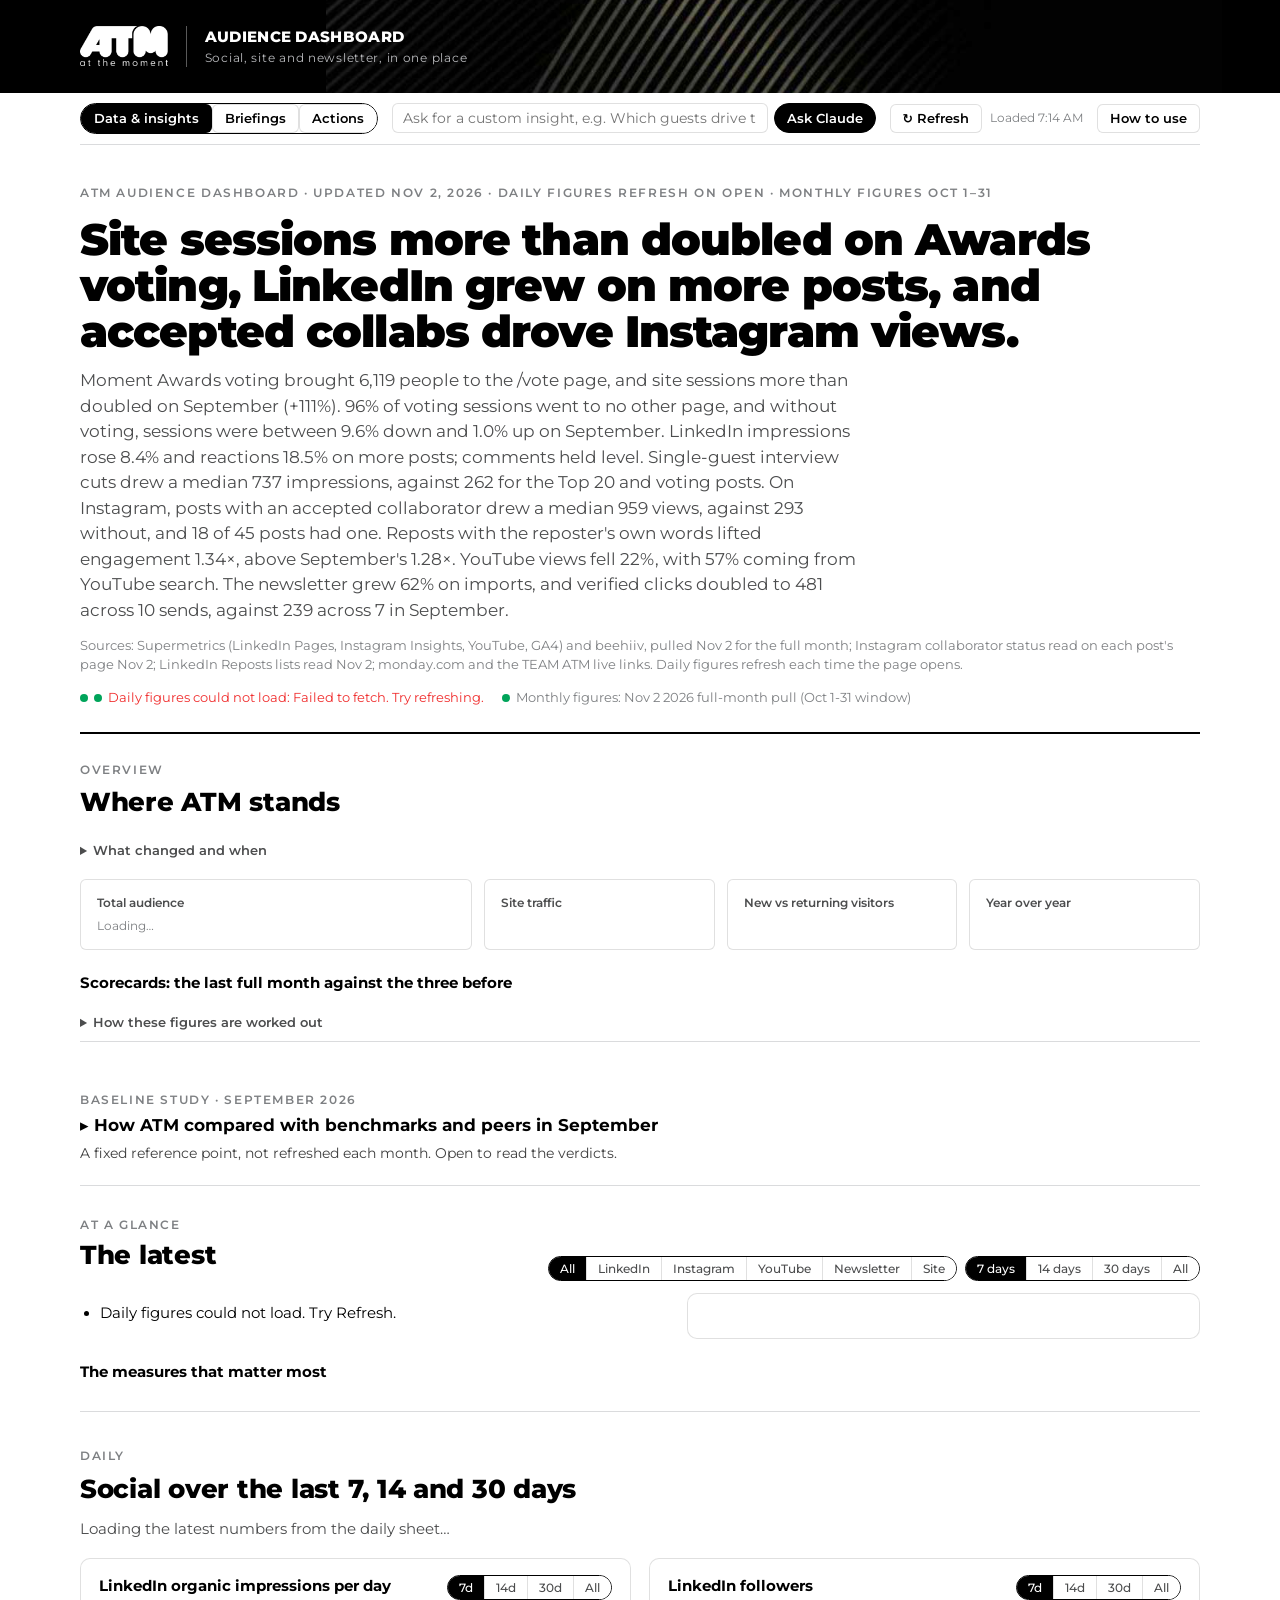
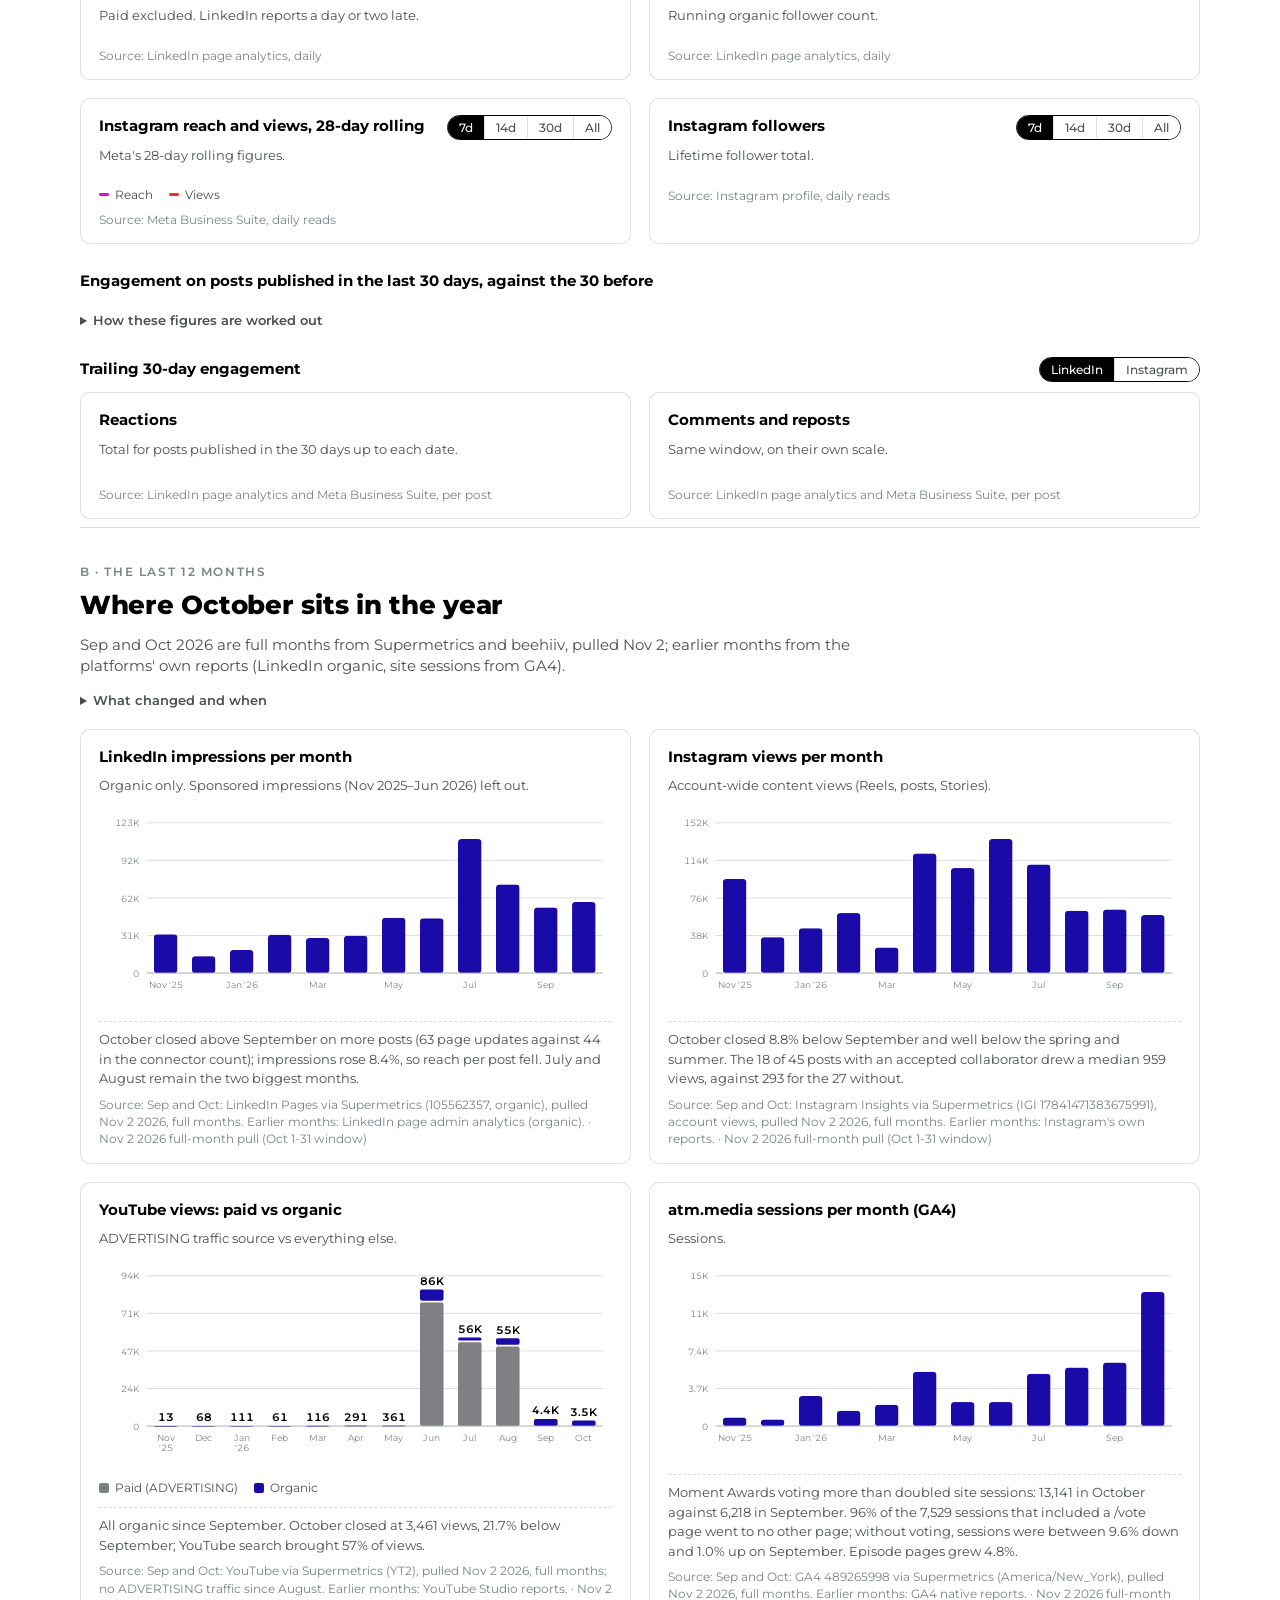
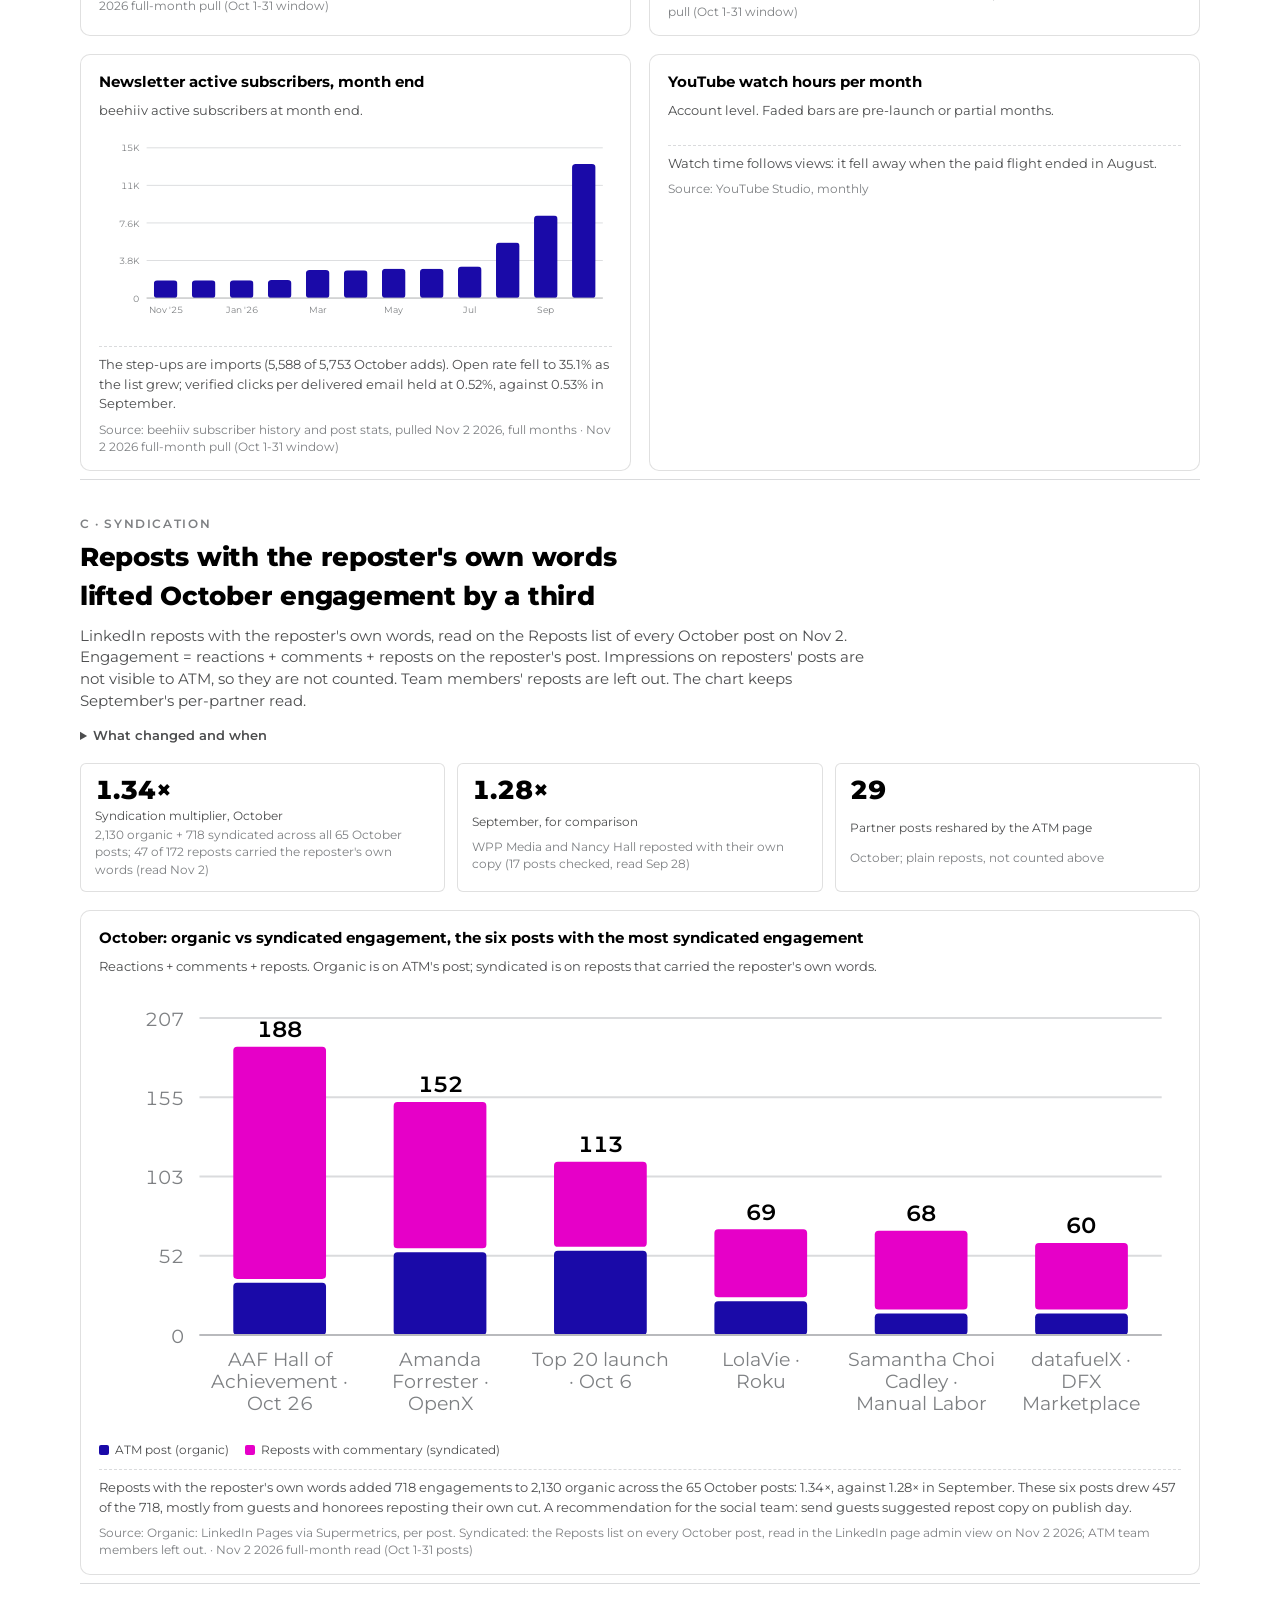
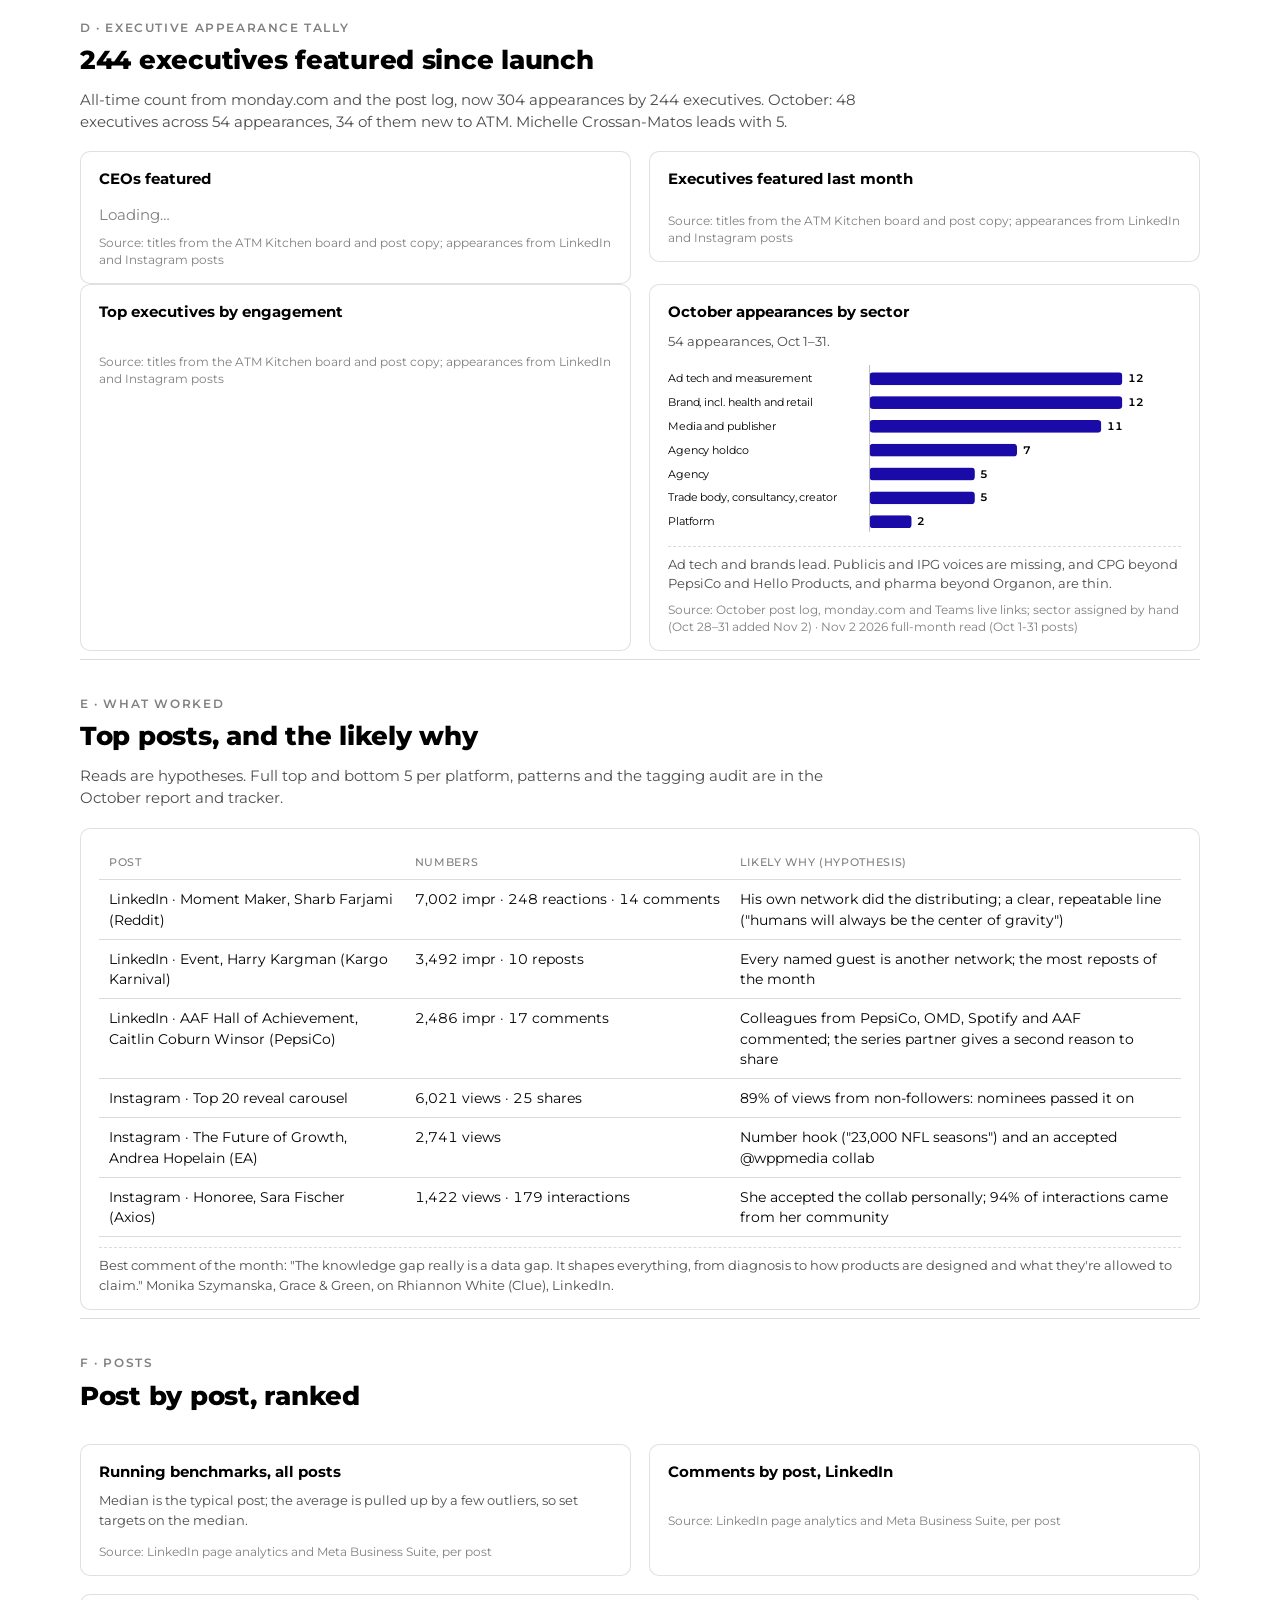
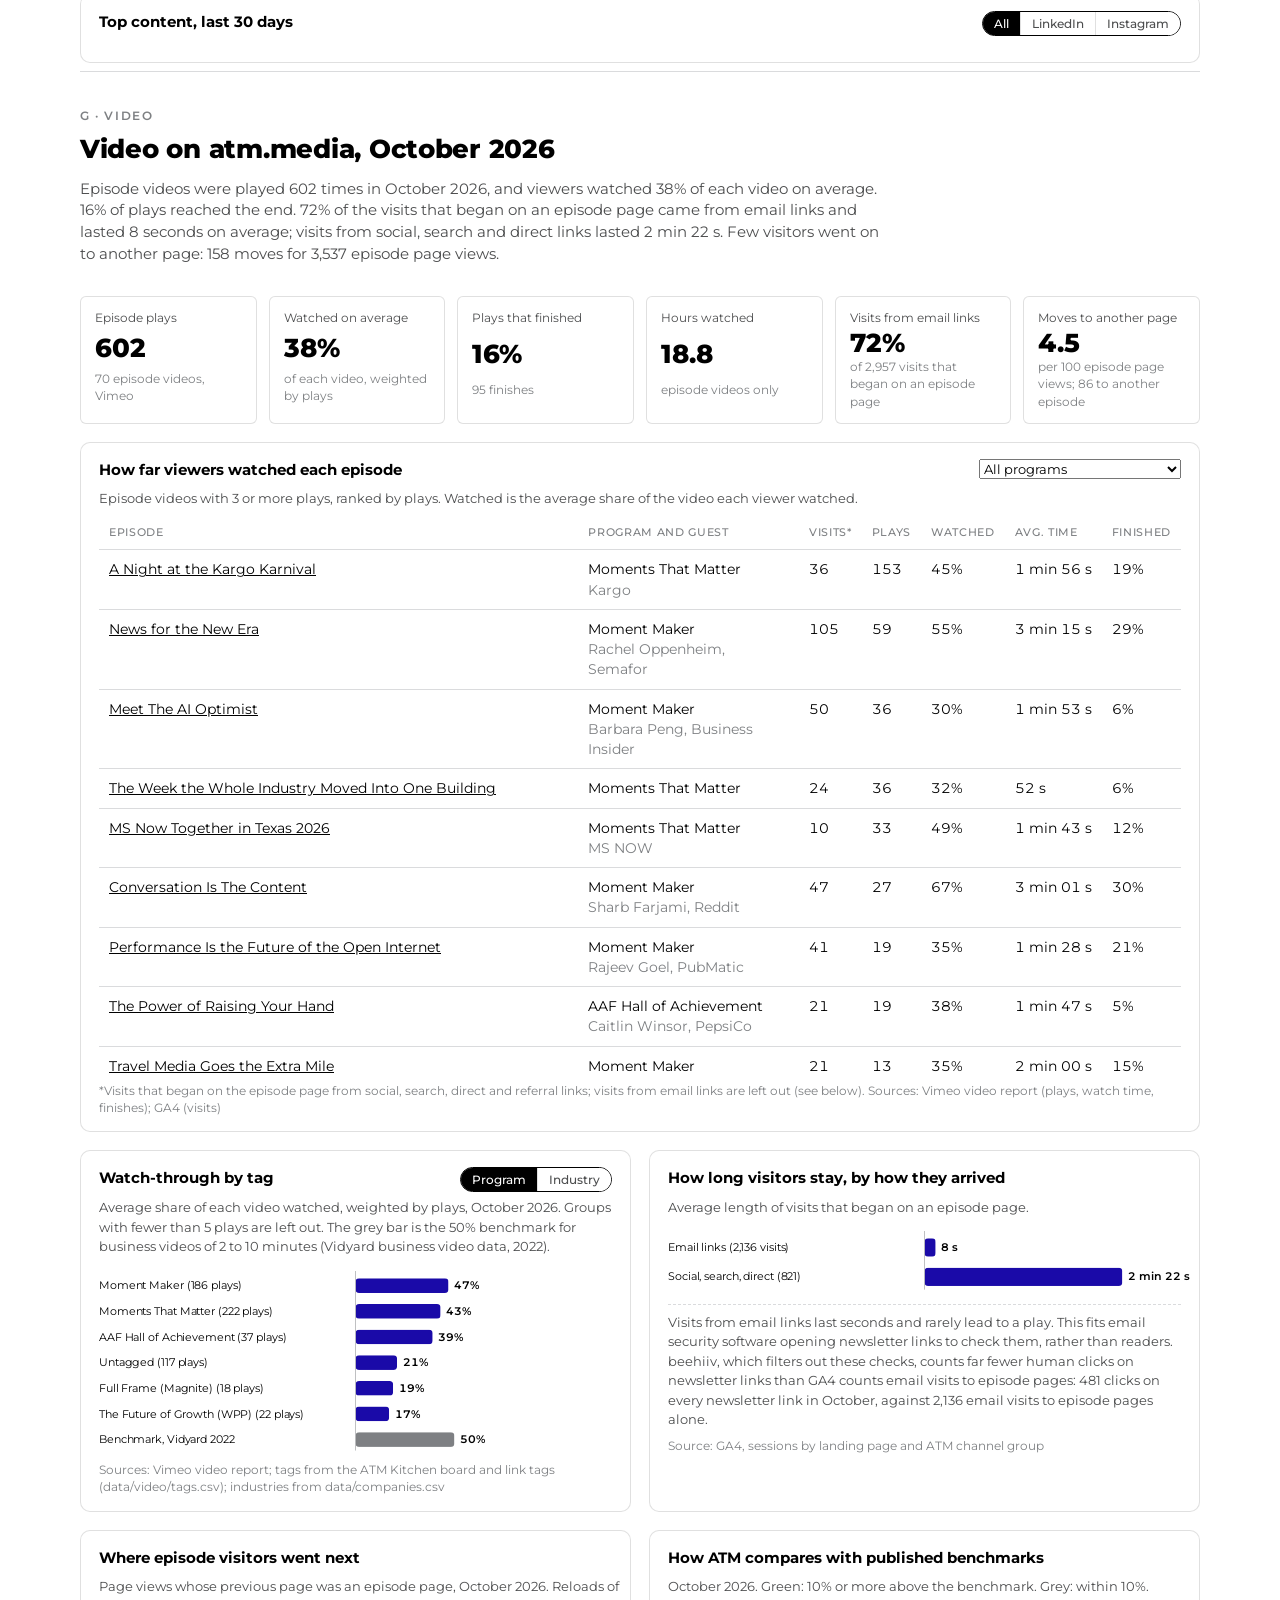
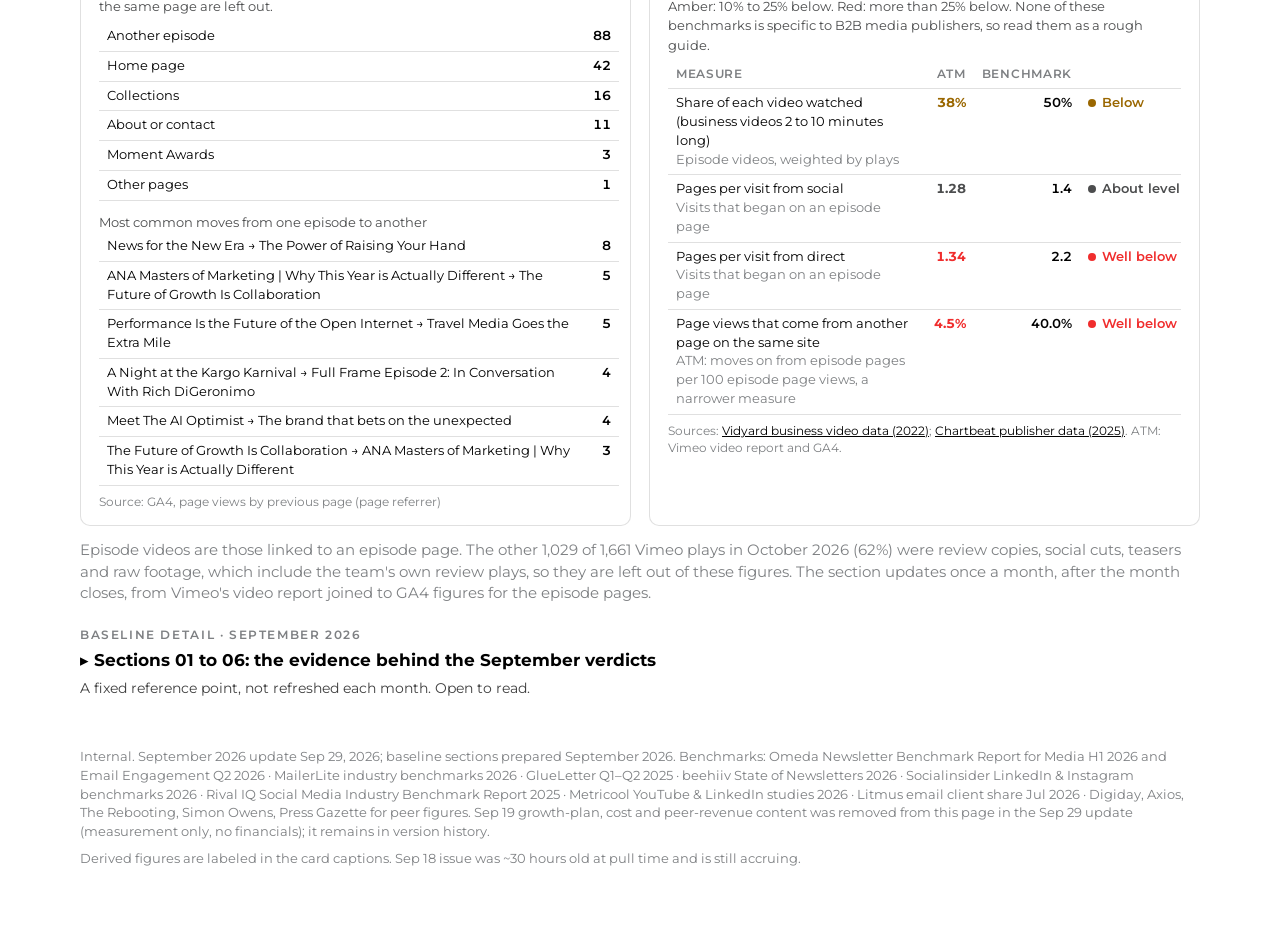
==== index.html @ ca15e1f2 "Briefings: series and programs compared side by side Co-Authored-By: Claude Opus 5.5 <noreply@anthro" ====
<!DOCTYPE html>
<html><head><meta charset="utf-8"/><meta content="width=device-width,initial-scale=1,viewport-fit=cover" name="viewport"/><style>:root{color-scheme:light;box-sizing:border-box;padding-top:env(safe-area-inset-top,0px);padding-bottom:env(safe-area-inset-bottom,0px)}html{scroll-padding-top:env(safe-area-inset-top,0px)}body{margin:0;padding:0;font:14px -apple-system,BlinkMacSystemFont,sans-serif;background:#faf9f5;color:#141413}img{max-width:100%}[hidden]:not([hidden=until-found i]){display:none!important}.card .src{color:var(--muted);font-size:11.5px;margin-top:2px}
.card .head{display:flex;justify-content:space-between;align-items:flex-start;gap:8px 12px;flex-wrap:wrap}
.seg{display:inline-flex;border:1px solid var(--ring);border-radius:999px;overflow:hidden;flex:none}
.seg button{font:500 12px "Montserrat",system-ui,sans-serif;padding:4px 11px;border:0;background:var(--surface);color:var(--ink2);cursor:pointer}
.seg button+button{border-left:1px solid var(--ring)}
.seg button[aria-pressed="true"]{background:var(--ink);color:var(--plane)}
.seg button:focus-visible{outline:2px solid var(--s1);outline-offset:-2px}
.ctrl{display:flex;flex-wrap:wrap;gap:8px 10px;align-items:center;margin:6px 0 10px}
.ctrl input,.ctrl select{font:13px "Montserrat",system-ui,sans-serif;padding:5px 8px;border:1px solid var(--ring);border-radius:4px;background:var(--surface);color:var(--ink);max-width:100%}
.ctrl input{flex:1 1 220px}
.tblwrap.tall{max-height:560px;overflow:auto}
.tblwrap.tall th{position:sticky;top:0;background:var(--surface);z-index:1}
th.sortable{cursor:pointer;white-space:nowrap}
td.beat{color:var(--goodtext);font-weight:600}
.dim{color:var(--muted)}
.findings{margin:6px 0 0;padding-left:20px;display:grid;gap:12px;font-size:14px}
.findings b{display:block;margin-bottom:2px}
.notes{margin:6px 0 0;padding-left:18px;display:grid;gap:6px;font-size:13.5px;color:var(--ink2)}
table.posts td{white-space:nowrap}
table.posts td.post{white-space:normal;min-width:260px;max-width:440px}
.toolbar{position:sticky;top:0;z-index:5;display:flex;flex-wrap:wrap;align-items:center;gap:10px 14px;padding:10px 0;background:var(--plane);border-bottom:1px solid var(--grid)}
.toolbar .ask{display:flex;flex:1 1 320px;gap:6px;min-width:0}
.toolbar .ask input{flex:1;min-width:0;font:13.5px "Montserrat",system-ui,sans-serif;padding:6px 10px;border:1px solid var(--ring);border-radius:6px;background:var(--surface);color:var(--ink)}
.toolbar button{font:600 12.5px "Montserrat",system-ui,sans-serif;padding:6px 12px;border:1px solid var(--ring);border-radius:6px;background:var(--surface);color:var(--ink);cursor:pointer;white-space:nowrap}
.toolbar .ask button{background:var(--ink);color:var(--plane);border-color:var(--ink)}
.toolbar .refresh{display:flex;align-items:center;gap:8px;font-size:12px}
.toolbar .ask-note{flex-basis:100%;margin:0;font-size:12.5px}
#guide{width:min(720px,calc(100vw - 32px));max-height:min(86vh,900px);padding:0;border:1px solid var(--ring);border-radius:10px;background:var(--surface);color:var(--ink);box-shadow:0 12px 40px rgba(0,0,0,.18)}
#guide::backdrop{background:rgba(0,0,0,.35)}
#guide .guide-head{position:sticky;top:0;display:flex;justify-content:space-between;align-items:center;gap:12px;padding:16px 20px;background:var(--surface);border-bottom:1px solid var(--grid)}
#guide .guide-head h2{margin:0;font-size:20px}
#guide .guide-close{font:400 26px/1 "Montserrat",system-ui,sans-serif;width:36px;height:36px;border:1px solid var(--ring);border-radius:50%;background:var(--surface);color:var(--muted);cursor:pointer;padding:0 0 3px}
#guide .guide-body{padding:6px 20px 20px;font-size:14px;line-height:1.55;color:var(--ink2);overflow:auto}
#guide .guide-body h3{margin:16px 0 4px;font-size:14.5px;color:var(--ink)}
#guide .guide-body p{margin:4px 0}
#guide .guide-body ul{margin:4px 0;padding-left:18px;display:grid;gap:5px}
#guide b{color:var(--ink)}
.toolbar button:focus-visible,.toolbar input:focus-visible{outline:2px solid var(--s1);outline-offset:1px}
@media (max-width:600px){.toolbar{position:static}}
body[data-view="actions"] .wrap>:not(.toolbar):not(.actions-view):not(#tip){display:none}
body[data-view="briefings"] .wrap>:not(.toolbar):not(.brief-view):not(#tip){display:none}
body:not([data-view="briefings"]) .brief-view{display:none}
.brief-tabs{display:flex;gap:8px;flex-wrap:wrap;margin:4px 0 18px;border-bottom:1px solid var(--ring)}
.brief-tabs button{font:inherit;font-weight:600;font-size:14px;background:none;border:0;border-bottom:3px solid transparent;color:var(--ink2);padding:8px 4px 10px;margin-right:14px;cursor:pointer;text-align:left}
.brief-tabs button .who{display:block;font-weight:400;font-size:12px;color:var(--muted)}
.brief-tabs button .count{font:600 11px "Montserrat",monospace;margin-left:6px;padding:1px 6px;border-radius:999px;background:var(--wash-crit);color:var(--crit)}
.brief-tabs button .count:empty{display:none}
.brief-tabs button[aria-selected="true"]{color:var(--ink);border-bottom-color:var(--s1)}
.brief-tabs button:focus-visible{outline:2px solid var(--s1);outline-offset:2px}
.brief-intro{max-width:80ch;color:var(--ink2);margin:0 0 14px}
.brief-h{margin:22px 0 10px;font-size:16px}
.brief-list{display:grid;gap:14px}
.brief-card{display:grid;grid-template-columns:34px minmax(0,1fr);gap:12px;align-items:start}
.brief-card h3{margin:0 0 6px}
.brief-card p{margin:8px 0 0;max-width:80ch}
.brief-num{font:800 20px "Montserrat",sans-serif;width:30px;height:30px;border-radius:50%;display:grid;place-items:center;background:var(--grid);color:var(--ink)}
.brief-card.exp .brief-num{background:var(--wash-good);color:var(--goodtext)}
.chips{display:flex;gap:6px;flex-wrap:wrap}
.chip{font:600 11px "Montserrat",monospace;padding:2px 8px;border-radius:999px;background:var(--grid);color:var(--ink2)}
.brief-card .brief-measure{color:var(--ink2);font-size:13.5px;border-left:3px solid var(--s1);padding-left:10px}
table.mini .nw{white-space:nowrap}
.brief-card .owner{font-size:13px;color:var(--muted)}
.tbl-wrap{overflow-x:auto;margin-top:6px}
table.mini{border-collapse:collapse;font-size:12.5px;width:100%;min-width:520px}
table.mini th,table.mini td{padding:5px 8px;border-bottom:1px solid var(--ring);text-align:left;vertical-align:top}
table.mini th{font-weight:600;color:var(--muted);font-size:11.5px}
table.mini .num{text-align:right;font-family:"Montserrat",monospace;white-space:nowrap}
.pf-row{display:flex;gap:12px;flex-wrap:wrap;align-items:end;margin-bottom:10px}
.pf-row label{display:grid;gap:4px;font-size:12px;font-weight:600;color:var(--ink2)}
.pf-row select{font:inherit;font-size:14px;padding:7px 10px;border:1px solid var(--ring);border-radius:8px;background:var(--surface);color:var(--ink);max-width:260px}
.pf-row button,.copy-btn{font:inherit;font-size:13px;padding:7px 12px;border:1px solid var(--ring);border-radius:8px;background:var(--surface);color:var(--ink);cursor:pointer}
.grid.three{display:grid;grid-template-columns:repeat(3,minmax(0,1fr));gap:14px}
@media (max-width:900px){.grid.three{grid-template-columns:1fr}}
.card.proof{display:flex;flex-direction:column;gap:6px}
.card.proof .mk{font-size:12px;color:var(--ink2);font-weight:600;text-transform:uppercase;letter-spacing:.05em}
.card.proof .mv{font-family:"Montserrat",sans-serif;font-size:34px;font-weight:800;line-height:1.05}
.card.proof p{margin:0}
.plist{margin:4px 0 0;padding-left:18px;font-size:13.5px}
.plist li{margin:3px 0}
.mbars{display:flex;align-items:flex-end;gap:6px;height:84px;margin:4px 0 6px}
.mb{flex:1;display:flex;flex-direction:column;align-items:center;justify-content:flex-end;min-width:0}
.mb i{display:block;width:100%;max-width:26px;background:var(--s1);border-radius:3px 3px 0 0}
.mbv{font:600 11px "Montserrat",monospace;color:var(--ink2);margin-bottom:2px}
.mbl{font-size:11px;color:var(--muted);margin-top:4px}
.card.proof .copy-btn{align-self:start;margin-top:auto}
.att-head{margin:20px 0 8px;font-size:16px}
.att-row{display:grid;grid-template-columns:130px minmax(0,1fr);gap:12px;padding:12px 0;border-top:1px solid var(--ring)}
.att-row .pill{justify-self:start;align-self:start;height:auto;white-space:nowrap}
.att-body p{margin:4px 0 8px;max-width:80ch;color:var(--ink2)}
.att-body dl{display:flex;gap:18px;flex-wrap:wrap;margin:0;font-size:13px}
.att-body dt{color:var(--muted);font-size:11.5px;font-weight:600}
.att-body dd{margin:0}
.pill.new i{background:var(--s1)}
.test-seg{display:flex;width:max-content;max-width:100%;overflow-x:auto;margin:6px 0 10px}.test-seg button{white-space:nowrap}
.test-row{display:grid;grid-template-columns:150px minmax(0,1fr);gap:12px;padding:12px 0;border-top:1px solid var(--ring)}
.test-row .pill{justify-self:start;align-self:start;white-space:nowrap}
.test-row h4{margin:0 0 4px;font-size:14.5px}
.test-row .when{font-weight:400;color:var(--muted);font-size:12.5px;margin-left:6px}
.test-row p{margin:4px 0;max-width:80ch;color:var(--ink2);font-size:13.5px}
.test-row .meta{font-size:12.5px;color:var(--muted)}
.pill.keep i{background:var(--good)} .pill.run i{background:var(--s1)} .pill.none i{background:var(--warn)} .pill.stop i{background:var(--crit)} .pill.open i{background:var(--muted)}
@media (max-width:640px){.test-row{grid-template-columns:minmax(0,1fr)}}
@media (max-width:640px){.brief-tabs{flex-wrap:nowrap;overflow-x:auto}.brief-tabs button{flex:0 0 auto}.att-row{grid-template-columns:minmax(0,1fr)}.pf-row label,.pf-row select{width:100%;max-width:none}.pf-row{display:grid}.brief-tabs button{margin-right:6px}}
body:not([data-view="actions"]) .actions-view{display:none}
.fnote{margin-top:10px;max-width:80ch;color:var(--muted);font-size:12.5px}
.fnote ul{margin:6px 0 0;padding-left:18px}.fnote li{margin:3px 0}
.fnote summary{cursor:pointer;font-weight:600;color:var(--ink2);width:max-content;max-width:100%}
.fnote summary:focus-visible{outline:2px solid var(--s1);outline-offset:2px}
.fnote p{margin:6px 0 0}
.verdict{align-content:start}
.verdict .pill{justify-self:start}
.exec-n{font-family:"Montserrat",sans-serif;font-size:36px;font-weight:800;line-height:1;margin:2px 0 8px}
.exec-list{list-style:none;padding:0;margin:6px 0 0;display:grid;gap:6px;font-size:13px;color:var(--ink2)}
.exec-list b{color:var(--ink);font-weight:600}
.exec-list .when{color:var(--muted);font-size:12px}
.exec-cols{display:block;columns:2 210px;column-gap:18px}
.exec-cols li{break-inside:avoid;margin-bottom:6px}
.chg{font-weight:600}
.chg.up{color:var(--goodtext)}
.chg.down{color:var(--crit)}
.hl-head{margin:22px 0 10px;font-size:14px}
.hl-head .dim{font-weight:400}
.hl-tiles{display:grid;gap:10px;grid-template-columns:repeat(auto-fit,minmax(min(100%,190px),1fr))}
.hl{border:1px solid var(--ring);border-radius:6px;padding:10px 12px;background:var(--surface);display:grid;gap:3px;align-content:start}
.hl .hv{font-family:"Montserrat",sans-serif;font-size:22px;font-weight:800;line-height:1.1}
.hl .hk{font-size:12px;font-weight:600;color:var(--ink2)}
.hl .hd{font-size:11.5px;color:var(--muted)}
.carousel{margin-top:18px}
.carousel-ctl{display:flex;align-items:center;justify-content:flex-end;gap:12px;margin:0 0 18px;font-size:15px;font-weight:600;color:var(--ink2)}
.carousel-ctl .ccount{min-width:5.5em;text-align:center}
.carousel-ctl button{font:600 24px/1 "Montserrat",system-ui,sans-serif;width:44px;height:44px;display:inline-flex;align-items:center;justify-content:center;padding:0 0 3px;border:1px solid var(--ring);border-radius:50%;background:#fff;color:var(--muted);cursor:pointer;box-shadow:0 1px 2px rgba(0,0,0,.06)}
.carousel-ctl button:not(:disabled):hover{color:var(--ink2);border-color:var(--muted)}
.carousel-ctl button:disabled{opacity:.35;cursor:default}
.carousel-ctl button:focus-visible,.carousel-track:focus-visible{outline:2px solid var(--s1);outline-offset:2px}
.carousel-track{display:flex;align-items:flex-start;gap:18px;overflow:hidden;scroll-behavior:smooth;overscroll-behavior-x:contain}
.carousel-track>.card{flex:0 0 calc(50% - 9px);min-width:0}
@media (max-width:860px){.carousel-track>.card{flex-basis:100%}}
#glance{padding-top:28px}
.glance-head{display:flex;justify-content:space-between;align-items:flex-end;gap:10px;flex-wrap:wrap;margin-bottom:12px}
.glance{margin:0;padding-left:20px;display:grid;gap:7px;font-size:14.5px;line-height:1.5}
.glance-headline{font-family:"Montserrat",sans-serif;font-size:19px;font-weight:700;line-height:1.3;margin:0 0 10px}
.glance-tabs{display:flex;flex-wrap:wrap;gap:8px;min-width:0;max-width:100%}
@media (max-width:600px){.glance-head{flex-wrap:wrap}.glance-tabs{width:100%}.glance-tabs .seg{max-width:100%;overflow-x:auto;scrollbar-width:none}.glance-tabs .seg button{flex:none}}
.glance-body{display:grid;gap:18px;grid-template-columns:minmax(0,1.15fr) minmax(0,1fr);align-items:start}
@media (max-width:860px){.glance-body{grid-template-columns:1fr}}
#overview{padding-top:28px}
.overview{display:grid;gap:12px;grid-template-columns:minmax(0,1.7fr) repeat(3,minmax(0,1fr))}
@media (max-width:980px){.overview{grid-template-columns:repeat(2,minmax(0,1fr))}.overview .ov-wide{grid-column:span 2}}
@media (max-width:600px){.overview{grid-template-columns:1fr}.overview .ov-wide{grid-column:auto}}
.aud{display:grid;gap:5px;margin:4px 0}
.audrow{display:grid;grid-template-columns:78px 1fr 60px;align-items:center;gap:8px;font-size:12px;color:var(--ink2)}
.audrow i{display:block;height:8px;border-radius:4px}
.audrow b{text-align:right;font-weight:600;color:var(--ink)}
.measures{display:grid;gap:12px;grid-template-columns:repeat(auto-fit,minmax(min(100%,230px),1fr))}
.measure{background:var(--surface);border:1px solid var(--ring);border-radius:6px;padding:14px 16px;display:grid;gap:6px;align-content:start}
.measure .mk{font-size:12px;color:var(--ink2);font-weight:600}
.measure .mv{font-family:"Montserrat",sans-serif;font-size:30px;font-weight:800;line-height:1}
.measure .mp{font-size:11.5px;color:var(--muted)}
.measure .chip{justify-self:start;font:600 11.5px "Montserrat",monospace;padding:2px 8px;border-radius:999px;background:var(--grid);color:var(--ink2)}
.measure .chip.up{background:var(--wash-good);color:var(--goodtext)}
.measure .chip.down{background:var(--wash-crit);color:var(--crit)}
.measure .bars{display:grid;gap:3px;margin-top:2px}
.measure .bar{display:grid;grid-template-columns:62px 1fr;align-items:center;gap:6px;font-size:11px;color:var(--muted)}
.measure .bar i{display:block;height:7px;border-radius:4px;background:var(--s1)}
.measure .bar.prev i{background:var(--axis)}
.measure .mn{font-size:12.5px;color:var(--ink2)}
.findings.two-col{columns:2 420px;column-gap:28px;display:block}
.findings.two-col li{break-inside:avoid;margin-bottom:12px}
.status-strip span{display:inline-flex;align-items:center;gap:6px}
.status-strip span::before{content:"";width:8px;height:8px;border-radius:50%;background:var(--good)}
h4.mt{margin:14px 0 4px;font-size:13px}
</style><style id="baseline-fold-css">.baseline-fold>summary{cursor:pointer;list-style:none;padding:14px 0;display:grid;gap:4px}.baseline-fold>summary::-webkit-details-marker{display:none}.baseline-fold>summary .bf-title{font-weight:700;font-size:17px}.baseline-fold>summary .bf-title::before{content:"\25B8  "}.baseline-fold[open]>summary .bf-title::before{content:"\25BE  "}.baseline-fold>summary .bf-note{font-size:13.5px;opacity:.75}</style></head><body>
<title>ATM Audience Dashboard</title><meta name="robots" content="noindex,nofollow">
<link href="https://fonts.googleapis.com/css2?family=Montserrat:wght@400;600;700;800;900&amp;display=swap" rel="stylesheet"/>
<style>
:root{
  color-scheme:light;
  --plane:#f9f9f7; --surface:#fcfcfb; --ink:#0b0b0b; --ink2:#52514e; --muted:#898781;
  --grid:#e1e0d9; --axis:#c3c2b7; --ring:rgba(11,11,11,.10);
  --s1:#2a78d6; --s2:#eb6834; --s3:#1baf7a; --s4:#eda100; --s7:#4a3aa7;
  --good:#0ca30c; --warn:#fab219; --crit:#d03b3b; --goodtext:#006300;
  --wash-good:rgba(12,163,12,.10); --wash-warn:rgba(250,178,25,.14); --wash-crit:rgba(208,59,59,.10);
  --tip-bg:#0b0b0b; --tip-ink:#fff;
}
@media (prefers-color-scheme: dark){
  :root:not([data-theme="light"]){
    color-scheme:dark;
    --plane:#0d0d0d; --surface:#1a1a19; --ink:#ffffff; --ink2:#c3c2b7; --muted:#898781;
    --grid:#2c2c2a; --axis:#383835; --ring:rgba(255,255,255,.10);
    --s1:#3987e5; --s2:#d95926; --s3:#199e70; --s4:#c98500; --s7:#9085e9;
    --goodtext:#0ca30c; --tip-bg:#fcfcfb; --tip-ink:#0b0b0b;
    --wash-good:rgba(12,163,12,.16); --wash-warn:rgba(250,178,25,.16); --wash-crit:rgba(208,59,59,.18);
  }
}
:root[data-theme="dark"]{
  color-scheme:dark;
  --plane:#0d0d0d; --surface:#1a1a19; --ink:#ffffff; --ink2:#c3c2b7; --muted:#898781;
  --grid:#2c2c2a; --axis:#383835; --ring:rgba(255,255,255,.10);
  --s1:#3987e5; --s2:#d95926; --s3:#199e70; --s4:#c98500; --s7:#9085e9;
  --goodtext:#0ca30c; --tip-bg:#fcfcfb; --tip-ink:#0b0b0b;
  --wash-good:rgba(12,163,12,.16); --wash-warn:rgba(250,178,25,.16); --wash-crit:rgba(208,59,59,.18);
}
*{box-sizing:border-box}
body{margin:0;background:var(--plane);color:var(--ink);font-family:"Montserrat",system-ui,-apple-system,"Segoe UI",sans-serif;font-size:15px;line-height:1.5;padding-block:0 64px;padding-inline:16px}
.wrap{max-width:1120px;margin:0 auto}
h1,h2,h3{font-family:"Montserrat","Montserrat",system-ui,sans-serif;text-wrap:balance;margin:0}
h1{font-size:clamp(28px,4.5vw,44px);font-weight:800;letter-spacing:-.02em;line-height:1.05}
h2{font-size:clamp(20px,2.6vw,26px);font-weight:700;letter-spacing:-.01em;margin-bottom:6px}
h3{font-size:15px;font-weight:700;margin-bottom:2px}
p{margin:0}
.eyebrow{font-family:"Montserrat",ui-monospace,monospace;font-size:11.5px;letter-spacing:.08em;text-transform:uppercase;color:var(--muted)}
.mono{font-family:"Montserrat",ui-monospace,monospace;font-variant-numeric:tabular-nums}
header{padding-block:40px 24px;border-bottom:1px solid var(--grid);display:grid;gap:14px}
header .lede{font-size:17px;color:var(--ink2);max-width:72ch}
.meta{display:flex;flex-wrap:wrap;gap:8px 18px;color:var(--muted);font-size:12.5px}
section{padding-block:36px 8px;border-bottom:1px solid var(--grid)}
section:last-of-type{border-bottom:0}
.sec-head{display:grid;gap:4px;margin-bottom:18px;max-width:80ch}
.sec-head p{color:var(--ink2)}
.grid{display:grid;gap:18px;grid-template-columns:repeat(auto-fit,minmax(min(100%,340px),1fr))}
.grid.two{grid-template-columns:repeat(auto-fit,minmax(min(100%,460px),1fr))}
.card{background:var(--surface);border:1px solid var(--ring);border-radius:6px;padding:16px 18px 14px;display:grid;gap:6px;align-content:start}
.card .sub{color:var(--ink2);font-size:13px}
.card .sowhat{color:var(--ink2);font-size:13px;border-top:1px dashed var(--grid);padding-top:8px;margin-top:4px}
.card figure{margin:8px 0 0}
.card svg{display:block;width:100%;height:auto;overflow:visible}
.card svg text{font-family:"Montserrat",system-ui,sans-serif;fill:var(--ink2)}
.card svg .tick{fill:var(--muted);font-size:11px;font-variant-numeric:tabular-nums}
.card svg .lbl{fill:var(--ink);font-size:12.5px}
.card svg .val{fill:var(--ink);font-size:12px;font-weight:600;font-variant-numeric:tabular-nums}
.card svg .gridline{stroke:var(--grid);stroke-width:1}
.card svg .baseline{stroke:var(--axis);stroke-width:1}
.card svg .bench{stroke:var(--ink);stroke-width:2}
.card svg .benchlbl{fill:var(--muted);font-size:10.5px}
.legend{display:flex;flex-wrap:wrap;gap:6px 16px;font-size:12px;color:var(--ink2)}
.legend span::before{content:"";display:inline-block;width:10px;height:10px;border-radius:2px;margin-right:6px;vertical-align:-1px;background:var(--c)}
.legend .line::before{height:3px;border-radius:2px;vertical-align:3px}
.legend .bm::before{width:3px;height:12px;background:var(--ink);vertical-align:-2px}
/* verdict tiles */
.verdicts{display:grid;gap:14px;grid-template-columns:repeat(auto-fit,minmax(min(100%,300px),1fr));margin-top:22px}
.verdict{border-radius:6px;padding:16px 18px;display:grid;gap:8px;border:1px solid var(--ring)}
.verdict.good{background:var(--wash-good)} .verdict.warn{background:var(--wash-warn)} .verdict.crit{background:var(--wash-crit)}
.verdict .n{font-family:"Montserrat",sans-serif;font-size:40px;font-weight:800;line-height:1}
.verdict ul{margin:0;padding-left:18px;font-size:13.5px;display:grid;gap:4px}
.pill{display:inline-flex;align-items:center;gap:6px;font-family:"Montserrat",monospace;font-size:11px;letter-spacing:.06em;text-transform:uppercase;padding:2px 8px;border-radius:999px;border:1px solid var(--ring);background:var(--surface);color:var(--ink)}
.pill i{width:8px;height:8px;border-radius:50%;display:inline-block}
.pill.good i{background:var(--good)} .pill.warn i{background:var(--warn)} .pill.crit i{background:var(--crit)}
/* stat tiles */
.tiles{display:grid;gap:12px;grid-template-columns:repeat(auto-fit,minmax(min(100%,150px),1fr))}
.vb-amber{--vb-amber:#9a6700}
@media (prefers-color-scheme: dark){:root:not([data-theme="light"]) .vb-amber{--vb-amber:#ffda5e}}
:root[data-theme="dark"] .vb-amber{--vb-amber:#ffda5e}
.tile{background:var(--surface);border:1px solid var(--ring);border-radius:6px;padding:12px 14px;display:grid;gap:2px}
.tile .v{font-family:"Montserrat",sans-serif;font-size:26px;font-weight:800;line-height:1.1}
.tile .k{font-size:12px;color:var(--ink2)}
.tile .d{font-size:11.5px;color:var(--muted)}
/* tables */
.tblwrap{overflow-x:auto}
table{border-collapse:collapse;width:100%;font-size:13.5px}
th,td{text-align:left;padding:9px 10px;border-bottom:1px solid var(--grid);vertical-align:top}
th{font-family:"Montserrat",monospace;font-size:11px;letter-spacing:.06em;text-transform:uppercase;color:var(--muted);font-weight:500}
td.num{font-variant-numeric:tabular-nums;white-space:nowrap}
.status{display:inline-flex;align-items:center;gap:6px;font-weight:600;font-size:12.5px}
.status i{width:9px;height:9px;border-radius:50%;display:inline-block}
.status.ok i{background:var(--good)} .status.blocked i{background:var(--crit)} .status.missing i{background:var(--warn)}
/* playbook */
.plays{display:grid;gap:10px}
.play{display:grid;grid-template-columns:44px 1fr;gap:12px;background:var(--surface);border:1px solid var(--ring);border-radius:6px;padding:12px 14px}
.play .num{font-family:"Montserrat",sans-serif;font-size:22px;font-weight:800;color:var(--muted);line-height:1.1}
.play .why{font-size:13px;color:var(--ink2);margin-top:2px}
.play .target{font-family:"Montserrat",monospace;font-size:11.5px;color:var(--ink);margin-top:6px}
/* tooltip */
#tip{position:fixed;pointer-events:none;background:var(--tip-bg);color:var(--tip-ink);font-size:12px;line-height:1.35;padding:6px 9px;border-radius:4px;z-index:9;opacity:0;transform:translate(-50%,calc(-100% - 10px));white-space:nowrap;font-variant-numeric:tabular-nums;transition:opacity .08s}
#tip b{font-weight:600}
footer{padding-top:28px;color:var(--muted);font-size:12.5px;display:grid;gap:8px}
footer a{color:var(--ink2)}
a{color:var(--ink)}
@media (prefers-reduced-motion:reduce){#tip{transition:none}}
@media (max-width:520px){.play{grid-template-columns:1fr}.play .num{font-size:18px}}
</style>
<link rel="stylesheet" href="assets/brand.css?v=20261030113517"><div aria-live="polite" id="tip" role="status"></div>
<div class="wrap">

<div class="brand-bar" data-added=""><div class="in"><img alt="ATM, at the moment" height="40" src="assets/atm-logo-white.png" width="88"/><div class="t">Audience Dashboard<span>Social, site and newsletter, in one place</span></div></div></div>
<div class="toolbar" data-added="">
<div aria-label="View" class="seg viewsw" data-for="view" role="group"><button aria-pressed="true" data-v="data" type="button">Data &amp; insights</button><button aria-pressed="false" data-v="briefings" type="button">Briefings</button><button aria-pressed="false" data-v="actions" type="button">Actions</button></div>
<form autocomplete="off" class="ask" id="ask-form"><input aria-label="Ask for a custom insight" id="ask-q" placeholder="Ask for a custom insight, e.g. Which guests drive the most comments?" type="text"/><button type="submit">Ask Claude</button></form>
<div class="refresh"><button id="refresh-btn" title="Reload the latest data" type="button">↻ Refresh</button><span class="dim" id="loaded-at"></span></div>
<button aria-haspopup="dialog" class="guide-btn" id="guide-btn" type="button">How to use</button>
<p class="ask-note dim" hidden="" id="ask-note"></p>
<dialog aria-labelledby="guide-title" id="guide">
<div class="guide-head"><h2 id="guide-title">How to use this dashboard</h2><button aria-label="Close the guide" class="guide-close" type="button">×</button></div>
<div class="guide-body">
<h3>Three views</h3>
<p><b>Data &amp; insights</b> (the default) shows the numbers. <b>Briefings</b> holds two short reads: this week's editorial decisions (patterns, supporting posts and two experiments) and client and partner proof (proof points you can filter by partner, series or industry and copy into a pitch). <b>Actions</b> shows what to do: ranked priorities, steps to catch posts tagged to the wrong page, setup tasks, and tracking and site fixes. Switch with the buttons at the top left. Links ending #actions or #briefings/proof open a view directly.</p>
<h3>Reading the page, top to bottom</h3>
<ul>
<li><b>Overview:</b> total audience, site traffic, new against returning visitors, and the scorecards. Each scorecard compares the last full month with the three months before it: <span class="chg up">▲ green</span> is better, <span class="chg down">▼ red</span> is worse.</li>
<li><b>September baseline:</b> the audit's verdicts. Collapsed by default: a fixed reference from September, not refreshed each month. The detail behind them is at the bottom of the page (sections 01 to 06), also collapsed.</li>
<li><b>At a glance:</b> pick a channel and a time frame. The headline, bullets, chart and measures all follow your choice, and the month's headline numbers sit underneath.</li>
<li><b>Social over the last 7, 14 and 30 days:</b> daily charts. Each chart has its own time buttons.</li>
<li><b>B to F:</b> the year by month, partner reposts, executives featured, what worked, and the top posts of the last 30 days.</li>
<li><b>Sections 01 to 06:</b> the baseline detail. Charts in 02 to 05 sit in carousels: use the arrows to page through.</li>
</ul>
<h3>When the numbers change</h3>
<ul>
<li><b>Daily social</b> (LinkedIn, Instagram, YouTube): read from the daily sheet each time the page opens. LinkedIn reports a day or two late.</li>
<li><b>Site traffic from GA4:</b> every Monday morning.</li>
<li><b>Monthly scorecard and analysis:</b> after each monthly run, around the end of the month.</li>
</ul>
<p>The lines under the page title show how current each source is. <b>Refresh</b> reloads the latest figures.</p>
<h3>Notes worth knowing</h3>
<ul>
<li>Grey "How these figures are worked out" lines open to explain a calculation. Grey "What changed and when" lines give the context behind a move, such as a paused ad flight or a new kind of tracking.</li>
<li>"At The Moment" is a separate LinkedIn page with a similar name. It is watched as a peer, never counted as ATM.</li>
<li>Newsletter list size includes imported addresses, so verified clicks are the better measure of readers.</li>
</ul>
<h3>Ask Claude</h3>
<p>Type a question in the box at the top and press <b>Ask Claude</b>. A new Claude chat opens with the latest figures and links to the full data. For full answers, connect Google Drive in Claude and make sure you can open the "ATM Dashboard: Claude data" folder. Without that, Claude answers from the figures it was sent and says so. Check any number it gives against the page before you use it.</p>
<h3>Questions or ideas</h3>
<p>Tell Matt.</p>
</div>
</dialog>
</div>
<header>
<span class="eyebrow" data-k="header.eyebrow"></span>
<h1 data-k="header.title"></h1>
<p class="lede" data-k="header.lede"></p>
<div class="meta" data-k="header.meta"></div><div class="meta status-strip" data-added=""><span id="st-daily">Daily social: loading…</span><span id="st-monthly"></span></div>
</header>
<section data-added="" id="overview">
<div class="sec-head"><span class="eyebrow">Overview</span><h2>Where ATM stands</h2></div>
<div class="overview">
<div class="measure ov-wide" id="ov-audience"><div class="mk">Total audience</div><div class="mp dim">Loading…</div></div>
<div class="measure" id="ov-site"><div class="mk">Site traffic</div></div>
<div class="measure" id="ov-newret"><div class="mk">New vs returning visitors</div></div>
<div class="measure" id="ov-yoy"><div class="mk">Year over year</div></div>
</div>
<h3 style="margin:22px 0 10px">Scorecards: the last full month against the three before</h3>
<div class="tiles" id="a-bench-tiles"></div>
<details class="fnote"><summary>How these figures are worked out</summary><p id="a-bench-note"></p></details>
</section>

<section data-sec="audit" id="audit"><details class="baseline-fold" id="baseline-top"><summary><span class="eyebrow">Baseline study · September 2026</span><span class="bf-title">How ATM compared with benchmarks and peers in September</span><span class="bf-note">A fixed reference point, not refreshed each month. Open to read the verdicts.</span></summary>
<span class="eyebrow" data-k="audit.eyebrow"></span>
<h2 data-k="audit.headline"></h2>
<p class="lede" data-k="audit.lede"></p>
<div class="meta" data-k="audit.meta"></div>
<div class="verdicts" data-verdicts="Sep 19 baseline verdict"></div><p class="sub" data-added="" style="margin-top:12px">The detail behind each verdict is in sections 01 to 06 further down the page, under "Baseline detail".</p>
</details></section><section data-added="" id="glance">
<div class="glance-head"><div><span class="eyebrow">At a glance</span><h2 id="glance-title">The latest</h2></div>
<div class="glance-tabs">
<div aria-label="Channel" class="seg" data-for="channel" role="group"><button aria-pressed="true" data-v="all" type="button">All</button><button aria-pressed="false" data-v="li" type="button">LinkedIn</button><button aria-pressed="false" data-v="ig" type="button">Instagram</button><button aria-pressed="false" data-v="yt" type="button">YouTube</button><button aria-pressed="false" data-v="nl" type="button">Newsletter</button><button aria-pressed="false" data-v="site" type="button">Site</button></div>
<div aria-label="Time frame" class="seg" data-for="glance" role="group"><button aria-pressed="true" data-v="7" type="button">7 days</button><button aria-pressed="false" data-v="14" type="button">14 days</button><button aria-pressed="false" data-v="30" type="button">30 days</button><button aria-pressed="false" data-v="all" type="button">All</button></div>
</div></div>
<div class="glance-body">
<div><p class="glance-headline" id="glance-headline"></p><ul class="glance" id="glance-list"><li class="dim">Loading…</li></ul></div>
<div class="card"><figure id="glance-chart"></figure><p class="sub" id="glance-chart-cap"></p></div>
</div>
<h3 style="margin:22px 0 10px">The measures that matter most</h3>
<div class="measures" id="measures"></div>
<div id="headline-tiles"></div>
<p class="sub" id="measures-note" style="margin-top:10px;max-width:80ch"></p>
</section>
<section class="actions-view" data-added="" id="actions">
<div class="sec-head"><span class="eyebrow" id="actions-eyebrow">Actions</span><h2>What to do next</h2><p>Ranked suggestions from the latest analysis, which reads every source on the dashboard together with the optimization log.</p></div>
<div class="grid two" id="actions-grid">
<div class="card"><h3>Priorities</h3><div class="plays" id="read-actions"></div></div>
<div class="card"><h3>Catch posts tagged to the wrong page</h3><p class="sub">"At The Moment" is a separate LinkedIn page with a similar name. These steps catch follows and tags meant for ATM that land there.</p><p class="sub" id="peer-watch"></p><h4 class="mt">Tagged to the wrong page, weekly check</h4><div id="mistag-log"></div><h4 class="mt">Steps</h4><div class="plays" id="tag-actions"></div></div>
<div class="card"><h3>Tracking and site fixes</h3><p class="sub">Known measurement and setup problems that skew the numbers or cost readers until they are fixed.</p><div class="plays" id="tracking-actions"></div></div>
<div class="card"><h3>Setup tasks</h3><p class="sub">Access and data-connection work for the dashboard itself, mostly followed up by Matt. Each names an owner.</p><div class="plays" id="setup-actions"></div></div></div>
</section>
<section class="brief-view" data-added="" id="briefings">
<div class="sec-head"><span class="eyebrow" id="brief-eyebrow">Briefings</span><h2>Two short reads, one for each job</h2><p>Each briefing keeps to what its reader needs. The editorial briefing and the record of past tests are rewritten every Monday; proof points update when the page opens.</p></div>
<div aria-label="Briefings" class="brief-tabs" id="brief-tabs" role="tablist">
<button aria-selected="true" data-b="editorial" role="tab" type="button">This week's editorial decisions<span class="who">For Hannah</span></button>
<button aria-selected="false" data-b="proof" role="tab" type="button">Client and partner proof<span class="who">For Rob and Christine</span></button>
</div>
<div class="brief-panel" id="brief-editorial" role="tabpanel">
<p class="brief-intro" id="brief-editorial-meta"></p>
<h3 class="brief-h">Three patterns worth acting on</h3>
<div class="brief-list" id="brief-patterns"></div>
<h3 class="brief-h">Two experiments for next week</h3>
<div class="grid two" id="brief-experiments"></div>
<h3 class="brief-h">How the series and programs compare</h3>
<p class="sub" style="max-width:80ch;margin-top:0">Every series and program side by side on reach, engagement, comments and reposts, worked out live from the post data.</p>
<div id="brief-series"></div>
<h3 class="brief-h">What we've tested</h3>
<p class="sub" style="max-width:80ch;margin-top:0">Past tests and standing practices, with what each did, whether the team still follows it and what to do next. Updated with the weekly briefing.</p>
<div aria-label="Filter tests" class="seg test-seg" id="test-seg" role="group"></div>
<div id="brief-tests"></div>
<p class="sub" id="brief-editorial-note" style="margin-top:12px;max-width:80ch"></p>
</div>
<div class="brief-panel" hidden="" id="brief-proof" role="tabpanel">
<p class="brief-intro">Proof points for a pitch or renewal. With no filter, three for ATM as a whole: who the audience is, a piece of content that worked, and what partners add when they share it. Pick a partner, series or industry to get a profile of it instead. Each point names its source and can be copied as written.</p>
<div class="pf-row">
<label>Partner<select id="pf-partner"></select></label>
<label>Series<select id="pf-series"></select></label>
<label>Industry<select id="pf-industry"></select></label>
<button id="pf-clear" type="button">Clear</button>
</div>
<p class="sub" id="pf-scope"></p>
<div class="grid three proof-grid"><div class="card proof" id="pp-audience"></div><div class="card proof" id="pp-content"></div><div class="card proof" id="pp-amp"></div></div>
<details class="fnote"><summary>How these are worked out</summary><p>Posts from May 21 on, LinkedIn and Instagram. Partner and industry come from data/companies.csv, which maps each company named in a post to its parent partner and an industry; edit it to regroup. Series means ATM's nine defined series (On The Record, Insider Scoop, Trend Watch, Masterclass Off Duty, Brand Digest, Media Diet, The Heart Beat, Newsroom, Industry Movers &amp; Shakers). Series and partner come first from the ATM Kitchen board (data/board_tags.csv), matching each post to its board item by post link, or by live date and the guest's name; otherwise from the post's tag or its text. Moment Maker, client series, the Awards, Moments That Matter (long-form event coverage and its teasers) and Events (other social cuts from events) are programs, not series: filter client work by partner. Launch coverage, such as Stagwell or datafuelX, counts as Newsroom. The strongest example is the post with the highest reach against its channel's median, among posts at or above the median engagement rate (a post that reached far with little engagement is usually boosted). Repost lift is from September's repost tracking, the only month recorded so far. A partner profile shows who appeared (titles from the ATM Kitchen board and post copy), how many of its posts beat ATM's median, and its posts by month. A series profile shows the run, whether reach is rising (later half against earlier half), and how it compares with all other posts. An industry profile shows its share of posts, its top partners and the seniority of its guests. When more than one filter is set, the partner profile wins, then the series profile.</p></details>
</div>
</section>




<section data-added="" id="now">
<div class="sec-head"><span class="eyebrow" id="now-eyebrow">Daily</span><h2>Social over the last 7, 14 and 30 days</h2><p id="now-lede">Loading the latest numbers from the daily sheet…</p></div>
<div class="grid two">
<div class="card"><div class="head"><h3>LinkedIn organic impressions per day</h3><div class="seg" data-for="liimpr" role="group"><button aria-pressed="true" data-v="7" type="button">7d</button><button aria-pressed="false" data-v="14" type="button">14d</button><button aria-pressed="false" data-v="30" type="button">30d</button><button aria-pressed="false" data-v="all" type="button">All</button></div></div><p class="sub">Paid excluded. LinkedIn reports a day or two late.</p><figure id="d-liimpr"></figure><p class="src">Source: LinkedIn page analytics, daily</p></div>
<div class="card"><div class="head"><h3>LinkedIn followers</h3><div class="seg" data-for="lifoll" role="group"><button aria-pressed="true" data-v="7" type="button">7d</button><button aria-pressed="false" data-v="14" type="button">14d</button><button aria-pressed="false" data-v="30" type="button">30d</button><button aria-pressed="false" data-v="all" type="button">All</button></div></div><p class="sub">Running organic follower count.</p><figure id="d-lifoll"></figure><p class="src">Source: LinkedIn page analytics, daily</p></div>
<div class="card"><div class="head"><h3>Instagram reach and views, 28-day rolling</h3><div class="seg" data-for="igreach" role="group"><button aria-pressed="true" data-v="7" type="button">7d</button><button aria-pressed="false" data-v="14" type="button">14d</button><button aria-pressed="false" data-v="30" type="button">30d</button><button aria-pressed="false" data-v="all" type="button">All</button></div></div><p class="sub" id="d-igreach-sub">Meta's 28-day rolling figures.</p><figure id="d-igreach"></figure><div class="legend"><span class="line" style="--c:var(--s2)">Reach</span><span class="line" style="--c:var(--s4)">Views</span></div><p class="src">Source: Meta Business Suite, daily reads</p></div>
<div class="card"><div class="head"><h3>Instagram followers</h3><div class="seg" data-for="igfoll" role="group"><button aria-pressed="true" data-v="7" type="button">7d</button><button aria-pressed="false" data-v="14" type="button">14d</button><button aria-pressed="false" data-v="30" type="button">30d</button><button aria-pressed="false" data-v="all" type="button">All</button></div></div><p class="sub" id="d-igfoll-sub">Lifetime follower total.</p><figure id="d-igfoll"></figure><p class="src">Source: Instagram profile, daily reads</p></div>
</div>
<h3 style="margin:26px 0 10px">Engagement on posts published in the last 30 days, against the 30 before</h3>
<div class="tiles" id="now-delta"></div>
<details class="fnote"><summary>How these figures are worked out</summary><p id="now-delta-note"></p></details>
<div class="card-row-head" style="display:flex;justify-content:space-between;align-items:center;gap:10px;flex-wrap:wrap;margin:26px 0 10px"><h3 style="margin:0">Trailing 30-day engagement</h3><div class="seg" data-for="eng" role="group"><button aria-pressed="true" data-v="LinkedIn" type="button">LinkedIn</button><button aria-pressed="false" data-v="Instagram" type="button">Instagram</button></div></div>
<div class="grid two">
<div class="card"><h3 id="d-eng-t1">Reactions</h3><p class="sub">Total for posts published in the 30 days up to each date.</p><figure id="d-eng-rx"></figure><div class="legend" id="d-eng-legend1"></div><p class="src">Source: LinkedIn page analytics and Meta Business Suite, per post</p></div>
<div class="card"><h3 id="d-eng-t2">Comments and reposts</h3><p class="sub">Same window, on their own scale.</p><figure id="d-eng-cm"></figure><div class="legend" id="d-eng-legend2"></div><p class="src">Source: LinkedIn page analytics and Meta Business Suite, per post</p></div>
</div>
</section>

<section data-sec="B">
<div class="sec-head"><span class="eyebrow" data-k="B.eyebrow"></span><h2 data-k="B.headline"></h2><p data-k="B.lede"></p></div>
<div class="grid two">
<div class="card" data-chart-card="s-li"><h3 data-chart-text="card_title"></h3><p class="sub" data-chart-text="card_subtitle_as_published"></p><figure id="s-li"></figure><p class="sowhat" data-chart-text="commentary_as_published"></p></div>
<div class="card" data-chart-card="s-ig"><h3 data-chart-text="card_title"></h3><p class="sub" data-chart-text="card_subtitle_as_published"></p><figure id="s-ig"></figure><p class="sowhat" data-chart-text="commentary_as_published"></p></div>
<div class="card" data-chart-card="s-yt"><h3 data-chart-text="card_title"></h3><p class="sub" data-chart-text="card_subtitle_as_published"></p><figure id="s-yt"></figure><div class="legend" data-k="B.legend1"></div><p class="sowhat" data-chart-text="commentary_as_published"></p></div>
<div class="card" data-chart-card="s-ga"><h3 data-chart-text="card_title"></h3><p class="sub" data-chart-text="card_subtitle_as_published"></p><figure id="s-ga"></figure><p class="sowhat" data-chart-text="commentary_as_published"></p></div>
<div class="card" data-chart-card="s-nl"><h3 data-chart-text="card_title"></h3><p class="sub" data-chart-text="card_subtitle_as_published"></p><figure id="s-nl"></figure><p class="sowhat" data-chart-text="commentary_as_published"></p></div>
<div class="card" data-added=""><h3>YouTube watch hours per month</h3><p class="sub">Account level. Faded bars are pre-launch or partial months.</p><figure id="d-ytwatch"></figure><p class="sowhat">Watch time follows views: it fell away when the paid flight ended in August.</p><p class="src">Source: YouTube Studio, monthly</p></div></div>
</section>
<section data-sec="C">
<div class="sec-head"><span class="eyebrow" data-k="C.eyebrow"></span><h2 data-k="C.headline"></h2><p data-k="C.lede"></p></div>
<div class="tiles" data-tiles="C · Syndication|1" style="margin-bottom:18px"></div>
<div class="card" data-chart-card="s-syn"><h3 data-chart-text="card_title"></h3><p class="sub" data-chart-text="card_subtitle_as_published"></p><figure id="s-syn"></figure><div class="legend" data-k="C.legend1"></div><p class="sowhat" data-chart-text="commentary_as_published"></p></div>
</section>
<section data-sec="D">
<div class="sec-head"><span class="eyebrow" data-k="D.eyebrow"></span><h2 data-k="D.headline"></h2><p data-k="D.lede"></p></div>

<div class="grid two" data-added="" style="align-items:start">
<div class="card"><h3>CEOs featured</h3><p class="sub" id="d-ceo-sub"></p><div id="d-ceo"><p class="dim">Loading…</p></div><p class="src">Source: titles from the ATM Kitchen board and post copy; appearances from LinkedIn and Instagram posts</p></div>
<div class="card"><h3 id="d-execs-title">Executives featured last month</h3><p class="sub" id="d-execs-sub"></p><div id="d-execs"></div><p class="src">Source: titles from the ATM Kitchen board and post copy; appearances from LinkedIn and Instagram posts</p></div>
</div><div class="grid two">
<div class="card" data-added=""><h3 id="d-topx-title">Top executives by engagement</h3><p class="sub" id="d-topx-sub"></p><figure id="d-topx"></figure><p class="src">Source: titles from the ATM Kitchen board and post copy; appearances from LinkedIn and Instagram posts</p></div><div class="card" data-chart-card="s-sect"><h3 data-chart-text="card_title"></h3><p class="sub" data-chart-text="card_subtitle_as_published"></p><figure id="s-sect"></figure><p class="sowhat" data-chart-text="commentary_as_published"></p></div>

</div>
</section>
<section data-sec="E">
<div class="sec-head"><span class="eyebrow" data-k="E.eyebrow"></span><h2 data-k="E.headline"></h2><p data-k="E.lede"></p></div>
<div class="card"><div class="tblwrap"><table data-table="table_1" data-td-class='["", "num", ""]' data-th-style='["", "", ""]'></table></div>
<p class="sowhat" data-k="E.note1"></p></div>
</section>
<section data-added="" id="posts">
<div class="sec-head"><span class="eyebrow" id="f-eyebrow">F · Posts</span><h2>Post by post, ranked</h2><p id="f-lede"></p></div>
<div class="grid two">
<div class="card"><h3>Running benchmarks, all posts</h3><p class="sub">Median is the typical post; the average is pulled up by a few outliers, so set targets on the median.</p><div class="tblwrap"><table id="d-bench"></table></div><p class="src">Source: LinkedIn page analytics and Meta Business Suite, per post</p></div>
<div class="card"><h3>Comments by post, LinkedIn</h3><p class="sub" id="d-cmt-sub"></p><figure id="d-cmt"></figure><p class="src">Source: LinkedIn page analytics and Meta Business Suite, per post</p></div>
</div>
<div class="card" style="margin-top:18px"><div class="head"><h3>Top content, last 30 days</h3><div class="seg" data-for="top" role="group"><button aria-pressed="true" data-v="all" type="button">All</button><button aria-pressed="false" data-v="LinkedIn" type="button">LinkedIn</button><button aria-pressed="false" data-v="Instagram" type="button">Instagram</button></div></div><p class="sub" id="d-top-sub"></p><div class="tblwrap tall"><table class="posts" id="d-top"></table></div></div>
</section>


<section data-added="" id="video">
<div class="sec-head"><span class="eyebrow">G · Video</span><h2 id="v-title">Video on atm.media</h2><p id="v-lede"></p></div>
<div class="head" style="display:flex;gap:10px;align-items:center;flex-wrap:wrap;margin-bottom:12px"><div aria-label="Month" class="seg" data-for="vmonth" hidden id="v-month" role="group"></div></div>
<div class="tiles" id="v-tiles"></div>
<div class="card" style="margin-top:18px"><div class="head"><h3>How far viewers watched each episode</h3><select aria-label="Program" id="v-prog"></select></div><p class="sub">Episode videos with 3 or more plays, ranked by plays. Watched is the average share of the video each viewer watched.</p><div class="tblwrap tall"><table id="v-table"></table></div><p class="src">*Visits that began on the episode page from social, search, direct and referral links; visits from email links are left out (see below). Sources: Vimeo video report (plays, watch time, finishes); GA4 (visits)</p></div>
<div class="grid two" style="margin-top:18px">
<div class="card"><div class="head"><h3>Watch-through by tag</h3><div aria-label="Group by" class="seg" data-for="vby" id="v-by" role="group"><button aria-pressed="true" data-v="program" type="button">Program</button><button aria-pressed="false" data-v="industry" type="button">Industry</button></div></div><p class="sub" id="v-groups-sub"></p><figure id="v-groups"></figure><p class="src">Sources: Vimeo video report; tags from the ATM Kitchen board and link tags (data/video/tags.csv); industries from data/companies.csv</p></div>
<div class="card"><h3>How long visitors stay, by how they arrived</h3><p class="sub">Average length of visits that began on an episode page.</p><figure id="v-arrive"></figure><p class="sowhat">Visits from email links last seconds and rarely lead to a play. This fits email security software opening newsletter links to check them, rather than readers. beehiiv, which filters out these checks, counts far fewer human clicks on newsletter links than GA4 counts email visits to episode pages: 481 clicks on every newsletter link in October, against 2,136 email visits to episode pages alone.</p><p class="src">Source: GA4, sessions by landing page and ATM channel group</p></div>
</div>
<div class="grid two" style="margin-top:18px">
<div class="card"><h3>Where episode visitors went next</h3><p class="sub" id="v-next-sub"></p><div id="v-next"></div><p class="src">Source: GA4, page views by previous page (page referrer)</p></div>
<div class="card"><h3>How ATM compares with published benchmarks</h3><p class="sub" id="v-bench-sub"></p><div class="tblwrap"><table class="mini vb-amber" id="v-bench"></table></div><p class="src" id="v-bench-src"></p></div>
</div>
<p class="sub dim" id="v-other" style="margin-top:14px"></p>
</section>

<details class="baseline-fold" id="baseline-detail"><summary><span class="eyebrow">Baseline detail · September 2026</span><span class="bf-title">Sections 01 to 06: the evidence behind the September verdicts</span><span class="bf-note">A fixed reference point, not refreshed each month. Open to read.</span></summary><!-- 1. Scorecard -->
<section data-sec="01">
<div class="sec-head"><span class="eyebrow" data-k="01.eyebrow"></span><h2 data-k="01.headline"></h2><p data-k="01.lede"></p></div>
<div class="grid two">
<div class="card" data-chart-card="c-bullet-news"><h3 data-chart-text="card_title"></h3><p class="sub" data-chart-text="card_subtitle_as_published"></p>
<figure id="c-bullet-news"></figure>
<div class="legend" data-k="01.legend1"></div>
<p class="sowhat" data-chart-text="commentary_as_published"></p></div>
<div class="card" data-chart-card="c-bullet-social"><h3 data-chart-text="card_title"></h3><p class="sub" data-chart-text="card_subtitle_as_published"></p>
<figure id="c-bullet-social"></figure>
<div class="legend" data-k="01.legend2"></div>
<p class="sowhat" data-chart-text="commentary_as_published"></p></div>
</div>
</section>
<!-- 2. Newsletter -->
<section data-sec="02">
<div class="sec-head"><span class="eyebrow" data-k="02.eyebrow"></span><h2 data-k="02.headline"></h2><p data-k="02.lede"></p></div>
<div class="tiles" data-tiles="02 · Newsletter|1"></div>
<div class="carousel" data-added=""><div class="carousel-ctl"><button aria-label="Previous charts" class="cprev" type="button">‹</button><span class="ccount dim"></span><button aria-label="Next charts" class="cnext" type="button">›</button></div><div aria-label="6 charts; use the arrows to page through" class="carousel-track" style="margin-top:18px" tabindex="0">
<div class="card" data-chart-card="c-acq"><h3 data-chart-text="card_title"></h3><p class="sub" data-chart-text="card_subtitle_as_published"></p>
<figure id="c-acq"></figure>
<p class="sowhat" data-chart-text="commentary_as_published"></p></div>
<div class="card" data-chart-card="c-openers"><h3 data-chart-text="card_title"></h3><p class="sub" data-chart-text="card_subtitle_as_published"></p>
<figure id="c-openers"></figure>
<p class="sowhat" data-chart-text="commentary_as_published"></p></div>
<div class="card" data-chart-card="c-issues"><h3 data-chart-text="card_title"></h3><p class="sub" data-chart-text="card_subtitle_as_published"></p>
<figure id="c-issues"></figure>
<div class="legend" data-k="02.legend1"></div>
<figure id="c-issues2"></figure>
<div class="legend" data-k="02.legend2"></div>
<p class="sowhat" data-chart-text="commentary_as_published"></p></div>
<div class="card" data-chart-card="c-bots"><h3 data-chart-text="card_title"></h3><p class="sub" data-chart-text="card_subtitle_as_published"></p>
<figure id="c-bots"></figure>
<p class="sowhat" data-chart-text="commentary_as_published"></p></div>
<div class="card" data-chart-card="c-unsub"><h3 data-chart-text="card_title"></h3><p class="sub" data-chart-text="card_subtitle_as_published"></p>
<figure id="c-unsub"></figure>
<p class="sowhat" data-chart-text="commentary_as_published"></p></div>
<div class="card" data-chart-card="c-links"><h3 data-chart-text="card_title"></h3><p class="sub" data-chart-text="card_subtitle_as_published"></p>
<figure id="c-links"></figure>
<p class="sowhat" data-chart-text="commentary_as_published"></p></div>
</div></div>
<h3 data-k="02.subhead1" style="margin:26px 0 10px"></h3>
<div class="tiles" data-tiles="02 · Newsletter|2"></div>
<div class="grid two" style="margin-top:18px">
<div class="card" data-chart-card="c-optin"><h3 data-chart-text="card_title"></h3><p class="sub" data-chart-text="card_subtitle_as_published"></p>
<figure id="c-optin"></figure>
<div class="legend" data-k="02.legend3"></div>
<p class="sowhat" data-chart-text="commentary_as_published"></p></div>
</div>
</section>
<!-- 3. LinkedIn -->
<section data-sec="03">
<div class="sec-head"><span class="eyebrow" data-k="03.eyebrow"></span><h2 data-k="03.headline"></h2><p data-k="03.lede"></p></div>
<div class="tiles" data-tiles="03 · LinkedIn|1"></div>
<div class="carousel" data-added=""><div class="carousel-ctl"><button aria-label="Previous charts" class="cprev" type="button">‹</button><span class="ccount dim"></span><button aria-label="Next charts" class="cnext" type="button">›</button></div><div aria-label="8 charts; use the arrows to page through" class="carousel-track" style="margin-top:18px" tabindex="0">

<div class="card" data-chart-card="c-lier"><h3 data-chart-text="card_title"></h3><p class="sub" data-chart-text="card_subtitle_as_published"></p>
<figure id="c-lier"></figure>
<p class="sowhat" data-chart-text="commentary_as_published"></p></div>
<div class="card" data-chart-card="c-senior"><h3 data-chart-text="card_title"></h3><p class="sub" data-chart-text="card_subtitle_as_published"></p>
<figure id="c-senior"></figure>
<p class="sowhat" data-chart-text="commentary_as_published"></p></div>
<div class="card" data-chart-card="c-func"><h3 data-chart-text="card_title"></h3><p class="sub" data-chart-text="card_subtitle_as_published"></p>
<figure id="c-func"></figure>
<p class="sowhat" data-chart-text="commentary_as_published"></p></div>
<div class="card" data-chart-card="c-liposts"><h3 data-chart-text="card_title"></h3><p class="sub" data-chart-text="card_subtitle_as_published"></p>
<figure id="c-liposts"></figure>
<p class="sowhat" data-chart-text="commentary_as_published"></p></div>
<div class="card" data-chart-card="c-liwk"><h3 data-chart-text="card_title"></h3><p class="sub" data-chart-text="card_subtitle_as_published"></p>
<figure id="c-liwk"></figure>
<p class="sowhat" data-chart-text="commentary_as_published"></p></div>
<div class="card" data-chart-card="c-lictr"><h3 data-chart-text="card_title"></h3><p class="sub" data-chart-text="card_subtitle_as_published"></p>
<figure id="c-lictr"></figure>
<p class="sowhat" data-chart-text="commentary_as_published"></p></div>
<div class="card" data-chart-card="c-lifollow"><h3 data-chart-text="card_title"></h3><p class="sub" data-chart-text="card_subtitle_as_published"></p>
<figure id="c-lifollow"></figure>
<p class="sowhat" data-chart-text="commentary_as_published"></p></div>
<div class="card"><h3 data-k="03.card1.title"></h3>
<div class="tblwrap"><table data-table="table_2" data-td-class='["", "num", "num", "num", "num", "num", "num"]' data-th-style='["", "", "", "", "", "", ""]'></table></div>
<p class="sowhat" data-k="03.note1"></p></div>
</div></div>
</section>
<!-- 4. Instagram + YouTube -->
<section data-sec="04">
<div class="sec-head"><span class="eyebrow" data-k="04.eyebrow"></span><h2 data-k="04.headline"></h2><p data-k="04.lede"></p></div>
<div class="tiles" data-tiles="04 · Instagram &amp; YouTube|1"></div>
<div class="carousel" data-added=""><div class="carousel-ctl"><button aria-label="Previous charts" class="cprev" type="button">‹</button><span class="ccount dim"></span><button aria-label="Next charts" class="cnext" type="button">›</button></div><div aria-label="7 charts; use the arrows to page through" class="carousel-track" style="margin-top:18px" tabindex="0">
<div class="card" data-chart-card="c-ytsrc"><h3 data-chart-text="card_title"></h3><p class="sub" data-chart-text="card_subtitle_as_published"></p>
<figure id="c-ytsrc"></figure>
<p class="sowhat" data-chart-text="commentary_as_published"></p></div>

<div class="card" data-chart-card="c-ytaud"><h3 data-chart-text="card_title"></h3><p class="sub" data-chart-text="card_subtitle_as_published"></p>
<figure id="c-ytaud"></figure>
<figure id="c-yt28"></figure>
<div class="legend" data-k="04.legend2"></div>
<p class="sowhat" data-chart-text="commentary_as_published"></p></div>

<div class="card" data-chart-card="c-igfunnel"><h3 data-chart-text="card_title"></h3><p class="sub" data-chart-text="card_subtitle_as_published"></p>
<figure id="c-igfunnel"></figure>
<p class="sowhat" data-chart-text="commentary_as_published"></p></div>
<div class="card" data-chart-card="c-ig"><h3 data-chart-text="card_title"></h3><p class="sub" data-chart-text="card_subtitle_as_published"></p>
<figure id="c-ig"></figure>
<p class="sowhat" data-chart-text="commentary_as_published"></p></div>
<div class="card" data-chart-card="c-ytviews"><h3 data-chart-text="card_title"></h3><p class="sub" data-chart-text="card_subtitle_as_published"></p>
<figure id="c-ytviews"></figure>
<p class="sowhat" data-chart-text="commentary_as_published"></p></div>
<div class="card" data-chart-card="c-ytconv"><h3 data-chart-text="card_title"></h3><p class="sub" data-chart-text="card_subtitle_as_published"></p>
<figure id="c-ytconv"></figure>
<p class="sowhat" data-chart-text="commentary_as_published"></p></div>
<div class="card" data-chart-card="c-ytsubs"><h3 data-chart-text="card_title"></h3><p class="sub" data-chart-text="card_subtitle_as_published"></p>
<figure id="c-ytsubs"></figure>
<p class="sowhat" data-chart-text="commentary_as_published"></p></div>
</div></div>
</section>
<!-- 5. Website + search -->
<section data-sec="05">
<div class="sec-head"><span class="eyebrow" data-k="05.eyebrow"></span><h2 data-k="05.headline"></h2><p data-k="05.lede"></p></div>
<div class="tiles" data-tiles="05 · atm.media and search|1"></div>
<div class="carousel" data-added=""><div class="carousel-ctl"><button aria-label="Previous charts" class="cprev" type="button">‹</button><span class="ccount dim"></span><button aria-label="Next charts" class="cnext" type="button">›</button></div><div aria-label="3 charts; use the arrows to page through" class="carousel-track" style="margin-top:18px" tabindex="0">

<div class="card" data-chart-card="c-gsc"><h3 data-chart-text="card_title"></h3><p class="sub" data-chart-text="card_subtitle_as_published"></p>
<figure id="c-gsc"></figure>
<p class="sowhat" data-chart-text="commentary_as_published"></p></div>
<div class="card" data-chart-card="c-gscq"><h3 data-chart-text="card_title"></h3><p class="sub" data-chart-text="card_subtitle_as_published"></p>
<figure id="c-gscq"></figure>
<p class="sowhat" data-chart-text="commentary_as_published"></p></div>

<div class="card" data-chart-card="c-gaev"><h3 data-chart-text="card_title"></h3><p class="sub" data-chart-text="card_subtitle_as_published"></p>
<figure id="c-gaev"></figure>
<p class="sowhat" data-chart-text="commentary_as_published"></p></div>

</div></div>
</section>
<!-- 6. Competitive set -->
<section data-sec="06">
<div class="sec-head"><span class="eyebrow" data-k="06.eyebrow"></span><h2 data-k="06.headline"></h2><p data-k="06.lede"></p></div>
<div class="grid two">
<div class="card" data-chart-card="c-peer-news"><h3 data-chart-text="card_title"></h3><p class="sub" data-chart-text="card_subtitle_as_published"></p>
<figure id="c-peer-news"></figure>
<p class="sowhat" data-chart-text="commentary_as_published"></p></div>
</div>
</section>
</details>
<!-- 8. Data connections -->

<footer><span data-added="" id="foot-daily"></span>
<span data-k="footer.1"></span>
<span data-k="footer.2"></span>
</footer>
</div>

</html>
<script>
(function(){
const tip=document.getElementById('tip');
const css=v=>getComputedStyle(document.documentElement).getPropertyValue(v).trim();
const NS='http://www.w3.org/2000/svg';
const el=(t,a,txt)=>{const e=document.createElementNS(NS,t);for(const k in a)e.setAttribute(k,a[k]);if(txt!=null)e.textContent=txt;return e;};
function showTip(evt,html){tip.innerHTML=html;tip.style.left=evt.clientX+'px';tip.style.top=evt.clientY+'px';tip.style.opacity=1;}
function hideTip(){tip.style.opacity=0;}
function hover(node,html){node.addEventListener('mousemove',e=>showTip(e,html));node.addEventListener('mouseleave',hideTip);node.setAttribute('tabindex','0');node.addEventListener('focus',()=>{const r=node.getBoundingClientRect();showTip({clientX:r.left+r.width/2,clientY:r.top},html)});node.addEventListener('blur',hideTip);}
const fmtPct=v=>v.toFixed(v<1?2:1)+'%';
const fmtInt=v=>Math.round(v).toLocaleString('en-US');
const fmtK=v=>v>=1e6?(v/1e6).toFixed(1).replace(/\.0$/,'')+'M':v>=1000?(v/1000).toFixed(v>=10000?0:1).replace(/\.0$/,'')+'K':fmtInt(v);
const fmtM=v=>'$'+v+'M';

/* ---------- bullet: horizontal bars with benchmark ticks ---------- */
function bullet(id,rows,opt={}){
  const W=560, labW=opt.labW||150, rowH=60, padR=70;
  const H=rows.length*rowH+10;
  const svg=el('svg',{viewBox:`0 0 ${W} ${H}`,role:'img','aria-label':opt.aria||'Bar chart with benchmarks'});
  const x0=labW, x1=W-padR;
  rows.forEach((r,i)=>{
    const y=i*rowH+8, max=r.max, sx=v=>x0+(x1-x0)*Math.min(v,max)/max;
    svg.appendChild(el('text',{x:0,y:y+22,class:'lbl'},r.label));
    svg.appendChild(el('line',{x1:x0,y1:y+36,x2:x1,y2:y+36,class:'baseline'}));
    const bw=Math.max(sx(r.value)-x0,2);
    const bar=el('rect',{x:x0,y:y+8,width:bw,height:18,rx:0,fill:css('--s1')});
    const clip=el('clipPath',{id:id+'-c'+i});clip.appendChild(el('rect',{x:x0,y:y+8,width:bw,height:18,rx:4}));svg.appendChild(clip);
    bar.setAttribute('clip-path',`url(#${id}-c${i})`);bar.setAttribute('width',bw+4);bar.setAttribute('x',x0-4);
    svg.appendChild(bar);
    svg.appendChild(el('text',{x:Math.min(sx(r.value),x1-40),y:y+4,class:'val'},r.fmt(r.value)));
    hover(bar,`<b>ATM</b> ${r.fmt(r.value)}<br>${r.src||''}`);
    (r.marks||[]).forEach((m,k)=>{
      const mx=sx(m.value);
      const t=el('line',{x1:mx,y1:y+4,x2:mx,y2:y+30,class:'bench'});svg.appendChild(t);
      const hit=el('rect',{x:mx-6,y:y+2,width:12,height:32,fill:'transparent'});svg.appendChild(hit);
      hover(hit,`<b>${m.label}</b> ${r.fmt(m.value)}`);
      svg.appendChild(el('text',{x:mx,y:y+(k%2?55:45),class:'benchlbl','text-anchor':'middle'},m.short||m.label));
    });
  });
  document.getElementById(id).appendChild(svg);
}

/* ---------- hbar: simple horizontal bars, optional log ---------- */
function hbar(id,rows,opt={}){
  const W=560,labW=opt.labW||160,rowH=opt.rowH||30,padR=64,H=rows.length*rowH+4;
  const svg=el('svg',{viewBox:`0 0 ${W} ${H}`,role:'img','aria-label':opt.aria||'Bar chart'});
  const x0=labW,x1=W-padR;
  const vals=rows.map(r=>r.value);
  const log=!!opt.log, minv=log?Math.min(...vals.filter(v=>v>0))/1.5:0, maxv=opt.max||Math.max(...vals);
  const sx=v=>log?x0+(x1-x0)*(Math.log10(v)-Math.log10(minv))/(Math.log10(maxv)-Math.log10(minv)):x0+(x1-x0)*v/maxv;
  if(opt.marks)opt.marks.forEach(m=>{const mx=sx(m.value);svg.appendChild(el('line',{x1:mx,y1:0,x2:mx,y2:H-4,class:'bench',...(m.dash?{'stroke-dasharray':'4 3'}:{})}));const hit=el('rect',{x:mx-6,y:0,width:12,height:H-4,fill:'transparent'});svg.appendChild(hit);hover(hit,`<b>${m.label}</b> ${opt.fmt(m.value)}`);});
  rows.forEach((r,i)=>{
    const y=i*rowH+2;
    svg.appendChild(el('text',{x:0,y:y+rowH/2+4,class:'lbl'},r.label));
    const bw=Math.max(sx(r.value)-x0,2);
    const clip=el('clipPath',{id:id+'-c'+i});clip.appendChild(el('rect',{x:x0,y:y+6,width:bw,height:rowH-12,rx:4}));svg.appendChild(clip);
    const bar=el('rect',{x:x0-4,y:y+6,width:bw+4,height:rowH-12,fill:r.color||css('--s1'),'clip-path':`url(#${id}-c${i})`});
    svg.appendChild(bar);
    svg.appendChild(el('text',{x:x0+bw+6,y:y+rowH/2+4,class:'val'},opt.fmt(r.value)));
    hover(bar,`<b>${r.label}</b> ${opt.fmt(r.value)}${r.src?'<br>'+r.src:''}`);
  });
  svg.appendChild(el('line',{x1:x0,y1:0,x2:x0,y2:H-4,class:'baseline'}));
  document.getElementById(id).appendChild(svg);
}

/* ---------- vbar: vertical bars, single series ---------- */
function vbar(id,cats,vals,opt={}){
  const W=560,H=220,padL=52,padB=42,padT=14,padR=10;
  const svg=el('svg',{viewBox:`0 0 ${W} ${H}`,role:'img','aria-label':opt.aria||'Bar chart'});
  const maxv=opt.max||Math.max(...vals)*1.12;
  const x0=padL,x1=W-padR,y0=H-padB,y1=padT;
  const n=vals.length,bwTotal=(x1-x0)/n,bw=Math.min(bwTotal*0.62,56);
  const sy=v=>y0-(y0-y1)*v/maxv;
  const ticks=opt.ticks||4;
  for(let t=0;t<=ticks;t++){const v=maxv*t/ticks,y=sy(v);svg.appendChild(el('line',{x1:x0,y1:y,x2:x1,y2:y,class:'gridline'}));svg.appendChild(el('text',{x:x0-8,y:y+4,class:'tick','text-anchor':'end'},opt.fmt(v)));}
  vals.forEach((v,i)=>{
    const cx=x0+bwTotal*(i+.5),x=cx-bw/2,y=sy(v),h=y0-y;
    const clip=el('clipPath',{id:id+'-c'+i});clip.appendChild(el('rect',{x,y,width:bw,height:h,rx:4}));svg.appendChild(clip);
    const bar=el('rect',{x,y,width:bw,height:h+6,fill:(opt.colors&&opt.colors[i])||css('--s1'),'clip-path':`url(#${id}-c${i})`});svg.appendChild(bar);
    hover(bar,`<b>${cats[i]}</b> ${opt.fmt(v)}${opt.notes&&opt.notes[i]?'<br>'+opt.notes[i]:''}`);
    if(!opt.hideVals)svg.appendChild(el('text',{x:cx,y:y-5,class:'val','text-anchor':'middle'},opt.fmt(v)));
    if(i%(opt.every||1)===0)svg.appendChild(el('text',{x:cx,y:y0+16,class:'tick','text-anchor':'middle'},cats[i]));
  });
  if(opt.marks)opt.marks.forEach(m=>{const y=sy(m.value);svg.appendChild(el('line',{x1:x0,y1:y,x2:x1,y2:y,class:'bench',...(m.dash?{'stroke-dasharray':'4 3'}:{})}));svg.appendChild(el('text',{x:x0+4,y:y-5,class:'benchlbl'},m.label));});
  svg.appendChild(el('line',{x1:x0,y1:y0,x2:x1,y2:y0,class:'baseline'}));
  document.getElementById(id).appendChild(svg);
}

/* ---------- vstack: stacked or grouped vertical bars ---------- */
function vstack(id,cats,series,opt={}){
  const W=560,H=230,padL=52,padB=Math.max(...cats.map(c=>String(c).length))*6.2>(560-62)/cats.length?52:40,padT=14,padR=10;
  const svg=el('svg',{viewBox:`0 0 ${W} ${H}`,role:'img','aria-label':opt.aria||'Stacked bar chart'});
  const n=cats.length;
  const totals=cats.map((c,i)=>opt.grouped?Math.max(...series.map(s=>s.values[i])):series.reduce((a,s)=>a+s.values[i],0));
  const maxv=Math.max(...totals)*1.1;
  const x0=padL,x1=W-padR,y0=H-padB,y1=padT,slot=(x1-x0)/n,bw=Math.min(slot*0.62,48);
  const sy=v=>y0-(y0-y1)*v/maxv;
  for(let t=0;t<=4;t++){const v=maxv*t/4,y=sy(v);svg.appendChild(el('line',{x1:x0,y1:y,x2:x1,y2:y,class:'gridline'}));svg.appendChild(el('text',{x:x0-8,y:y+4,class:'tick','text-anchor':'end'},opt.fmt(v)));}
  cats.forEach((c,i)=>{
    const cx=x0+slot*(i+.5);
    if(opt.grouped){const gw=bw/series.length;series.forEach((s,k)=>{const v=s.values[i];const x=cx-bw/2+k*gw,y=sy(v),h=y0-y;const r=el('rect',{x:x+1,y,width:Math.max(gw-2,2),height:h,fill:s.color,rx:2});svg.appendChild(r);hover(r,`<b>${c}</b> ${s.name}: ${opt.fmt(v)}`);});}
    else{let acc=0;series.forEach((s,k)=>{const v=s.values[i];if(!v)return;const yTop=sy(acc+v),yBot=sy(acc);const r=el('rect',{x:cx-bw/2,y:yTop,width:bw,height:Math.max(yBot-yTop-(acc?2:0),1),fill:s.color,rx:2});svg.appendChild(r);hover(r,`<b>${c}</b> ${s.name}: ${opt.fmt(v)}<br>total ${opt.fmt(totals[i])}`);acc+=v;});}
    {const max=Math.max(6,Math.floor(slot/6.2)),words=String(c).split(/\s+/),lines=[];let cur='';words.forEach(w=>{if(cur&&(cur+' '+w).length>max){lines.push(cur);cur=w;}else cur=cur?cur+' '+w:w;});if(cur)lines.push(cur);const t=el('text',{x:cx,y:y0+16,class:'tick','text-anchor':'middle'});lines.slice(0,3).forEach((l,k)=>{const ts=document.createElementNS('http://www.w3.org/2000/svg','tspan');ts.setAttribute('x',cx);ts.setAttribute('dy',k?'1.15em':'0');ts.textContent=l;t.appendChild(ts);});svg.appendChild(t);}
    if(totals[i]>0)svg.appendChild(el('text',{x:cx,y:sy(totals[i])-5,class:'val','text-anchor':'middle',style:'font-size:10.5px'},opt.fmt(totals[i])));
  });
  svg.appendChild(el('line',{x1:x0,y1:y0,x2:x1,y2:y0,class:'baseline'}));
  document.getElementById(id).appendChild(svg);
}

/* ---------- line: multi-series with crosshair ---------- */
function line(id,cats,series,opt={}){
  const W=560,H=opt.h||230,padL=48,padB=40,padT=14,padR=14;
  const svg=el('svg',{viewBox:`0 0 ${W} ${H}`,role:'img','aria-label':opt.aria||'Line chart'});
  const all=series.flatMap(s=>s.values), maxv=opt.max||Math.max(...all)*1.1;
  const x0=padL,x1=W-padR,y0=H-padB,y1=padT,n=cats.length;
  const sx=i=>x0+(x1-x0)*i/(n-1), sy=v=>y0-(y0-y1)*v/maxv;
  for(let t=0;t<=4;t++){const v=maxv*t/4,y=sy(v);svg.appendChild(el('line',{x1:x0,y1:y,x2:x1,y2:y,class:'gridline'}));svg.appendChild(el('text',{x:x0-8,y:y+4,class:'tick','text-anchor':'end'},opt.fmt(v)));}
  cats.forEach((c,i)=>{if(i%(opt.every||1)===0)svg.appendChild(el('text',{x:sx(i),y:y0+16,class:'tick','text-anchor':'middle'},c));});
  if(opt.band){const [a,b]=opt.band;svg.appendChild(el('rect',{x:sx(a),y:y1,width:sx(b)-sx(a),height:y0-y1,fill:css('--s1'),opacity:.07}));svg.appendChild(el('text',{x:sx(a)+4,y:y1+12,class:'benchlbl'},opt.bandLabel||''));}
  if(opt.marks)opt.marks.forEach(m=>{const y=sy(m.value);svg.appendChild(el('line',{x1:x0,y1:y,x2:x1,y2:y,class:'bench','stroke-dasharray':'4 3'}));svg.appendChild(el('text',{x:x0+4,y:y-5,class:'benchlbl'},m.label));});
  series.forEach(s=>{
    const d=s.values.map((v,i)=>(i?'L':'M')+sx(i)+' '+sy(v)).join(' ');
    svg.appendChild(el('path',{d,fill:'none',stroke:s.color,'stroke-width':2,'stroke-linejoin':'round','stroke-linecap':'round'}));
    s.values.forEach((v,i)=>{svg.appendChild(el('circle',{cx:sx(i),cy:sy(v),r:(i===n-1?4.5:3),fill:s.color,stroke:css('--surface'),'stroke-width':2}));});
    svg.appendChild(el('text',{x:sx(n-1)+6,y:sy(s.values[n-1])+4,class:'val'},opt.fmt(s.values[n-1])));
  });
  const cross=el('line',{x1:0,y1:y1,x2:0,y2:y0,class:'baseline',opacity:0});svg.appendChild(cross);
  const hit=el('rect',{x:x0,y:y1,width:x1-x0,height:y0-y1,fill:'transparent'});svg.appendChild(hit);
  hit.addEventListener('mousemove',e=>{const r=svg.getBoundingClientRect();const px=(e.clientX-r.left)/r.width*W;const i=Math.max(0,Math.min(n-1,Math.round((px-x0)/(x1-x0)*(n-1))));cross.setAttribute('x1',sx(i));cross.setAttribute('x2',sx(i));cross.setAttribute('opacity',1);showTip(e,`<b>${cats[i]}</b><br>`+series.map(s=>`${s.name}: ${opt.fmt(s.values[i])}`).join('<br>'));});
  hit.addEventListener('mouseleave',()=>{cross.setAttribute('opacity',0);hideTip();});
  svg.appendChild(el('line',{x1:x0,y1:y0,x2:x1,y2:y0,class:'baseline'}));
  document.getElementById(id).appendChild(svg);
}

/* ---------- stacked single bar (100%) ---------- */
function stack100(id,parts,opt={}){
  const W=560,H=86;const svg=el('svg',{viewBox:`0 0 ${W} ${H}`,role:'img','aria-label':opt.aria||'Composition'});
  const total=parts.reduce((a,p)=>a+p.value,0);let x=0;
  parts.forEach((p,i)=>{const w=(W)*p.value/total;const r=el('rect',{x:x+(i?2:0),y:10,width:Math.max(w-(i?2:0),3),height:30,fill:p.color,rx:4});svg.appendChild(r);hover(r,`<b>${p.label}</b> ${fmtInt(p.value)} (${(100*p.value/total).toFixed(1)}%)`);x+=w;});
  let lx=0;parts.forEach((p,i)=>{const share=(100*p.value/total);svg.appendChild(el('rect',{x:lx,y:58,width:10,height:10,rx:2,fill:p.color}));svg.appendChild(el('text',{x:lx+16,y:67,class:'lbl'},`${p.label}`));svg.appendChild(el('text',{x:lx+16,y:82,class:'val'},`${fmtInt(p.value)} · ${share.toFixed(1)}%`));lx+=190;});
  document.getElementById(id).appendChild(svg);
}

/* ================= DATA LOADER =================
   Everything below fills the page from the files in ./data.
   Rob's monthly run replaces those files; this page never needs editing for a new month. */

const FMT = {
  percent: fmtPct, integer: fmtInt, integer_abbrev: fmtK,
  pct0: v => v.toFixed(0) + '%', pct1: v => v.toFixed(1) + '%', dec1: v => v.toFixed(1),
  pct_small2: v => v.toFixed(v < 5 ? 2 : 0) + '%'
};
const PALETTE = ['--s1', '--s2', '--s3', '--s4', '--s7'];
const col = c => c ? (c.startsWith('--') ? css(c) : c) : null;
const num = v => { const n = parseFloat(String(v).replace(/,/g, '')); return isNaN(n) ? 0 : n; };
const esc = s => String(s == null ? '' : s).replace(/[&<>"]/g, c => ({ '&': '&amp;', '<': '&lt;', '>': '&gt;', '"': '&quot;' }[c]));

function parseCSV(t) {
  const rows = []; let r = [], c = '', q = false;
  for (let i = 0; i < t.length; i++) {
    const ch = t[i];
    if (q) { if (ch === '"') { if (t[i + 1] === '"') { c += '"'; i++; } else q = false; } else c += ch; }
    else if (ch === '"') q = true;
    else if (ch === ',') { r.push(c); c = ''; }
    else if (ch === '\n') { r.push(c); rows.push(r); r = []; c = ''; }
    else if (ch !== '\r') c += ch;
  }
  if (c || r.length) { r.push(c); rows.push(r); }
  return rows.filter(x => x.length > 1 || x[0] !== '');
}
const objects = rows => { const [h, ...rest] = rows; return rest.map(r => Object.fromEntries(h.map((k, i) => [k, r[i] ?? '']))); };
const V = Date.now();
const getText = p => fetch(`data/scorecard/${p}?v=${V}`, { cache: 'no-store' }).then(r => { if (!r.ok) throw new Error(`${p} (${r.status})`); return r.text(); });
const getCSV = p => getText(p).then(t => objects(parseCSV(t)));

/* ---------- chart CSV -> the arguments Rob's drawing functions take ---------- */
function chartArgs(id, rows, st) {
  const o = Object.assign({}, st.opts);
  if (o.fmt) o.fmt = FMT[o.fmt];
  const cols = st.colors || {};
  const order = (a, k) => [...new Set(a.map(r => r[k]))];
  switch (st.type) {
    case 'bullet': {
      return [order(rows, 'metric').map(m => {
        const rs = rows.filter(r => r.metric === m);
        const atm = rs.find(r => !/^benchmark/i.test(r.series)) || rs[0];
        const cfg = (st.rows || {})[m] || {};
        const marks = rs.filter(r => r !== atm).map(r => { const label = r.series.replace(/^benchmark[^:]*:\s*/i, ''); return { label, short: (cfg.marks || {})[label] || label, value: num(r.value) }; });
        const top = Math.max(num(atm.value), ...marks.map(x => x.value));
        const row = { label: m, value: num(atm.value), max: cfg.max && cfg.max >= top ? cfg.max : top * 1.2, fmt: FMT[cfg.fmt || (atm.unit === 'percent' ? 'percent' : 'integer')] };
        if (atm.source_note) row.src = atm.source_note;
        if (marks.length) row.marks = marks;
        return row;
      }), o];
    }
    case 'stack100':
      return [rows.map((r, i) => ({ label: r.label, value: num(r.value), color: col(cols[r.label] || PALETTE[i % PALETTE.length]) })), o];
    case 'hbar':
      return [rows.map(r => {
        const x = { label: r.label, value: num(r.value) };
        const c = cols[r.label] || (/benchmark/i.test(r.flag || '') ? '--muted' : null);
        if (c) x.color = col(c);
        if (r.source_note) x.src = r.source_note;
        return x;
      }), o];
    case 'vbar': {
      const cats = rows.map(r => r.category);
      if (o.colors && !Array.isArray(o.colors)) { const m = o.colors; o.colors = cats.map(c => col(m[c]) || undefined); }
      if (rows.some(r => r.note)) o.notes = rows.map(r => r.note || '');
      return [cats, rows.map(r => num(r.value)), o];
    }
    case 'vstack': case 'line': {
      const cats = order(rows, 'category');
      const series = order(rows, 'series').map((s, i) => ({
        name: s, color: col(cols[s] || PALETTE[i % PALETTE.length]),
        values: cats.map(c => { const r = rows.find(x => x.series === s && x.category === c); return r ? num(r.value) : 0; })
      }));
      return [cats, series, o];
    }
  }
  throw new Error('unknown chart type ' + st.type);
}
const DRAW = { bullet, hbar, vbar, vstack, line, stack100 };

/* ---------- page assembly ---------- */
function statusCell(t) {
  const cls = /blocked/i.test(t) ? 'blocked' : /removed|not |dormant/i.test(t) ? 'missing' : 'ok';
  return `<span class="status ${cls}"><i></i>${esc(t)}</span>`;
}
function fillTable(t, rows) {
  const ths = JSON.parse(t.dataset.thStyle || '[]'), tds = JSON.parse(t.dataset.tdClass || '[]');
  const head = Object.keys(rows[0] || {});
  const statusCol = head.findIndex(h => /^status$/i.test(h));
  let h = '<tr>' + head.map((k, i) => `<th${ths[i] ? ` style="${ths[i]}"` : ''}>${esc(k)}</th>`).join('') + '</tr>';
  for (const r of rows) {
    const bold = r[head[0]] === 'ATM';
    h += '<tr>' + head.map((k, i) => {
      let v = i === statusCol ? statusCell(r[k]) : esc(r[k]);
      if (bold) v = `<b>${v}</b>`;
      return `<td${tds[i] ? ` class="${tds[i]}"` : ''}>${v}</td>`;
    }).join('') + '</tr>';
  }
  t.innerHTML = h;
}

async function boot() {
  const [text, index, style, tiles, analysis] = await Promise.all([
    getCSV('page_text.csv'), getCSV('chart_index.csv'), getText('chart_style.json').then(JSON.parse),
    getCSV('stat_tiles.csv'), getCSV('written_analysis.csv')
  ]);
  const T = Object.fromEntries(text.map(r => [r.key, r.text]));
  // the combined analysis (written across every source) replaces the header and fills "The read"
  const A = await fetch(`data/analysis.csv?v=${V}`, { cache: 'no-store' }).then(r => r.ok ? r.text() : '').then(t => t ? objects(parseCSV(t)) : []).catch(() => []);
  /* video actions are written by the monthly video load (data/video/actions.csv) and follow the monthly priorities */
  const VA = await fetch(`data/video/actions.csv?v=${V}`, { cache: 'no-store' }).then(r => r.ok ? r.text() : '').then(t => t ? objects(parseCSV(t)) : []).catch(() => []);
  VA.forEach(r => { if (r.kind && r.title) A.push(r); });
  const one = k => (A.find(r => r.kind === k) || {}).text;
  for (const [k, key] of [['header_eyebrow', 'header.eyebrow'], ['header_title', 'header.title'], ['header_lede', 'header.lede'], ['header_meta', 'header.meta']]) if (one(k)) T[key] = one(k);
  const put = (id, h) => { const e = document.getElementById(id); if (e) e.innerHTML = h; };
  put('read-eyebrow', esc(one('read_eyebrow') || ''));
  put('read-headline', esc(one('read_headline') || ''));
  put('read-lede', esc(one('read_lede') || ''));
  put('read-findings', A.filter(r => r.kind === 'finding').map(r => `<li><b>${esc(r.title)}</b>${esc(r.text)}</li>`).join(''));
  put('read-actions', A.filter(r => r.kind === 'action').map((r, i) => `<div class="play"><div class="num">${i + 1}</div><div><b>${esc(r.title)}</b><div class="why">${esc(r.text)}</div></div></div>`).join(''));
  put('tag-actions', A.filter(r => r.kind === 'action_tag').map((r, i) => `<div class="play"><div class="num">${i + 1}</div><div><b>${esc(r.title)}</b><div class="why">${esc(r.text)}</div></div></div>`).join(''));
  const plays = kind => A.filter(r => r.kind === kind).map((r, i) => `<div class="play"><div class="num">${i + 1}</div><div><b>${esc(r.title)}</b><div class="why">${esc(r.text)}</div></div></div>`).join('');
  put('setup-actions', plays('setup'));
  put('tracking-actions', plays('tracking'));
  if (one('header_eyebrow')) put('actions-eyebrow', esc('Actions · ' + (one('header_eyebrow').match(/written [^·]+/i) || [''])[0].trim()));
  window.ATMAnalysis = A;
  // context from the optimization log sits next to the charts it explains (kind=context, title = section)
  const ctx = {};
  A.filter(r => r.kind === 'context').forEach(r => (ctx[r.title] = ctx[r.title] || []).push(r.text));
  for (const [k, items] of Object.entries(ctx)) {
    const sec = document.getElementById(k) || document.querySelector(`section[data-sec="${k}"]`);
    const head = sec && sec.querySelector('.sec-head');
    if (!head) continue;
    const d = document.createElement('details'); d.className = 'fnote ctx';
    d.innerHTML = `<summary>What changed and when</summary><ul>${items.map(x => `<li>${esc(x)}</li>`).join('')}</ul>`;
    head.appendChild(d);
  }
  put('read-notes', A.filter(r => r.kind === 'note').map(r => `<li><b>${esc(r.title)}</b> ${esc(r.text)}</li>`).join(''));
  document.querySelectorAll('[data-k]').forEach(e => { if (T[e.dataset.k] != null) e.innerHTML = T[e.dataset.k]; });
  if (window.ATMApplyAsOf) window.ATMApplyAsOf();

  // tiles
  document.querySelectorAll('[data-tiles]').forEach(g => {
    const [sec, grp] = g.dataset.tiles.split('|');
    g.innerHTML = tiles.filter(r => r.section === sec && String(r.group) === grp)
      .map(r => `<div class="tile"><div class="v mono">${esc(r.value_as_published)}</div><div class="k">${esc(r.label)}</div><div class="d">${esc(r.detail)}</div></div>`).join('');
  });

  // verdicts and team flags
  const VCLS = { 'Champion': 'good', 'Yellow flag': 'warn', 'Red flag': 'crit' };
  document.querySelectorAll('[data-verdicts]').forEach(box => {
    const rows = analysis.filter(r => r.block === box.dataset.verdicts);
    box.innerHTML = [...new Set(rows.map(r => r.group))].map(g => {
      const items = rows.filter(r => r.group === g), c = VCLS[g] || 'warn';
      return `<div class="verdict ${c}"><span class="pill ${c}"><i></i>${esc(g)}</span><div class="n">${items.length}</div>
      <ul>${items.map(r => `<li>${esc(r.text_as_published)}</li>`).join('')}</ul></div>`;
    }).join('\n    ');
  });
  document.querySelectorAll('[data-plays]').forEach(box => {
    const rows = analysis.filter(r => r.block.includes(box.dataset.plays));
    box.innerHTML = rows.map((r, i) => {
      const t = r.text_as_published, cut = t.indexOf('. ');
      const title = cut > 0 ? t.slice(0, cut + 1) : t, why = cut > 0 ? t.slice(cut + 2) : '';
      return `<div class="play"><div class="num">${esc(r.group || i + 1)}</div><div><b>${esc(title)}</b><div class="why">${esc(why)}</div></div></div>`;
    }).join('\n      ');
    const d = rows[0] && rows[0].block.replace(/\s*flag for the team/i, '').trim();
    if (d && box.dataset.plays === 'flag for the team' && !box.previousElementSibling?.classList.contains('flag-date')) box.insertAdjacentHTML('beforebegin', `<p class="sub flag-date">From the ${esc(d)} monthly analysis; refreshed with each month's analysis.</p>`);
  });

  // tables
  const tables = document.querySelectorAll('[data-table]');
  await Promise.all([...tables].map(t => getCSV(`tables/${t.dataset.table}.csv`).then(rows => fillTable(t, rows))
    .catch(e => { t.innerHTML = `<tr><td>Table unavailable: ${esc(e.message)}</td></tr>`; })));

  // chart cards: captions from the chart index, then the charts themselves
  const IDX = Object.fromEntries(index.map(r => [r.chart_id, r]));
  document.querySelectorAll('[data-chart-card]').forEach(card => {
    const r = IDX[card.dataset.chartCard]; if (!r) return;
    card.querySelectorAll('[data-chart-text]').forEach(e => { e.textContent = r[e.dataset.chartText] || ''; });
    const src = document.createElement('p');
    src.className = 'src';
    src.textContent = `Source: ${r.source_platform_and_window} · ${r.data_vintage}`;
    card.appendChild(src);
  });
  const figs = [...document.querySelectorAll('figure[id]')];
  await Promise.all(figs.map(f => {
    const st = style[f.id];
    if (!st) return null;
    return getCSV(`charts/${f.id}.csv`).then(rows => DRAW[st.type](f.id, ...chartArgs(f.id, rows, st)))
      .catch(e => { f.innerHTML = `<p class="sub">Chart data unavailable (${esc(e.message)}).</p>`; console.error(f.id, e); });
  }));
  const stm = document.getElementById('st-monthly');
  if (stm && tiles[0]) stm.textContent = `Monthly figures: ${tiles[0].data_vintage.replace(/ update /, ' pull ')}`;
  document.documentElement.dataset.ready = '1';
  return { tiles, analysis: window.ATMAnalysis || [] };
}
window.ATMScoreReady = boot().catch(e => {
  console.error(e);
  const b = document.createElement('div');
  b.style.cssText = 'margin:16px 0;padding:12px 14px;border:1px solid var(--crit);border-radius:6px;color:var(--crit)';
  b.textContent = 'The scorecard could not load its data: ' + e.message;
  document.querySelector('.wrap').prepend(b);
  return null;
});

window.ATMChart = { el, css, hover, showTip, hideTip, bullet, hbar, vbar, vstack, line, stack100, fmtPct, fmtInt, fmtK };
})();
</script>
<script src="js/archive.js?v=20261030113517"></script>
<script src="js/daily_data.js?v=20261030113517"></script>
<script src="js/daily_view.js?v=20261030113517"></script>
<script src="js/tags.js?v=20261031153500"></script>
<script src="js/glance.js?v=20261113120000"></script>
<script src="js/carousel.js?v=20261030113517"></script>
<script src="js/briefings.js?v=20261116133000"></script>
<script src="js/mistags.js?v=20261030113517"></script>
<script src="js/video.js?v=20261113151000"></script>
<script id="baseline-fold-js">(function(){function openFor(h){if(!h||h.length<2)return;var t=document.getElementById(h.slice(1));if(!t)return;var d=t.closest(".baseline-fold")||t.querySelector(":scope>.baseline-fold");if(d&&!d.open){d.open=true;setTimeout(function(){t.scrollIntoView();},0);}}document.addEventListener("click",function(e){var a=e.target.closest&&e.target.closest("a[href^='#']");if(a)openFor(a.getAttribute("href"));});window.addEventListener("hashchange",function(){openFor(location.hash);});if(location.hash)window.addEventListener("load",function(){openFor(location.hash);});})();</script>
---- assets/brand.css ----
/* ATM brand theme (2026 guidelines): monochrome palette, Montserrat, black brand bar with the fine-line wave.
   Chart colors come from the logo's approved background colors. */
:root{
  color-scheme:light;
  --plane:#ffffff; --surface:#ffffff; --ink:#000000; --ink2:#4c4d4e; --muted:#7e8083;
  --grid:#dadbdd; --axis:#b9babd; --ring:rgba(0,0,0,.12);
  --s1:#1a0aa8; --s2:#e600c8; --s3:#00a45a; --s4:#f02d2d; --s7:#4c4d4e;
  --good:#00a45a; --warn:#e8b400; --crit:#f02d2d; --goodtext:#007a43;
  --wash-good:rgba(0,164,90,.10); --wash-warn:rgba(255,218,94,.22); --wash-crit:rgba(240,45,45,.10);
  --tip-bg:#000000; --tip-ink:#ffffff;
  --brand-bar:#000000;
}
@media (prefers-color-scheme: dark){
  :root:not([data-theme="light"]){
    color-scheme:dark;
    --plane:#000000; --surface:#111112; --ink:#ffffff; --ink2:#dadbdd; --muted:#b9babd;
    --grid:#2a2a2c; --axis:#4c4d4e; --ring:rgba(255,255,255,.14);
    --s1:#7a6dff; --s2:#ff4df0; --s3:#1fd17a; --s4:#ff4d4d; --s7:#b9babd;
    --good:#1fd17a; --warn:#ffda5e; --crit:#ff4d4d; --goodtext:#1fd17a;
    --wash-good:rgba(31,209,122,.16); --wash-warn:rgba(255,218,94,.16); --wash-crit:rgba(255,77,77,.18);
    --tip-bg:#ffffff; --tip-ink:#000000;
  }
}
:root[data-theme="dark"]{
  color-scheme:dark;
  --plane:#000000; --surface:#111112; --ink:#ffffff; --ink2:#dadbdd; --muted:#b9babd;
  --grid:#2a2a2c; --axis:#4c4d4e; --ring:rgba(255,255,255,.14);
  --s1:#7a6dff; --s2:#ff4df0; --s3:#1fd17a; --s4:#ff4d4d; --s7:#b9babd;
  --good:#1fd17a; --warn:#ffda5e; --crit:#ff4d4d; --goodtext:#1fd17a;
  --wash-good:rgba(31,209,122,.16); --wash-warn:rgba(255,218,94,.16); --wash-crit:rgba(255,77,77,.18);
  --tip-bg:#ffffff; --tip-ink:#000000;
}

/* one typeface, as the guidelines ask: Montserrat in four weights */
body,button,input,select,.card svg text{font-family:"Montserrat",system-ui,-apple-system,"Segoe UI",sans-serif !important}
h1,h2,h3,h4,.glance-headline,.verdict .n,.measure .mv,.hl .hv,.exec-n,.card.proof .mv,.brief-num{font-family:"Montserrat",system-ui,sans-serif !important}
h1{font-weight:900;letter-spacing:-.02em;line-height:1.05}
h2{font-weight:800;letter-spacing:-.01em}
h3{font-weight:700}
.measure .mv,.hl .hv,.verdict .n,.exec-n,.card.proof .mv{font-weight:800;letter-spacing:-.02em}
.eyebrow,.pill,.chip,.mono,table.mini .num,.measure .chip,.brief-tabs .count{font-family:"Montserrat",system-ui,sans-serif !important}
.eyebrow{font-weight:600;letter-spacing:.14em}
.mono,table.mini .num{font-variant-numeric:tabular-nums;font-weight:600}
body{font-size:14.5px}

/* black brand bar with the logo and the guideline's fine-line wave */
.brand-bar{position:relative;margin:0 calc(50% - 50vw);padding:26px max(16px, env(safe-area-inset-left, 0px));
  background:var(--brand-bar) url("wave.jpg") 85% 40% / 70% auto no-repeat;color:#fff;overflow:hidden}
.brand-bar .in{max-width:1120px;margin:0 auto;display:flex;align-items:center;gap:18px}
.brand-bar img{height:40px;width:auto;display:block}
.brand-bar .t{font-weight:800;font-size:15px;letter-spacing:.02em;text-transform:uppercase;border-left:1px solid rgba(255,255,255,.35);padding-left:18px}
.brand-bar .t span{display:block;font-weight:400;font-size:12px;letter-spacing:.06em;color:#b9babd;text-transform:none}

/* buttons and tabs: black pills, as on atm.media */
.seg{border-color:var(--ink) !important;border-radius:999px}
.seg button[aria-pressed="true"]{background:var(--ink) !important;color:var(--plane) !important}
.ask button[type="submit"]{background:var(--ink) !important;color:var(--plane) !important;border-radius:999px}
.brief-tabs button[aria-selected="true"]{border-bottom-color:var(--ink)}
.card{border-radius:10px}
header{border-bottom:2px solid var(--ink)}

/* Montserrat runs wider and taller than the old face: trim chart labels so they keep their spacing */
svg .tick{font-size:10px !important}
svg .lbl{font-size:11.5px !important;letter-spacing:-.01em}
svg .val{font-size:11.5px !important}
svg .benchlbl{font-size:9.5px !important}
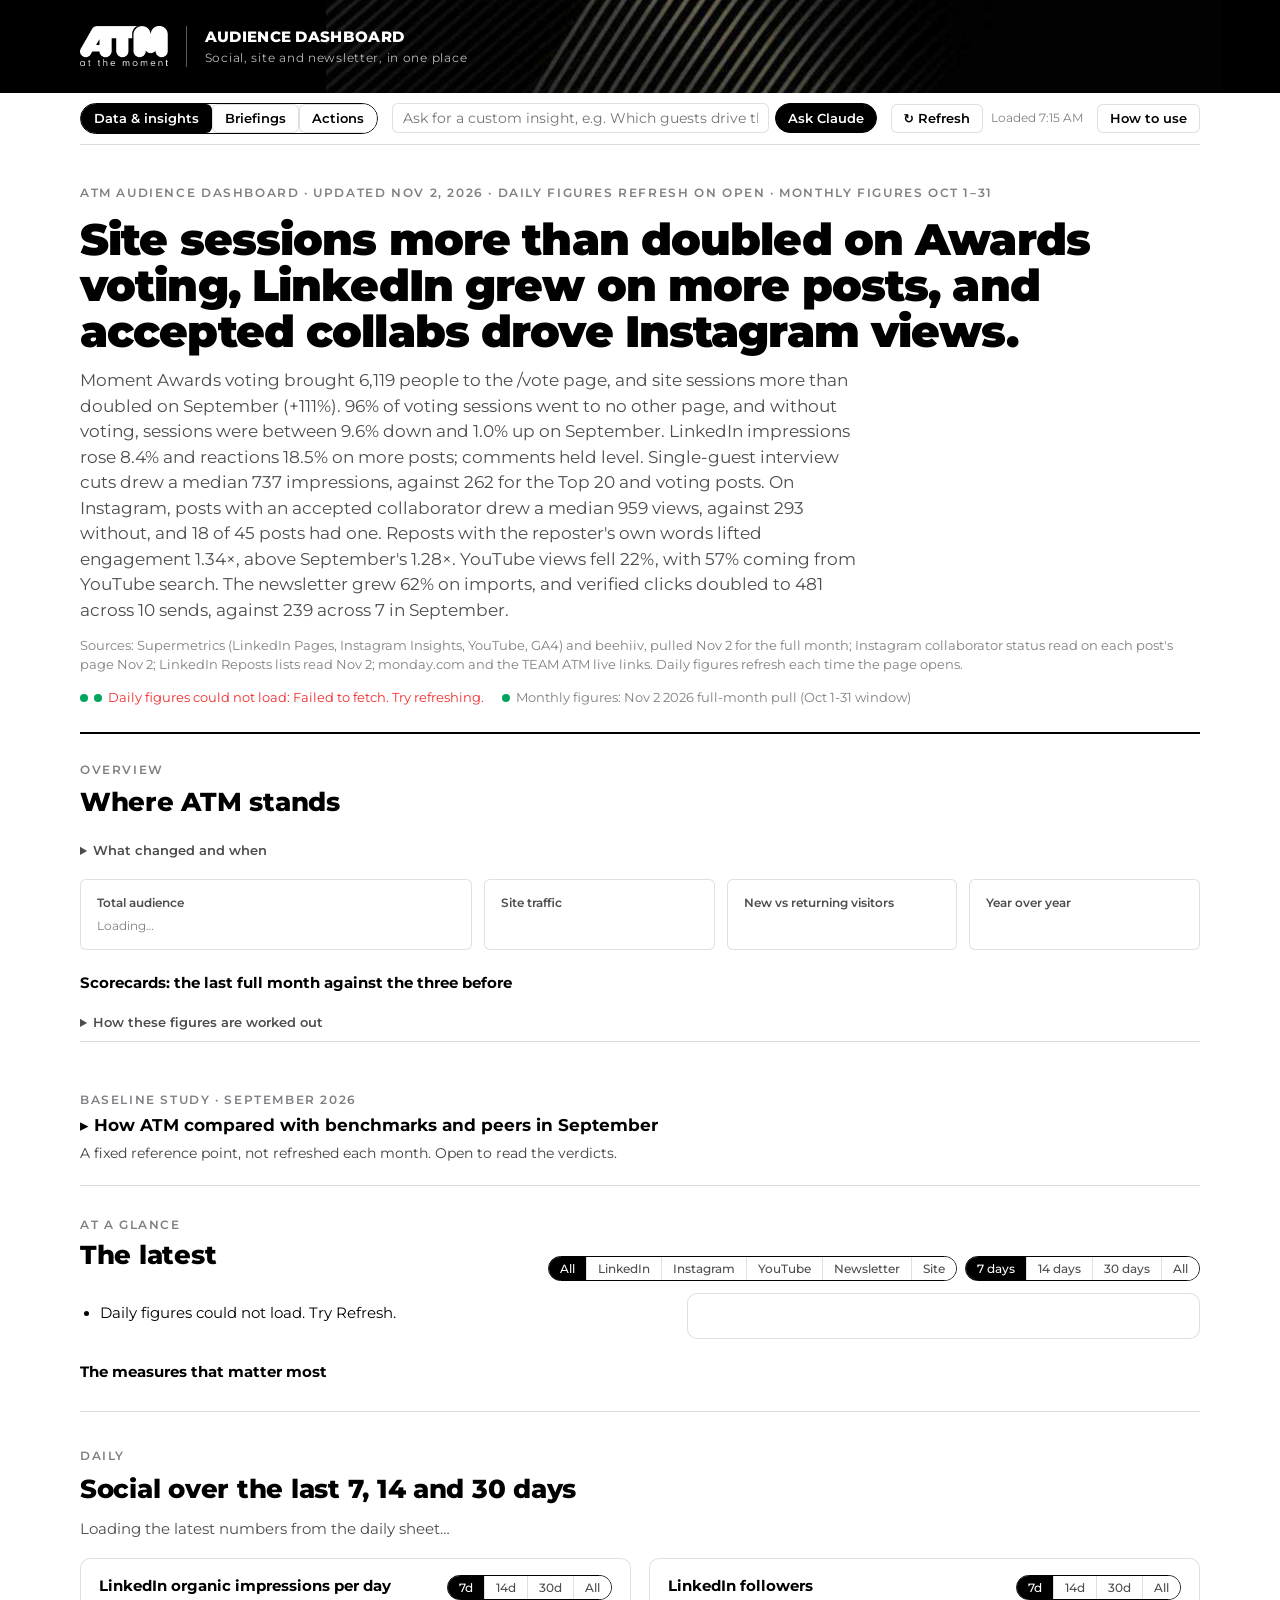
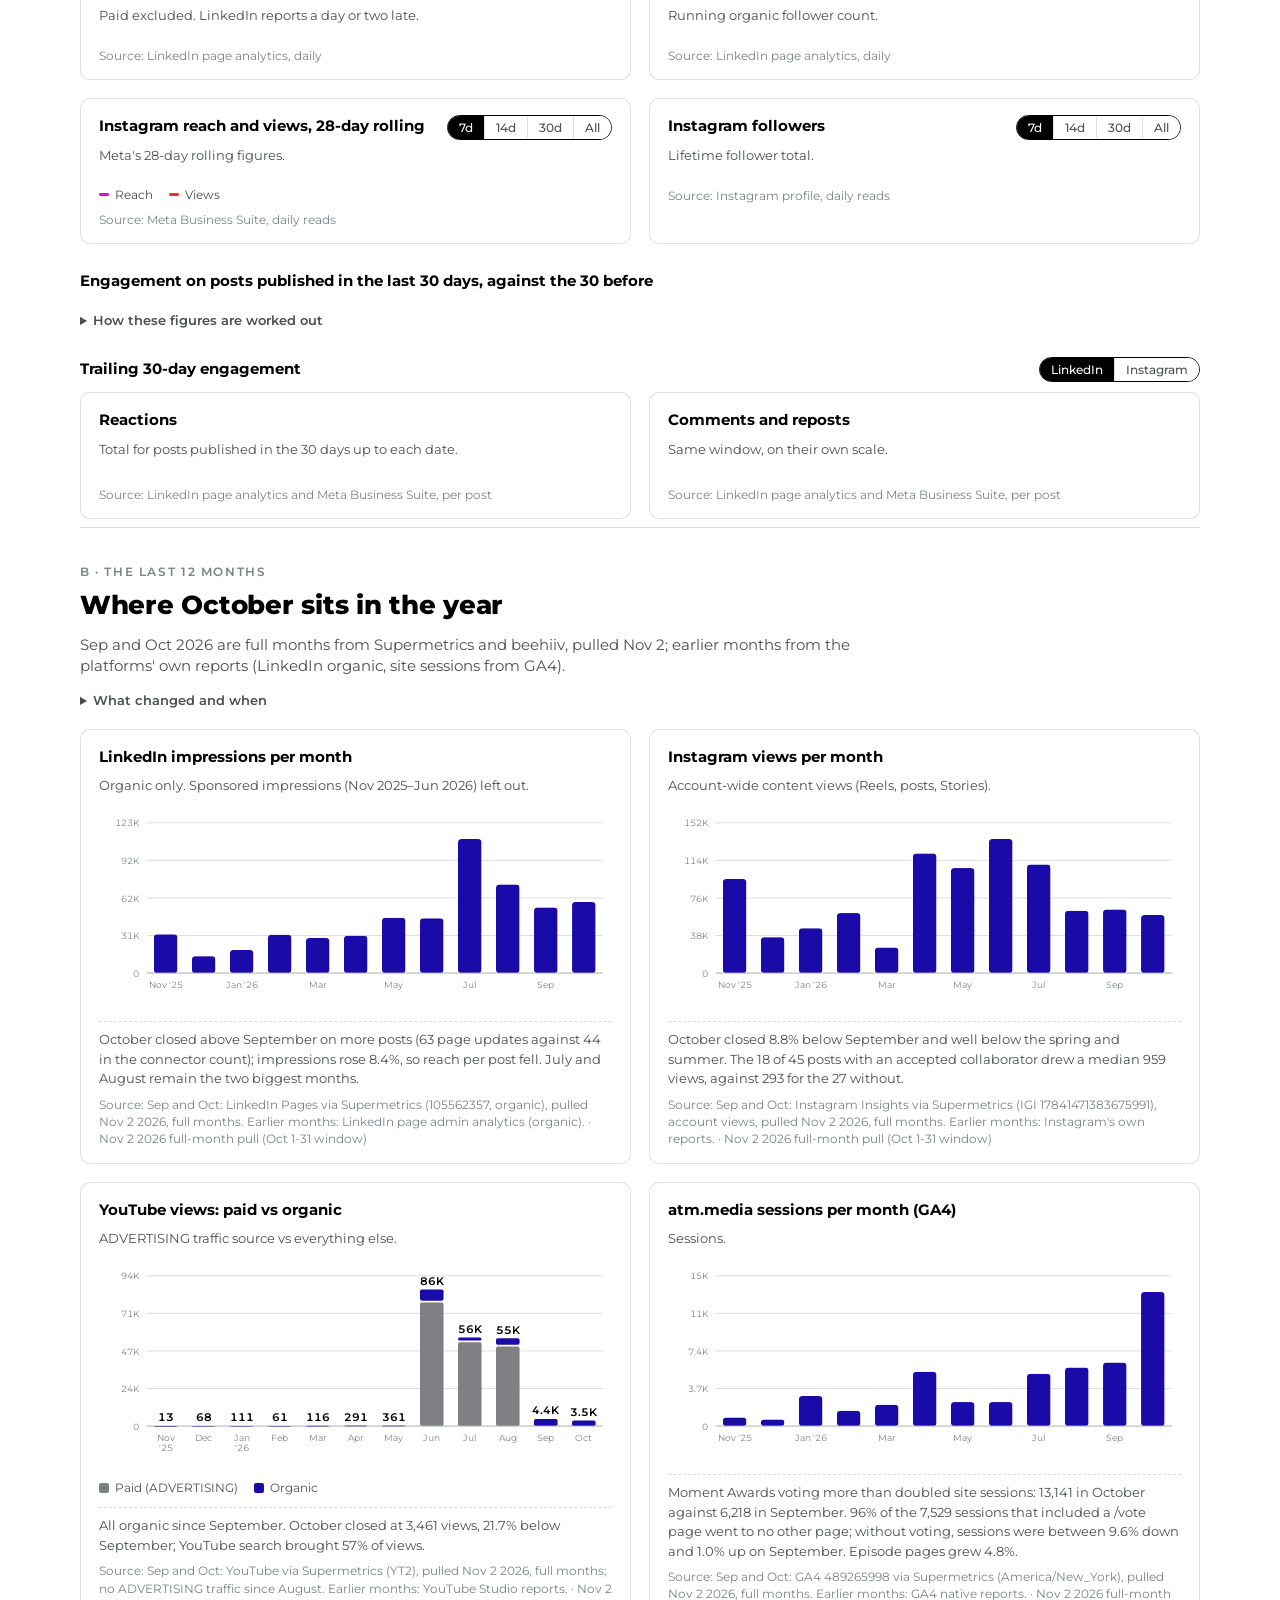
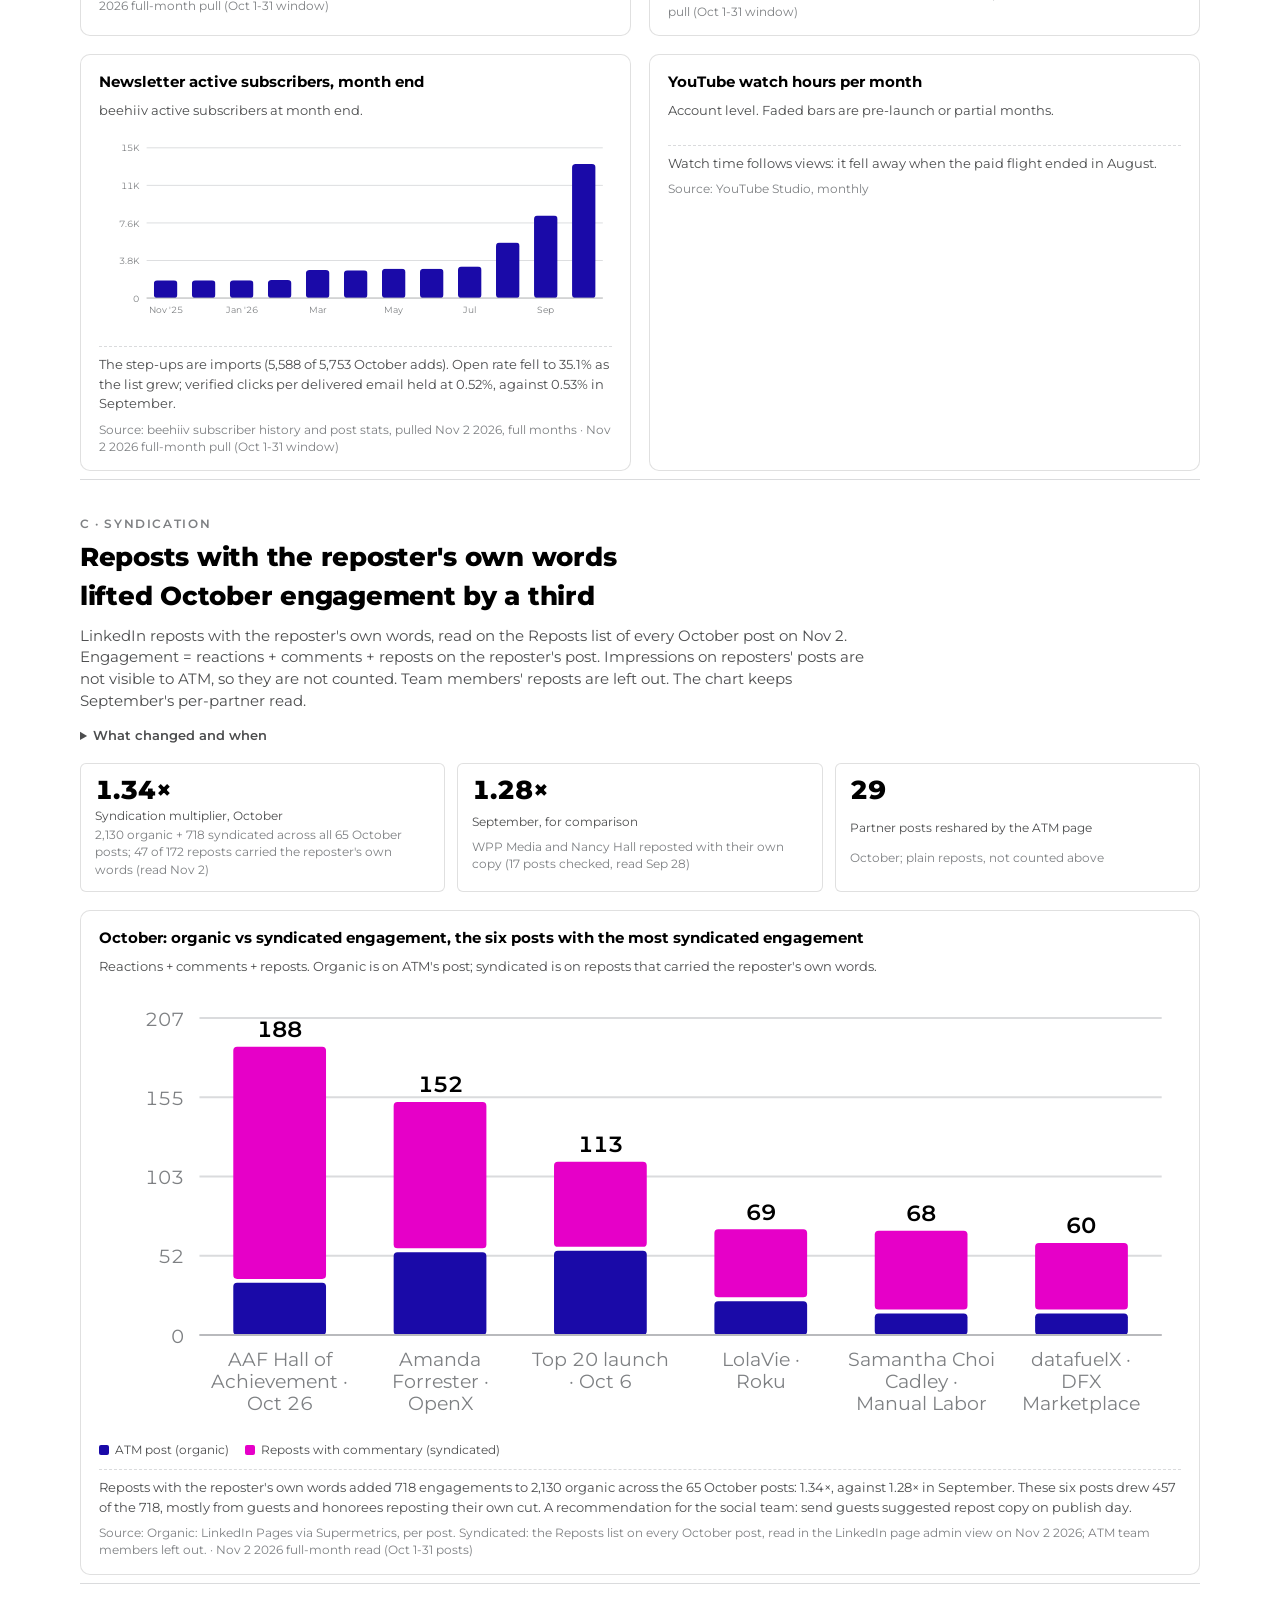
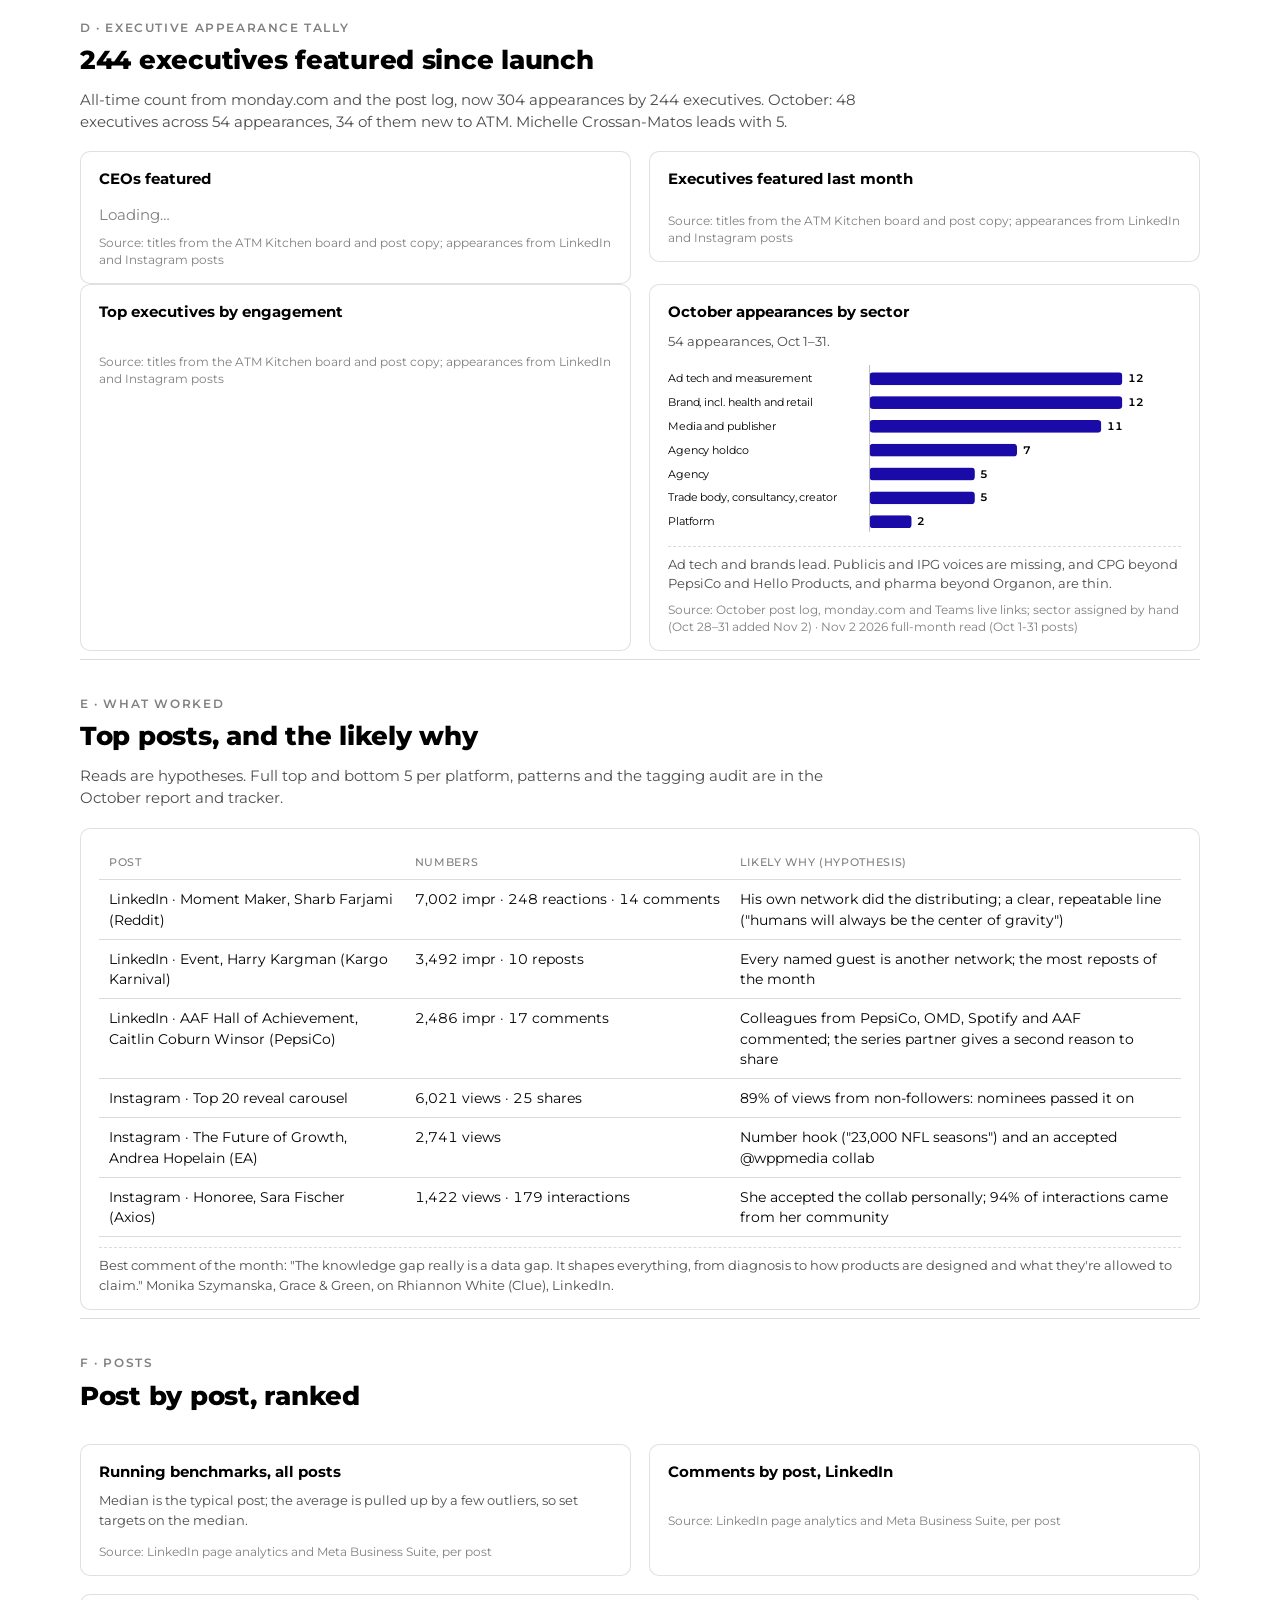
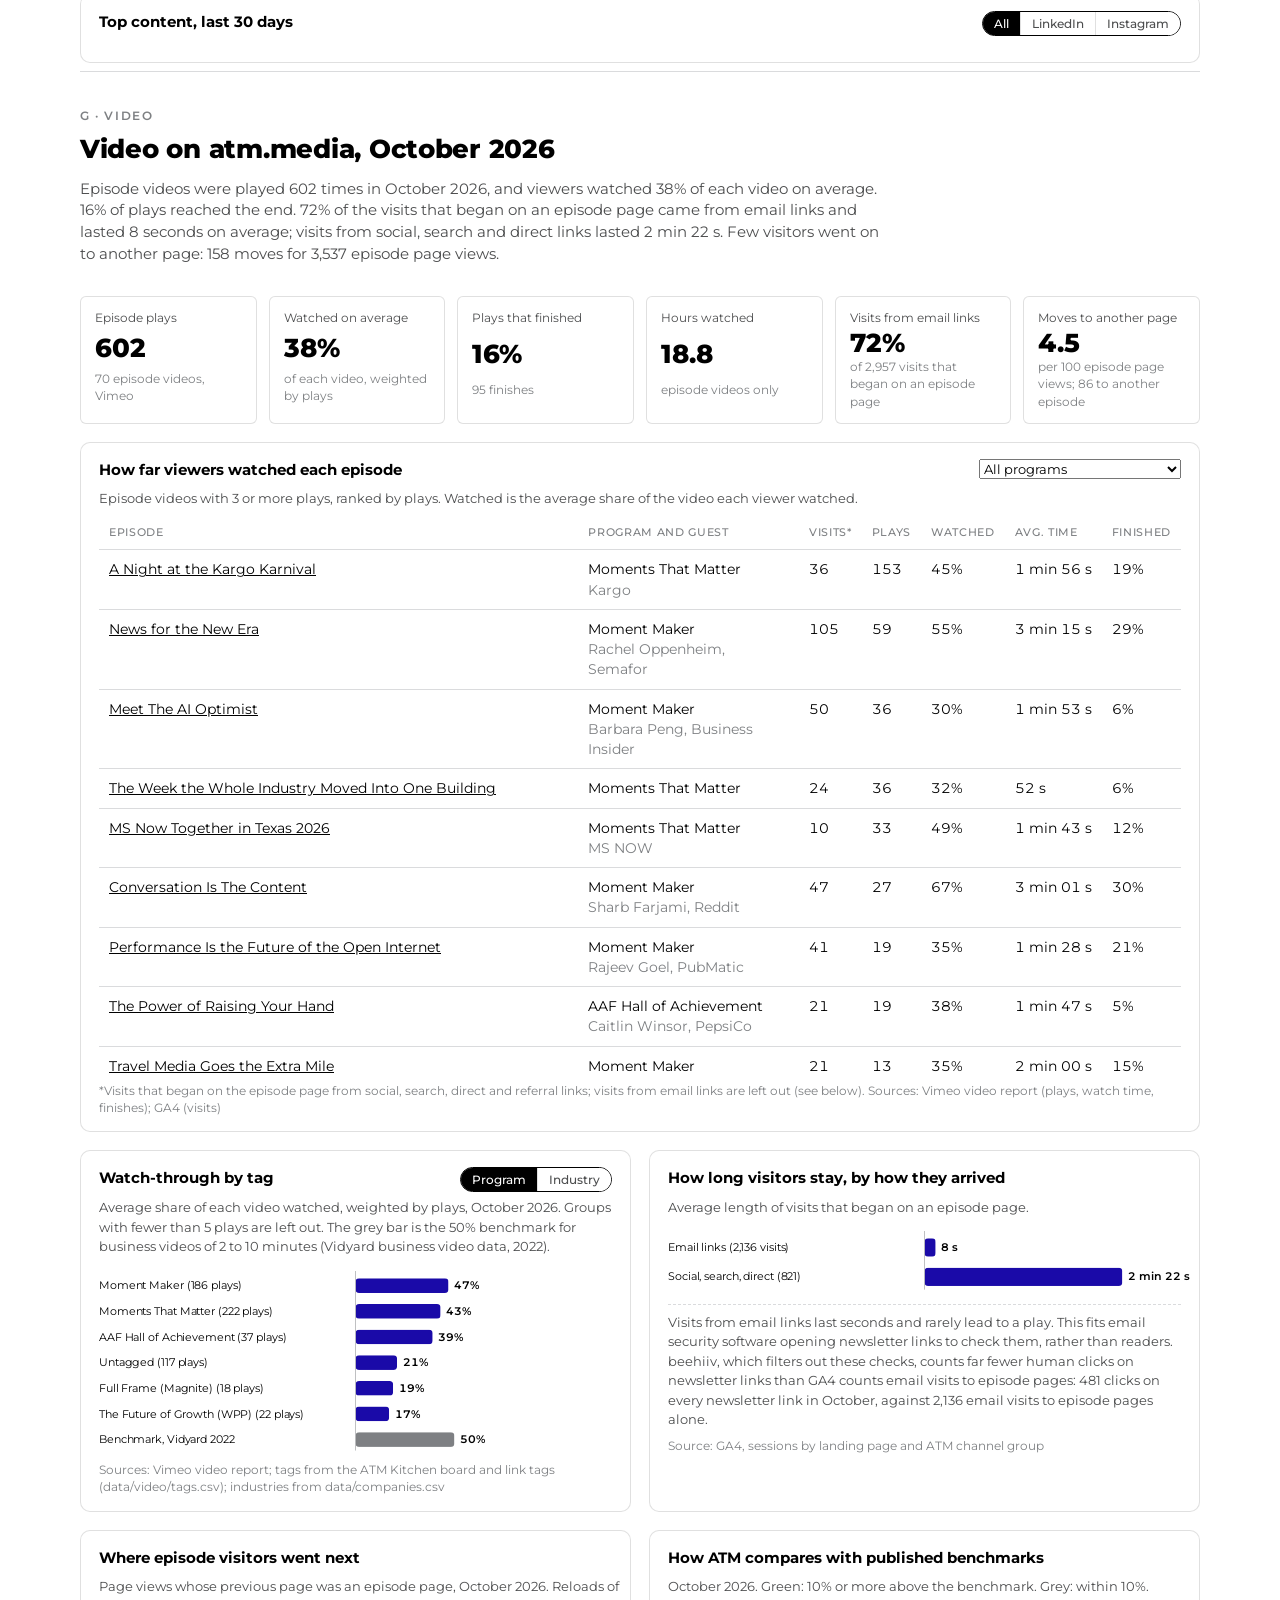
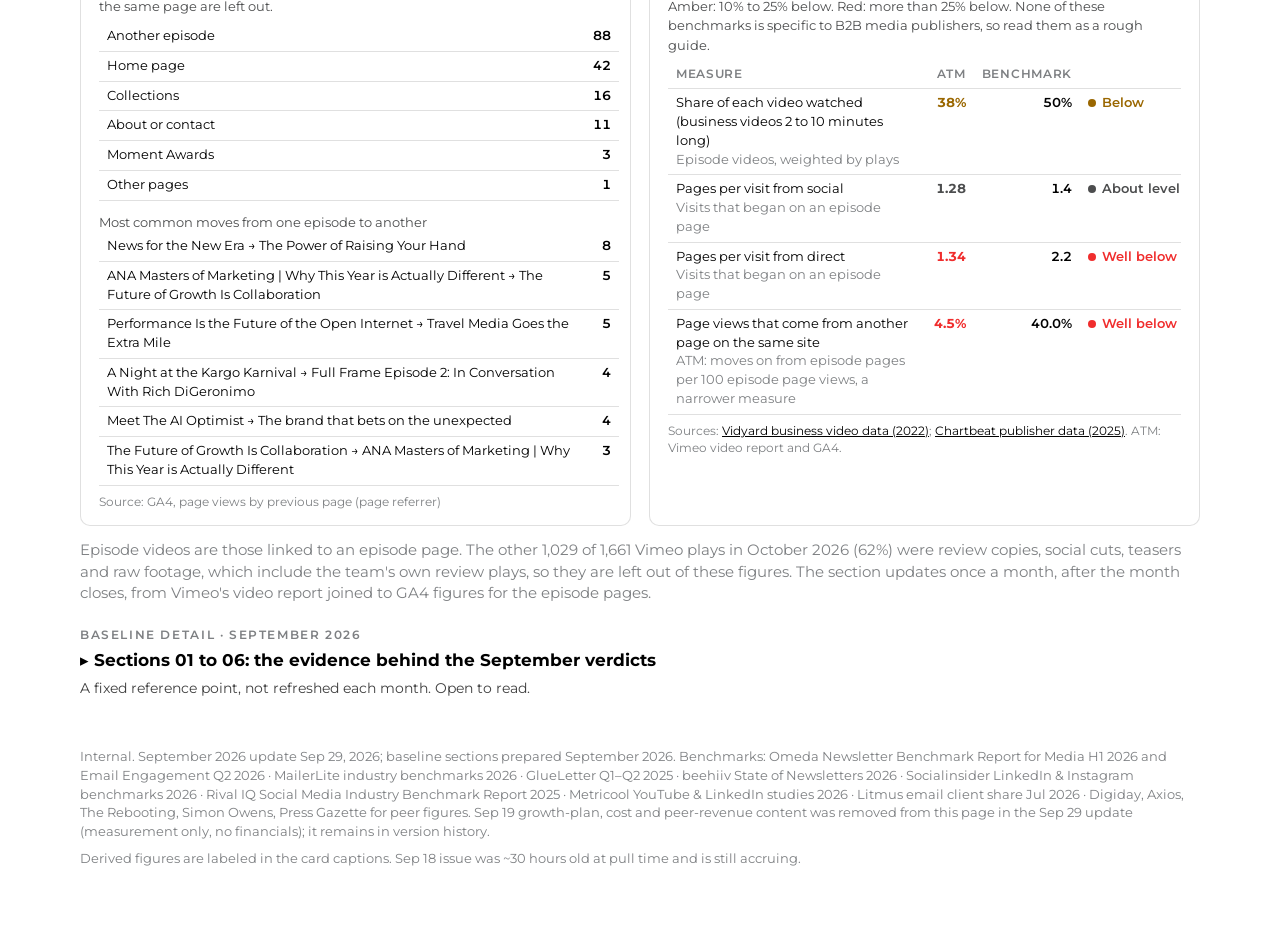
==== commit a22b6316: "Briefings: drop audience labels from the tabs; leave one-off social out of the programs table Co-Aut" ====
--- a/index.html
+++ b/index.html
@@ -374,8 +374,8 @@
 <section class="brief-view" data-added="" id="briefings">
 <div class="sec-head"><span class="eyebrow" id="brief-eyebrow">Briefings</span><h2>Two short reads, one for each job</h2><p>Each briefing keeps to what its reader needs. The editorial briefing and the record of past tests are rewritten every Monday; proof points update when the page opens.</p></div>
 <div aria-label="Briefings" class="brief-tabs" id="brief-tabs" role="tablist">
-<button aria-selected="true" data-b="editorial" role="tab" type="button">This week's editorial decisions<span class="who">For Hannah</span></button>
-<button aria-selected="false" data-b="proof" role="tab" type="button">Client and partner proof<span class="who">For Rob and Christine</span></button>
+<button aria-selected="true" data-b="editorial" role="tab" type="button">This week's editorial decisions</button>
+<button aria-selected="false" data-b="proof" role="tab" type="button">Client and partner proof</button>
 </div>
 <div class="brief-panel" id="brief-editorial" role="tabpanel">
 <p class="brief-intro" id="brief-editorial-meta"></p>
@@ -994,7 +994,7 @@
 <script src="js/tags.js?v=20261031153500"></script>
 <script src="js/glance.js?v=20261113120000"></script>
 <script src="js/carousel.js?v=20261030113517"></script>
-<script src="js/briefings.js?v=20261116133000"></script>
+<script src="js/briefings.js?v=20261116134000"></script>
 <script src="js/mistags.js?v=20261030113517"></script>
 <script src="js/video.js?v=20261113151000"></script>
 <script id="baseline-fold-js">(function(){function openFor(h){if(!h||h.length<2)return;var t=document.getElementById(h.slice(1));if(!t)return;var d=t.closest(".baseline-fold")||t.querySelector(":scope>.baseline-fold");if(d&&!d.open){d.open=true;setTimeout(function(){t.scrollIntoView();},0);}}document.addEventListener("click",function(e){var a=e.target.closest&&e.target.closest("a[href^='#']");if(a)openFor(a.getAttribute("href"));});window.addEventListener("hashchange",function(){openFor(location.hash);});if(location.hash)window.addEventListener("load",function(){openFor(location.hash);});})();</script>
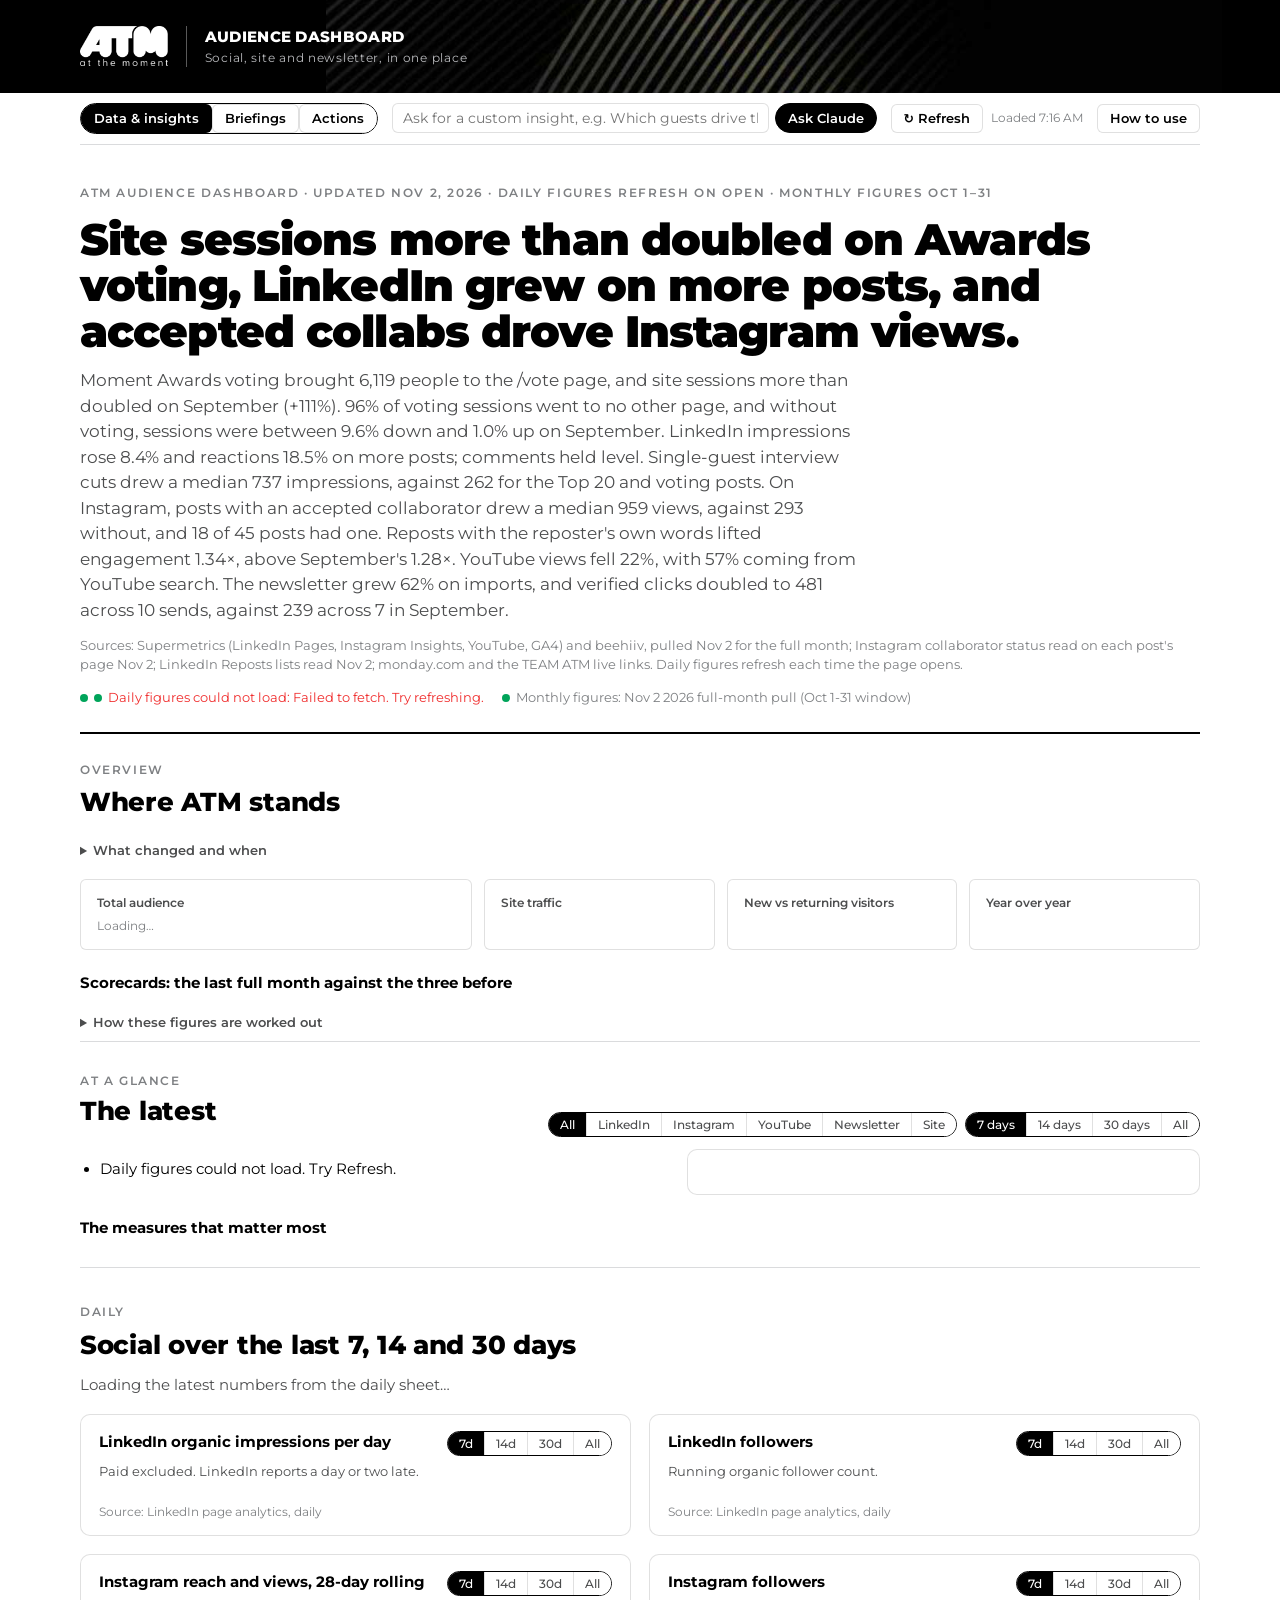
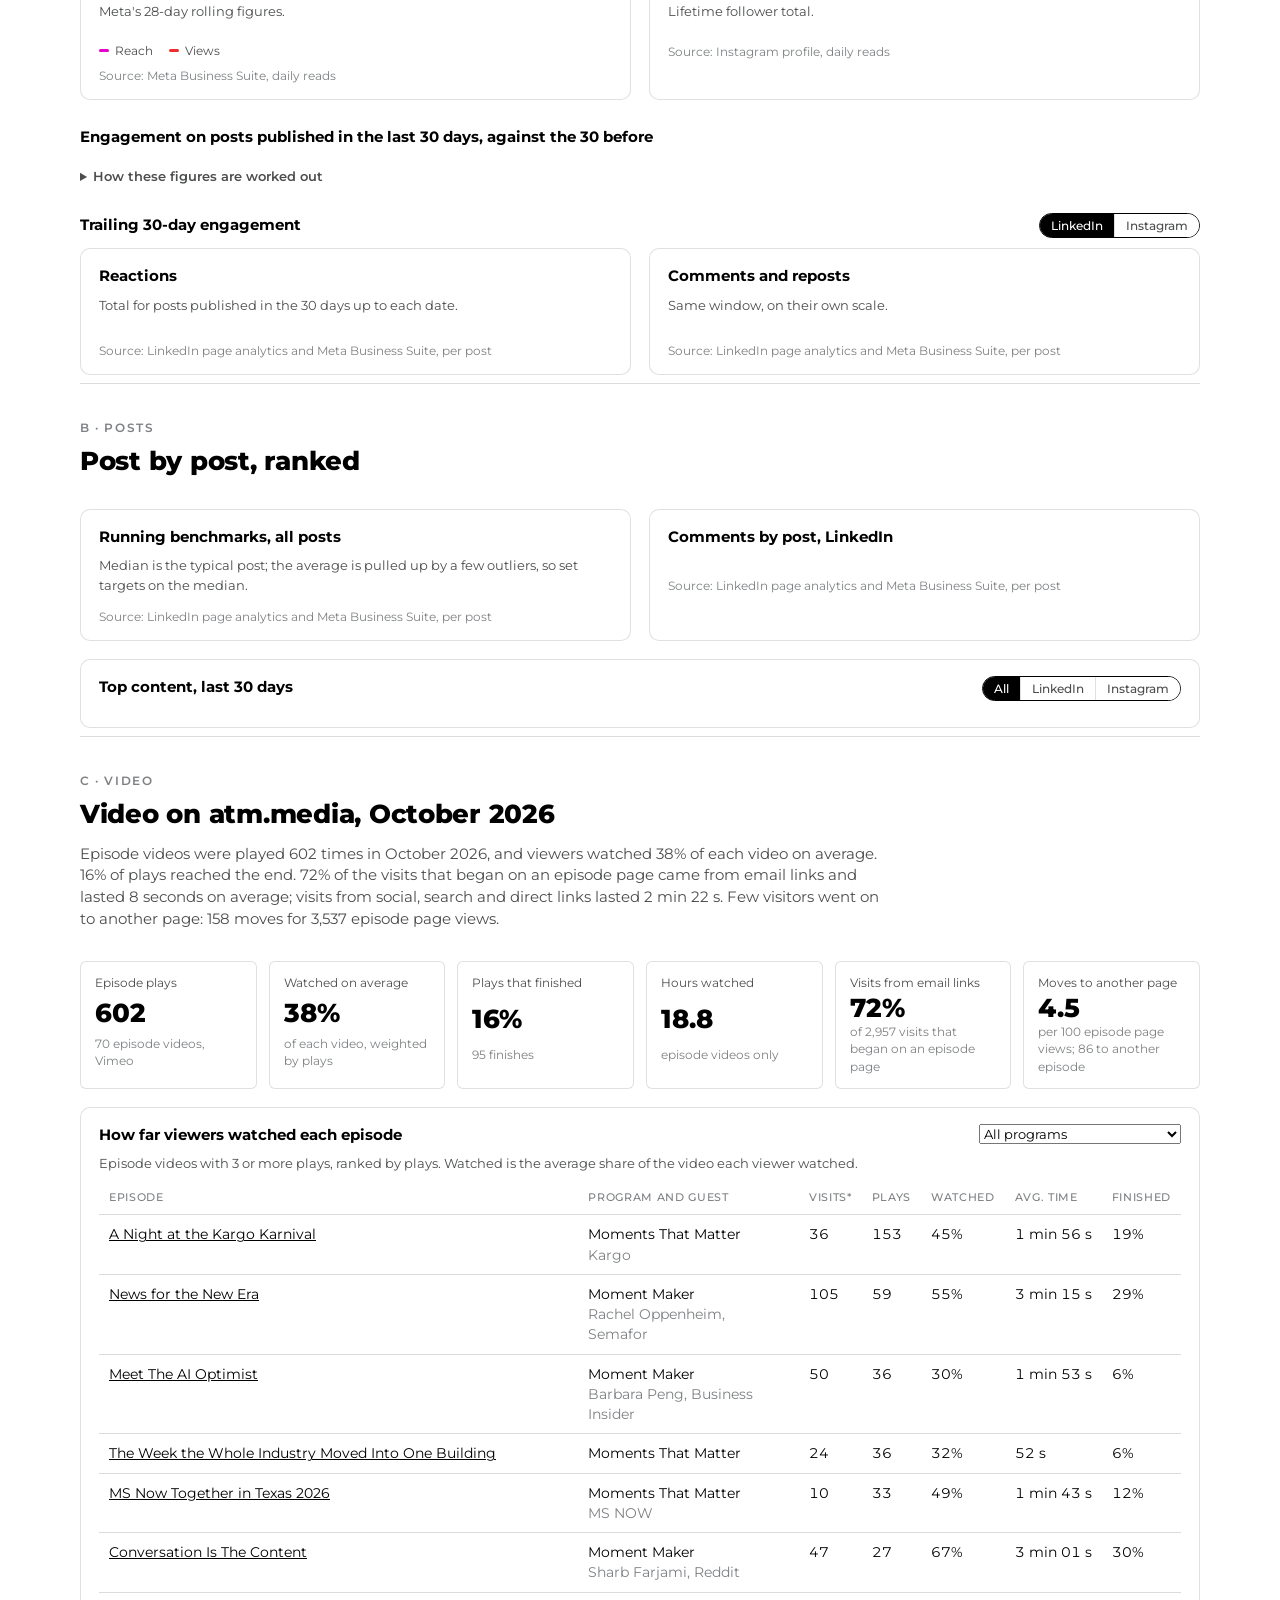
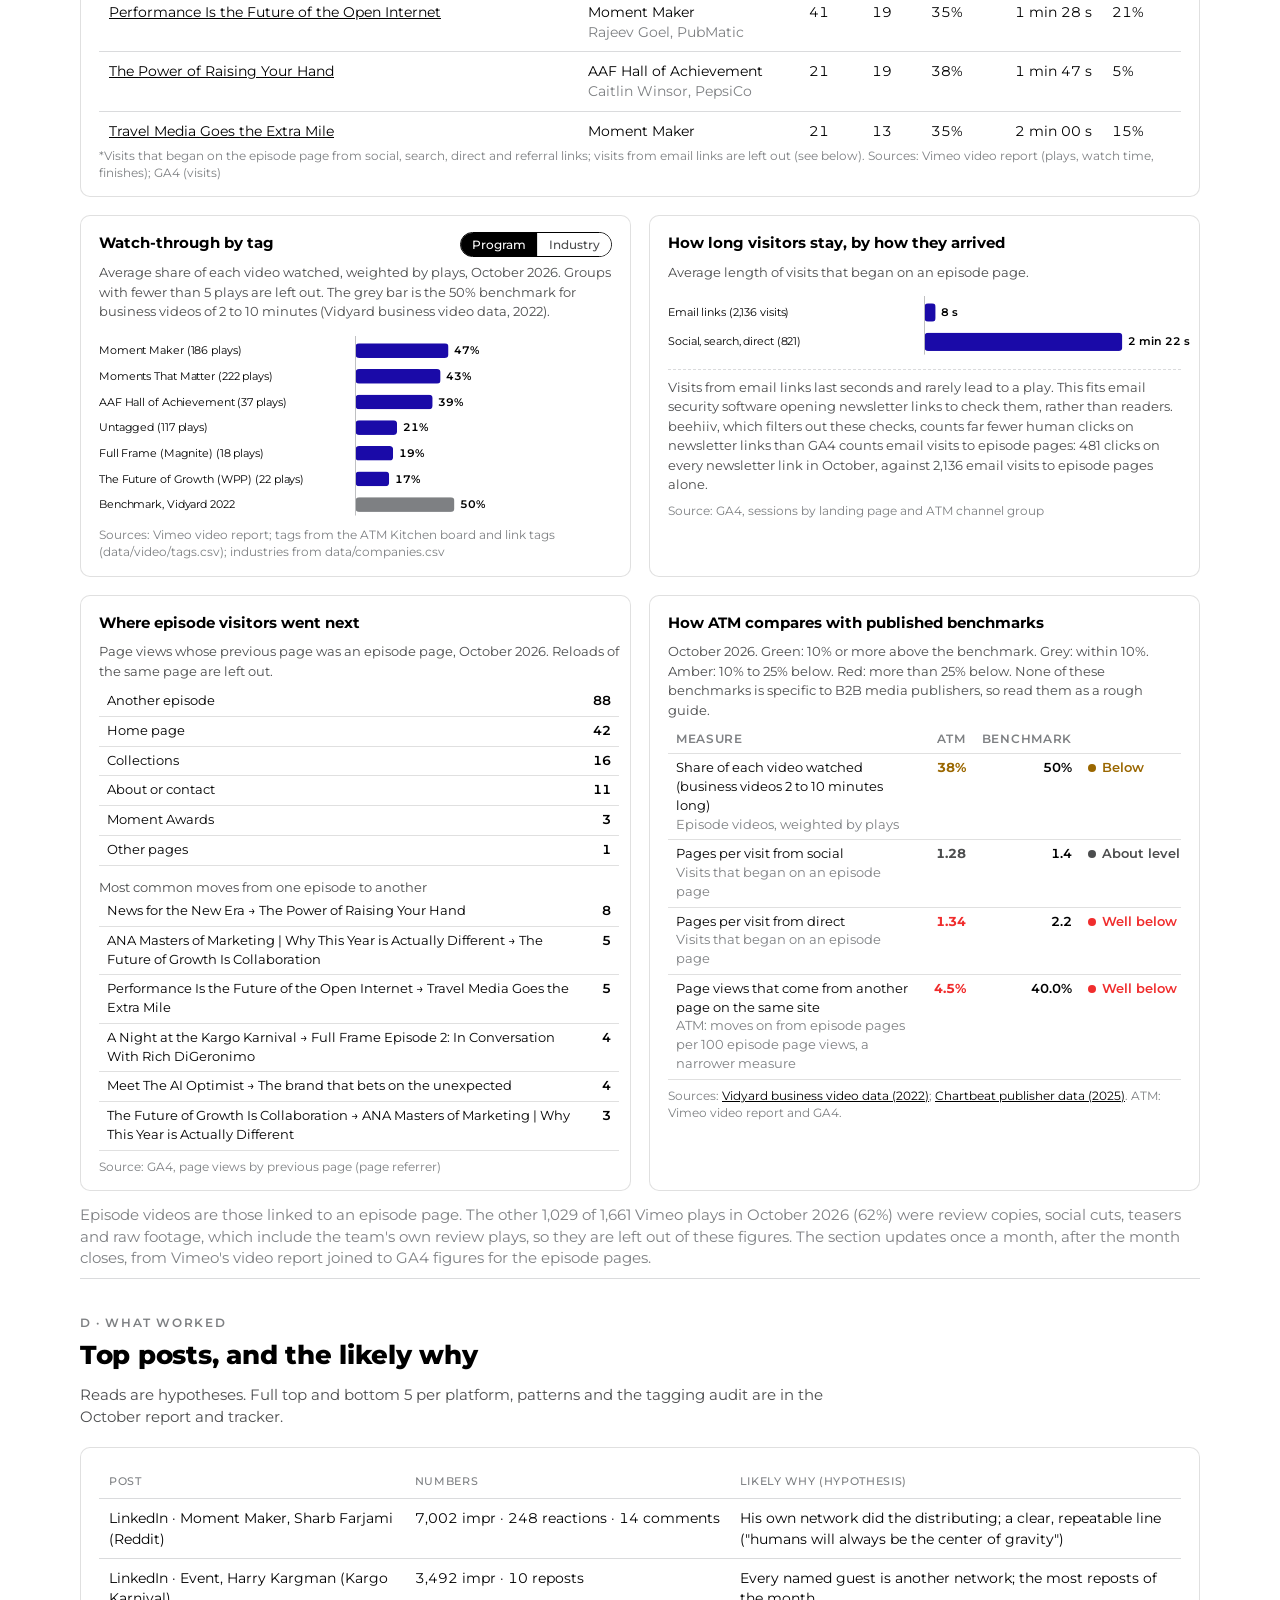
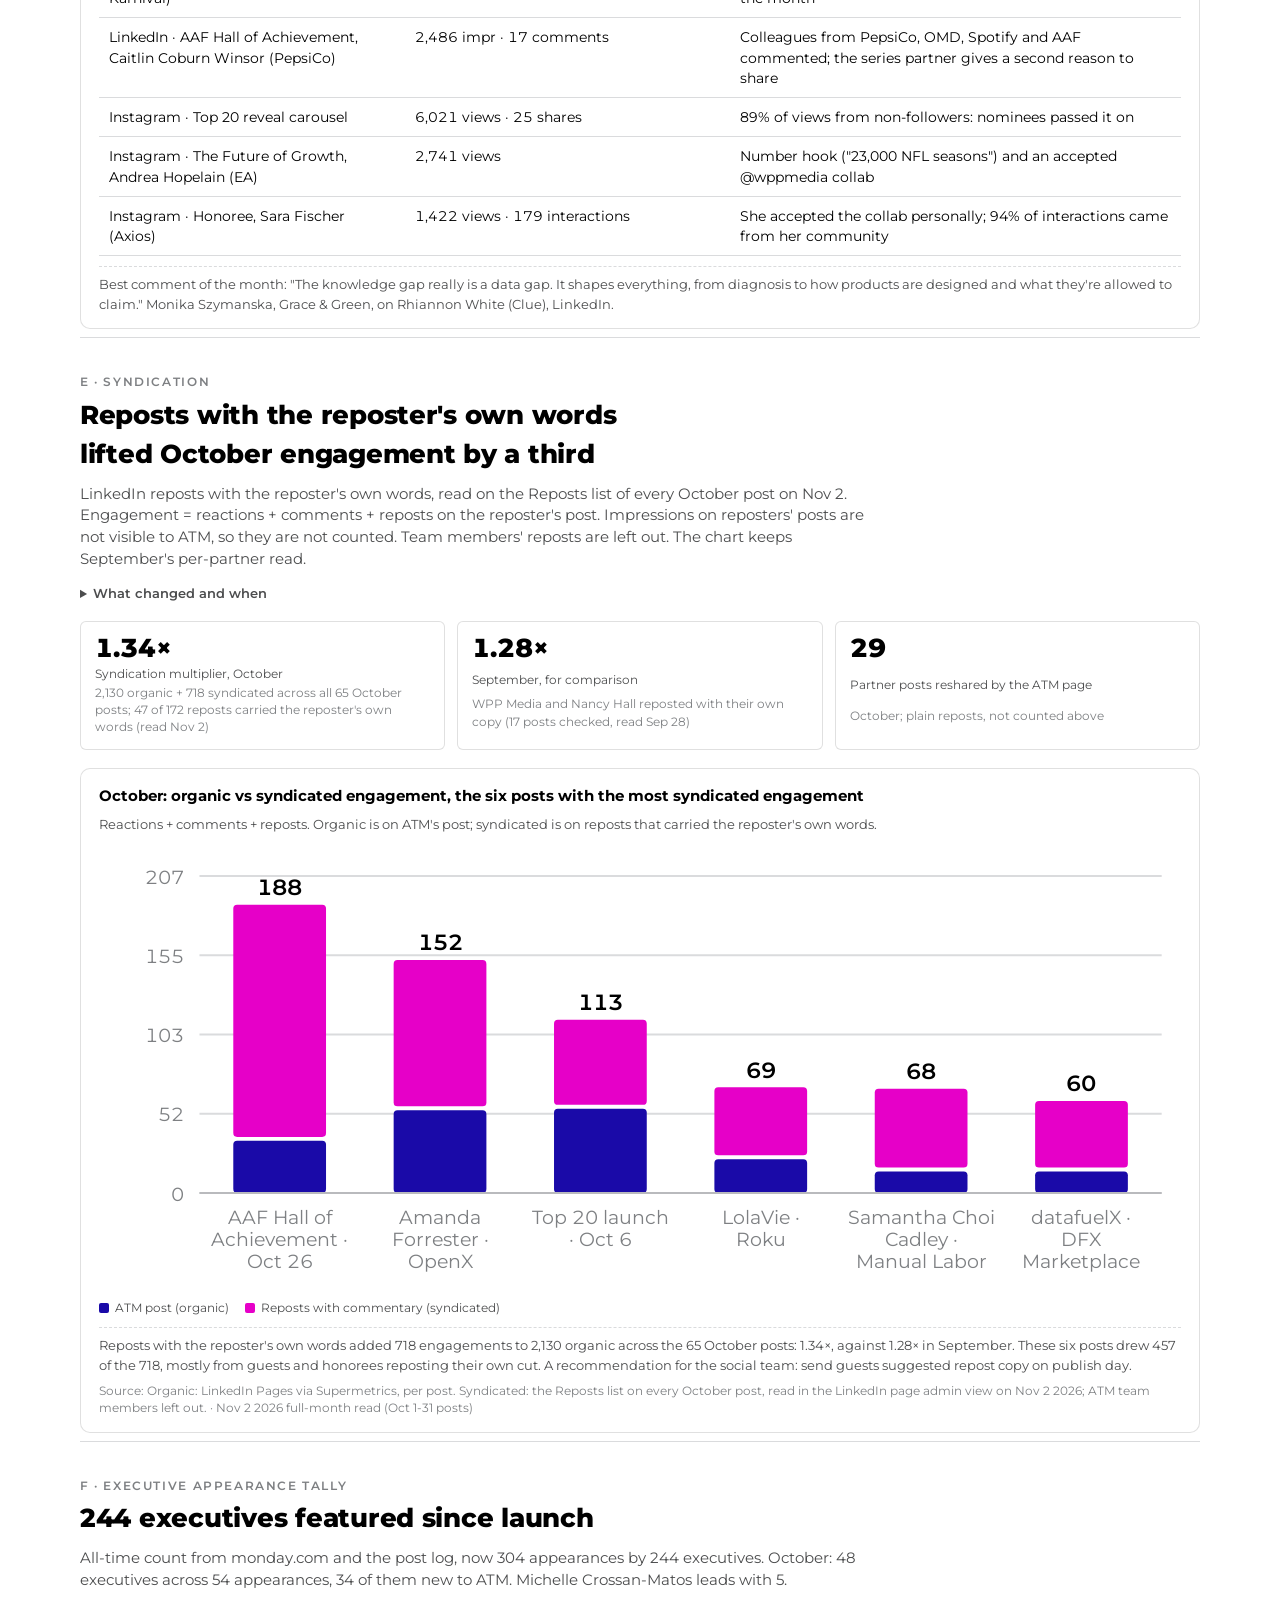
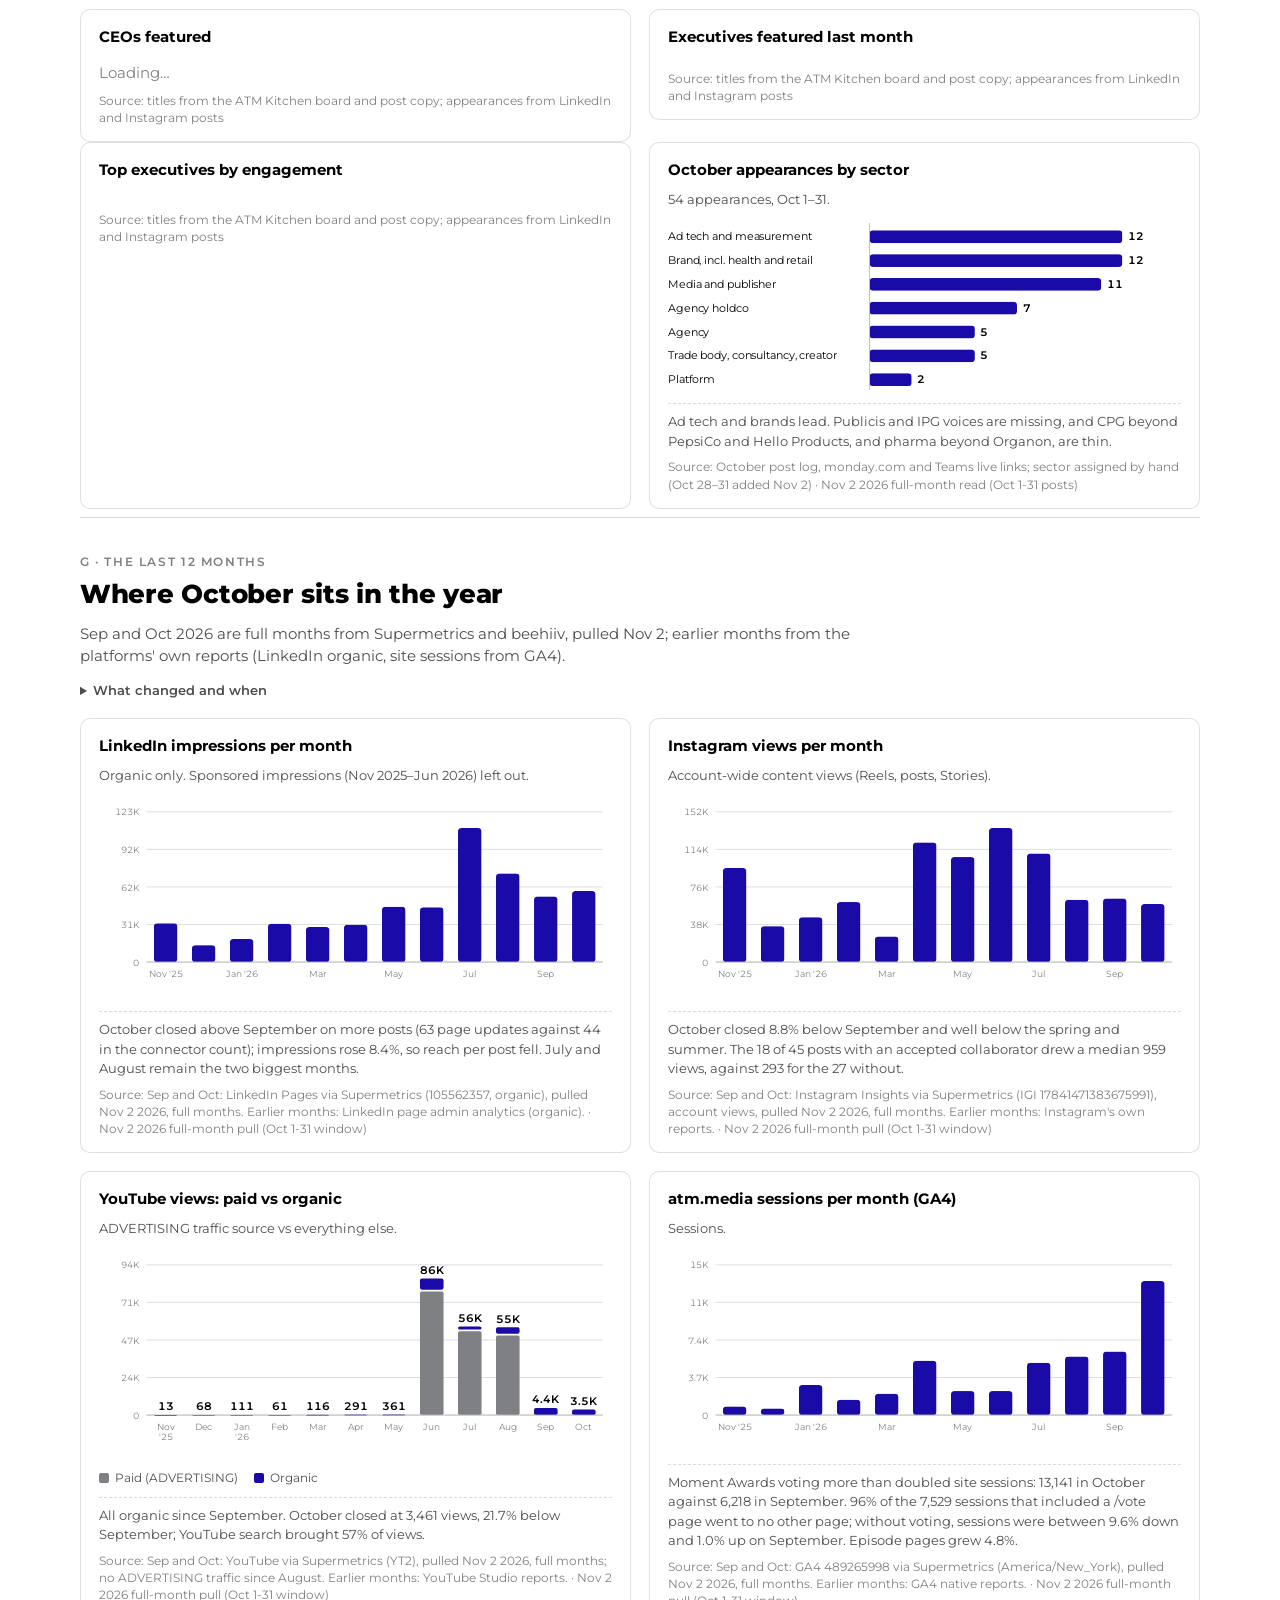
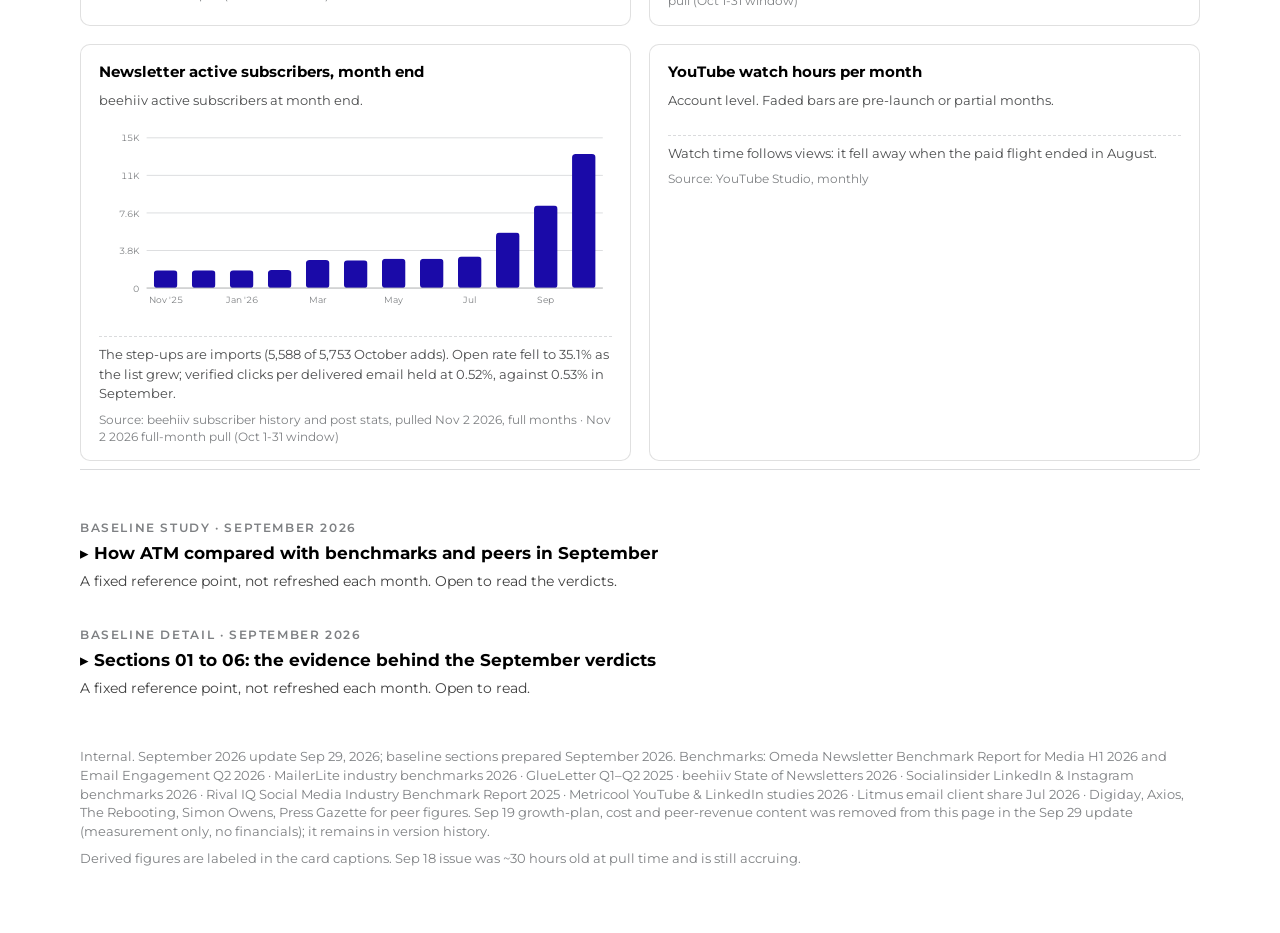
==== commit 9556b9e6: "Reorder dashboard sections: channel sections first, cross-channel insights after, September baseline" ====
--- a/index.html
+++ b/index.html
@@ -297,11 +297,11 @@
 <h3>Reading the page, top to bottom</h3>
 <ul>
 <li><b>Overview:</b> total audience, site traffic, new against returning visitors, and the scorecards. Each scorecard compares the last full month with the three months before it: <span class="chg up">▲ green</span> is better, <span class="chg down">▼ red</span> is worse.</li>
-<li><b>September baseline:</b> the audit's verdicts. Collapsed by default: a fixed reference from September, not refreshed each month. The detail behind them is at the bottom of the page (sections 01 to 06), also collapsed.</li>
 <li><b>At a glance:</b> pick a channel and a time frame. The headline, bullets, chart and measures all follow your choice, and the month's headline numbers sit underneath.</li>
 <li><b>Social over the last 7, 14 and 30 days:</b> daily charts. Each chart has its own time buttons.</li>
-<li><b>B to F:</b> the year by month, partner reposts, executives featured, what worked, and the top posts of the last 30 days.</li>
-<li><b>Sections 01 to 06:</b> the baseline detail. Charts in 02 to 05 sit in carousels: use the arrows to page through.</li>
+<li><b>B and C, by channel:</b> the posts of the last 30 days, ranked, and video on atm.media.</li>
+<li><b>D to G, across channels:</b> what worked, partner reposts, executives featured, and the year by month.</li>
+<li><b>September baseline:</b> the audit's verdicts and the detail behind them (sections 01 to 06), at the foot of the page and collapsed. It is a fixed reference from September, not refreshed each month. Charts in 02 to 05 sit in carousels: use the arrows to page through.</li>
 </ul>
 <h3>When the numbers change</h3>
 <ul>
@@ -342,13 +342,7 @@
 <details class="fnote"><summary>How these figures are worked out</summary><p id="a-bench-note"></p></details>
 </section>
 
-<section data-sec="audit" id="audit"><details class="baseline-fold" id="baseline-top"><summary><span class="eyebrow">Baseline study · September 2026</span><span class="bf-title">How ATM compared with benchmarks and peers in September</span><span class="bf-note">A fixed reference point, not refreshed each month. Open to read the verdicts.</span></summary>
-<span class="eyebrow" data-k="audit.eyebrow"></span>
-<h2 data-k="audit.headline"></h2>
-<p class="lede" data-k="audit.lede"></p>
-<div class="meta" data-k="audit.meta"></div>
-<div class="verdicts" data-verdicts="Sep 19 baseline verdict"></div><p class="sub" data-added="" style="margin-top:12px">The detail behind each verdict is in sections 01 to 06 further down the page, under "Baseline detail".</p>
-</details></section><section data-added="" id="glance">
+<section data-added="" id="glance">
 <div class="glance-head"><div><span class="eyebrow">At a glance</span><h2 id="glance-title">The latest</h2></div>
 <div class="glance-tabs">
 <div aria-label="Channel" class="seg" data-for="channel" role="group"><button aria-pressed="true" data-v="all" type="button">All</button><button aria-pressed="false" data-v="li" type="button">LinkedIn</button><button aria-pressed="false" data-v="ig" type="button">Instagram</button><button aria-pressed="false" data-v="yt" type="button">YouTube</button><button aria-pressed="false" data-v="nl" type="button">Newsletter</button><button aria-pressed="false" data-v="site" type="button">Site</button></div>
@@ -394,6 +388,7 @@
 </div>
 <div class="brief-panel" hidden="" id="brief-proof" role="tabpanel">
 <p class="brief-intro">Proof points for a pitch or renewal. With no filter, three for ATM as a whole: who the audience is, a piece of content that worked, and what partners add when they share it. Pick a partner, series or industry to get a profile of it instead. Each point names its source and can be copied as written.</p>
+<p class="sub" id="repost-runs" style="margin:0 0 10px"></p>
 <div class="pf-row">
 <label>Partner<select id="pf-partner"></select></label>
 <label>Series<select id="pf-series"></select></label>
@@ -427,7 +422,56 @@
 </div>
 </section>
 
-<section data-sec="B">
+<section data-added="" id="posts" data-lettered="">
+<div class="sec-head"><span class="eyebrow" id="f-eyebrow">Posts</span><h2>Post by post, ranked</h2><p id="f-lede"></p></div>
+<div class="grid two">
+<div class="card"><h3>Running benchmarks, all posts</h3><p class="sub">Median is the typical post; the average is pulled up by a few outliers, so set targets on the median.</p><div class="tblwrap"><table id="d-bench"></table></div><p class="src">Source: LinkedIn page analytics and Meta Business Suite, per post</p></div>
+<div class="card"><h3>Comments by post, LinkedIn</h3><p class="sub" id="d-cmt-sub"></p><figure id="d-cmt"></figure><p class="src">Source: LinkedIn page analytics and Meta Business Suite, per post</p></div>
+</div>
+<div class="card" style="margin-top:18px"><div class="head"><h3>Top content, last 30 days</h3><div class="seg" data-for="top" role="group"><button aria-pressed="true" data-v="all" type="button">All</button><button aria-pressed="false" data-v="LinkedIn" type="button">LinkedIn</button><button aria-pressed="false" data-v="Instagram" type="button">Instagram</button></div></div><p class="sub" id="d-top-sub"></p><div class="tblwrap tall"><table class="posts" id="d-top"></table></div></div>
+</section>
+
+<section data-added="" id="video" data-lettered="">
+<div class="sec-head"><span class="eyebrow">Video</span><h2 id="v-title">Video on atm.media</h2><p id="v-lede"></p></div>
+<div class="head" style="display:flex;gap:10px;align-items:center;flex-wrap:wrap;margin-bottom:12px"><div aria-label="Month" class="seg" data-for="vmonth" hidden id="v-month" role="group"></div></div>
+<div class="tiles" id="v-tiles"></div>
+<div class="card" style="margin-top:18px"><div class="head"><h3>How far viewers watched each episode</h3><select aria-label="Program" id="v-prog"></select></div><p class="sub">Episode videos with 3 or more plays, ranked by plays. Watched is the average share of the video each viewer watched.</p><div class="tblwrap tall"><table id="v-table"></table></div><p class="src">*Visits that began on the episode page from social, search, direct and referral links; visits from email links are left out (see below). Sources: Vimeo video report (plays, watch time, finishes); GA4 (visits)</p></div>
+<div class="grid two" style="margin-top:18px">
+<div class="card"><div class="head"><h3>Watch-through by tag</h3><div aria-label="Group by" class="seg" data-for="vby" id="v-by" role="group"><button aria-pressed="true" data-v="program" type="button">Program</button><button aria-pressed="false" data-v="industry" type="button">Industry</button></div></div><p class="sub" id="v-groups-sub"></p><figure id="v-groups"></figure><p class="src">Sources: Vimeo video report; tags from the ATM Kitchen board and link tags (data/video/tags.csv); industries from data/companies.csv</p></div>
+<div class="card"><h3>How long visitors stay, by how they arrived</h3><p class="sub">Average length of visits that began on an episode page.</p><figure id="v-arrive"></figure><p class="sowhat">Visits from email links last seconds and rarely lead to a play. This fits email security software opening newsletter links to check them, rather than readers. beehiiv, which filters out these checks, counts far fewer human clicks on newsletter links than GA4 counts email visits to episode pages: 481 clicks on every newsletter link in October, against 2,136 email visits to episode pages alone.</p><p class="src">Source: GA4, sessions by landing page and ATM channel group</p></div>
+</div>
+<div class="grid two" style="margin-top:18px">
+<div class="card"><h3>Where episode visitors went next</h3><p class="sub" id="v-next-sub"></p><div id="v-next"></div><p class="src">Source: GA4, page views by previous page (page referrer)</p></div>
+<div class="card"><h3>How ATM compares with published benchmarks</h3><p class="sub" id="v-bench-sub"></p><div class="tblwrap"><table class="mini vb-amber" id="v-bench"></table></div><p class="src" id="v-bench-src"></p></div>
+</div>
+<p class="sub dim" id="v-other" style="margin-top:14px"></p>
+</section>
+
+<section data-sec="E" data-lettered="">
+<div class="sec-head"><span class="eyebrow" data-k="E.eyebrow"></span><h2 data-k="E.headline"></h2><p data-k="E.lede"></p></div>
+<div class="card"><div class="tblwrap"><table data-table="table_1" data-td-class='["", "num", ""]' data-th-style='["", "", ""]'></table></div>
+<p class="sowhat" data-k="E.note1"></p></div>
+</section>
+
+<section data-sec="C" data-lettered="">
+<div class="sec-head"><span class="eyebrow" data-k="C.eyebrow"></span><h2 data-k="C.headline"></h2><p data-k="C.lede"></p></div>
+<div class="tiles" data-tiles="C · Syndication|1" style="margin-bottom:18px"></div>
+<div class="card" data-chart-card="s-syn"><h3 data-chart-text="card_title"></h3><p class="sub" data-chart-text="card_subtitle_as_published"></p><figure id="s-syn"></figure><div class="legend" data-k="C.legend1"></div><p class="sowhat" data-chart-text="commentary_as_published"></p></div>
+</section>
+
+<section data-sec="D" data-lettered="">
+<div class="sec-head"><span class="eyebrow" data-k="D.eyebrow"></span><h2 data-k="D.headline"></h2><p data-k="D.lede"></p></div>
+
+<div class="grid two" data-added="" style="align-items:start">
+<div class="card"><h3>CEOs featured</h3><p class="sub" id="d-ceo-sub"></p><div id="d-ceo"><p class="dim">Loading…</p></div><p class="src">Source: titles from the ATM Kitchen board and post copy; appearances from LinkedIn and Instagram posts</p></div>
+<div class="card"><h3 id="d-execs-title">Executives featured last month</h3><p class="sub" id="d-execs-sub"></p><div id="d-execs"></div><p class="src">Source: titles from the ATM Kitchen board and post copy; appearances from LinkedIn and Instagram posts</p></div>
+</div><div class="grid two">
+<div class="card" data-added=""><h3 id="d-topx-title">Top executives by engagement</h3><p class="sub" id="d-topx-sub"></p><figure id="d-topx"></figure><p class="src">Source: titles from the ATM Kitchen board and post copy; appearances from LinkedIn and Instagram posts</p></div><div class="card" data-chart-card="s-sect"><h3 data-chart-text="card_title"></h3><p class="sub" data-chart-text="card_subtitle_as_published"></p><figure id="s-sect"></figure><p class="sowhat" data-chart-text="commentary_as_published"></p></div>
+
+</div>
+</section>
+
+<section data-sec="B" data-lettered="">
 <div class="sec-head"><span class="eyebrow" data-k="B.eyebrow"></span><h2 data-k="B.headline"></h2><p data-k="B.lede"></p></div>
 <div class="grid two">
 <div class="card" data-chart-card="s-li"><h3 data-chart-text="card_title"></h3><p class="sub" data-chart-text="card_subtitle_as_published"></p><figure id="s-li"></figure><p class="sowhat" data-chart-text="commentary_as_published"></p></div>
@@ -437,52 +481,14 @@
 <div class="card" data-chart-card="s-nl"><h3 data-chart-text="card_title"></h3><p class="sub" data-chart-text="card_subtitle_as_published"></p><figure id="s-nl"></figure><p class="sowhat" data-chart-text="commentary_as_published"></p></div>
 <div class="card" data-added=""><h3>YouTube watch hours per month</h3><p class="sub">Account level. Faded bars are pre-launch or partial months.</p><figure id="d-ytwatch"></figure><p class="sowhat">Watch time follows views: it fell away when the paid flight ended in August.</p><p class="src">Source: YouTube Studio, monthly</p></div></div>
 </section>
-<section data-sec="C">
-<div class="sec-head"><span class="eyebrow" data-k="C.eyebrow"></span><h2 data-k="C.headline"></h2><p data-k="C.lede"></p></div>
-<div class="tiles" data-tiles="C · Syndication|1" style="margin-bottom:18px"></div>
-<div class="card" data-chart-card="s-syn"><h3 data-chart-text="card_title"></h3><p class="sub" data-chart-text="card_subtitle_as_published"></p><figure id="s-syn"></figure><div class="legend" data-k="C.legend1"></div><p class="sowhat" data-chart-text="commentary_as_published"></p></div>
-</section>
-<section data-sec="D">
-<div class="sec-head"><span class="eyebrow" data-k="D.eyebrow"></span><h2 data-k="D.headline"></h2><p data-k="D.lede"></p></div>
-
-<div class="grid two" data-added="" style="align-items:start">
-<div class="card"><h3>CEOs featured</h3><p class="sub" id="d-ceo-sub"></p><div id="d-ceo"><p class="dim">Loading…</p></div><p class="src">Source: titles from the ATM Kitchen board and post copy; appearances from LinkedIn and Instagram posts</p></div>
-<div class="card"><h3 id="d-execs-title">Executives featured last month</h3><p class="sub" id="d-execs-sub"></p><div id="d-execs"></div><p class="src">Source: titles from the ATM Kitchen board and post copy; appearances from LinkedIn and Instagram posts</p></div>
-</div><div class="grid two">
-<div class="card" data-added=""><h3 id="d-topx-title">Top executives by engagement</h3><p class="sub" id="d-topx-sub"></p><figure id="d-topx"></figure><p class="src">Source: titles from the ATM Kitchen board and post copy; appearances from LinkedIn and Instagram posts</p></div><div class="card" data-chart-card="s-sect"><h3 data-chart-text="card_title"></h3><p class="sub" data-chart-text="card_subtitle_as_published"></p><figure id="s-sect"></figure><p class="sowhat" data-chart-text="commentary_as_published"></p></div>
-
-</div>
-</section>
-<section data-sec="E">
-<div class="sec-head"><span class="eyebrow" data-k="E.eyebrow"></span><h2 data-k="E.headline"></h2><p data-k="E.lede"></p></div>
-<div class="card"><div class="tblwrap"><table data-table="table_1" data-td-class='["", "num", ""]' data-th-style='["", "", ""]'></table></div>
-<p class="sowhat" data-k="E.note1"></p></div>
-</section>
-<section data-added="" id="posts">
-<div class="sec-head"><span class="eyebrow" id="f-eyebrow">F · Posts</span><h2>Post by post, ranked</h2><p id="f-lede"></p></div>
-<div class="grid two">
-<div class="card"><h3>Running benchmarks, all posts</h3><p class="sub">Median is the typical post; the average is pulled up by a few outliers, so set targets on the median.</p><div class="tblwrap"><table id="d-bench"></table></div><p class="src">Source: LinkedIn page analytics and Meta Business Suite, per post</p></div>
-<div class="card"><h3>Comments by post, LinkedIn</h3><p class="sub" id="d-cmt-sub"></p><figure id="d-cmt"></figure><p class="src">Source: LinkedIn page analytics and Meta Business Suite, per post</p></div>
-</div>
-<div class="card" style="margin-top:18px"><div class="head"><h3>Top content, last 30 days</h3><div class="seg" data-for="top" role="group"><button aria-pressed="true" data-v="all" type="button">All</button><button aria-pressed="false" data-v="LinkedIn" type="button">LinkedIn</button><button aria-pressed="false" data-v="Instagram" type="button">Instagram</button></div></div><p class="sub" id="d-top-sub"></p><div class="tblwrap tall"><table class="posts" id="d-top"></table></div></div>
-</section>
-
-
-<section data-added="" id="video">
-<div class="sec-head"><span class="eyebrow">G · Video</span><h2 id="v-title">Video on atm.media</h2><p id="v-lede"></p></div>
-<div class="head" style="display:flex;gap:10px;align-items:center;flex-wrap:wrap;margin-bottom:12px"><div aria-label="Month" class="seg" data-for="vmonth" hidden id="v-month" role="group"></div></div>
-<div class="tiles" id="v-tiles"></div>
-<div class="card" style="margin-top:18px"><div class="head"><h3>How far viewers watched each episode</h3><select aria-label="Program" id="v-prog"></select></div><p class="sub">Episode videos with 3 or more plays, ranked by plays. Watched is the average share of the video each viewer watched.</p><div class="tblwrap tall"><table id="v-table"></table></div><p class="src">*Visits that began on the episode page from social, search, direct and referral links; visits from email links are left out (see below). Sources: Vimeo video report (plays, watch time, finishes); GA4 (visits)</p></div>
-<div class="grid two" style="margin-top:18px">
-<div class="card"><div class="head"><h3>Watch-through by tag</h3><div aria-label="Group by" class="seg" data-for="vby" id="v-by" role="group"><button aria-pressed="true" data-v="program" type="button">Program</button><button aria-pressed="false" data-v="industry" type="button">Industry</button></div></div><p class="sub" id="v-groups-sub"></p><figure id="v-groups"></figure><p class="src">Sources: Vimeo video report; tags from the ATM Kitchen board and link tags (data/video/tags.csv); industries from data/companies.csv</p></div>
-<div class="card"><h3>How long visitors stay, by how they arrived</h3><p class="sub">Average length of visits that began on an episode page.</p><figure id="v-arrive"></figure><p class="sowhat">Visits from email links last seconds and rarely lead to a play. This fits email security software opening newsletter links to check them, rather than readers. beehiiv, which filters out these checks, counts far fewer human clicks on newsletter links than GA4 counts email visits to episode pages: 481 clicks on every newsletter link in October, against 2,136 email visits to episode pages alone.</p><p class="src">Source: GA4, sessions by landing page and ATM channel group</p></div>
-</div>
-<div class="grid two" style="margin-top:18px">
-<div class="card"><h3>Where episode visitors went next</h3><p class="sub" id="v-next-sub"></p><div id="v-next"></div><p class="src">Source: GA4, page views by previous page (page referrer)</p></div>
-<div class="card"><h3>How ATM compares with published benchmarks</h3><p class="sub" id="v-bench-sub"></p><div class="tblwrap"><table class="mini vb-amber" id="v-bench"></table></div><p class="src" id="v-bench-src"></p></div>
-</div>
-<p class="sub dim" id="v-other" style="margin-top:14px"></p>
-</section>
+
+<section data-sec="audit" id="audit"><details class="baseline-fold" id="baseline-top"><summary><span class="eyebrow">Baseline study · September 2026</span><span class="bf-title">How ATM compared with benchmarks and peers in September</span><span class="bf-note">A fixed reference point, not refreshed each month. Open to read the verdicts.</span></summary>
+<span class="eyebrow" data-k="audit.eyebrow"></span>
+<h2 data-k="audit.headline"></h2>
+<p class="lede" data-k="audit.lede"></p>
+<div class="meta" data-k="audit.meta"></div>
+<div class="verdicts" data-verdicts="Sep 19 baseline verdict"></div><p class="sub" data-added="" style="margin-top:12px">The detail behind each verdict is in sections 01 to 06 just below, under "Baseline detail".</p>
+</details></section>
 
 <details class="baseline-fold" id="baseline-detail"><summary><span class="eyebrow">Baseline detail · September 2026</span><span class="bf-title">Sections 01 to 06: the evidence behind the September verdicts</span><span class="bf-note">A fixed reference point, not refreshed each month. Open to read.</span></summary><!-- 1. Scorecard -->
 <section data-sec="01">
@@ -919,6 +925,7 @@
   }
   put('read-notes', A.filter(r => r.kind === 'note').map(r => `<li><b>${esc(r.title)}</b> ${esc(r.text)}</li>`).join(''));
   document.querySelectorAll('[data-k]').forEach(e => { if (T[e.dataset.k] != null) e.innerHTML = T[e.dataset.k]; });
+  if (window.ATMReletter) window.ATMReletter();
   if (window.ATMApplyAsOf) window.ATMApplyAsOf();
 
   // tiles
@@ -988,13 +995,16 @@
 window.ATMChart = { el, css, hover, showTip, hideTip, bullet, hbar, vbar, vstack, line, stack100, fmtPct, fmtInt, fmtK };
 })();
 </script>
+<script id="reletter-js">/* Section letters follow page order, so moving a section or a monthly run that writes "B · …" can't put the letters out of step. */
+window.ATMReletter=function(){var i=0;document.querySelectorAll('[data-lettered] > .sec-head > .eyebrow').forEach(function(e){var L=String.fromCharCode(66+i++),t=e.textContent.replace(/^[A-Z] · /,'');if(t)e.textContent=L+' · '+t;});};
+document.addEventListener('DOMContentLoaded',window.ATMReletter);</script>
 <script src="js/archive.js?v=20261030113517"></script>
-<script src="js/daily_data.js?v=20261030113517"></script>
-<script src="js/daily_view.js?v=20261030113517"></script>
+<script src="js/daily_data.js?v=20261117120000"></script>
+<script src="js/daily_view.js?v=20261124160000"></script>
 <script src="js/tags.js?v=20261031153500"></script>
 <script src="js/glance.js?v=20261113120000"></script>
 <script src="js/carousel.js?v=20261030113517"></script>
-<script src="js/briefings.js?v=20261116134000"></script>
+<script src="js/briefings.js?v=20261117120500"></script>
 <script src="js/mistags.js?v=20261030113517"></script>
-<script src="js/video.js?v=20261113151000"></script>
+<script src="js/video.js?v=20261124160000"></script>
 <script id="baseline-fold-js">(function(){function openFor(h){if(!h||h.length<2)return;var t=document.getElementById(h.slice(1));if(!t)return;var d=t.closest(".baseline-fold")||t.querySelector(":scope>.baseline-fold");if(d&&!d.open){d.open=true;setTimeout(function(){t.scrollIntoView();},0);}}document.addEventListener("click",function(e){var a=e.target.closest&&e.target.closest("a[href^='#']");if(a)openFor(a.getAttribute("href"));});window.addEventListener("hashchange",function(){openFor(location.hash);});if(location.hash)window.addEventListener("load",function(){openFor(location.hash);});})();</script>
